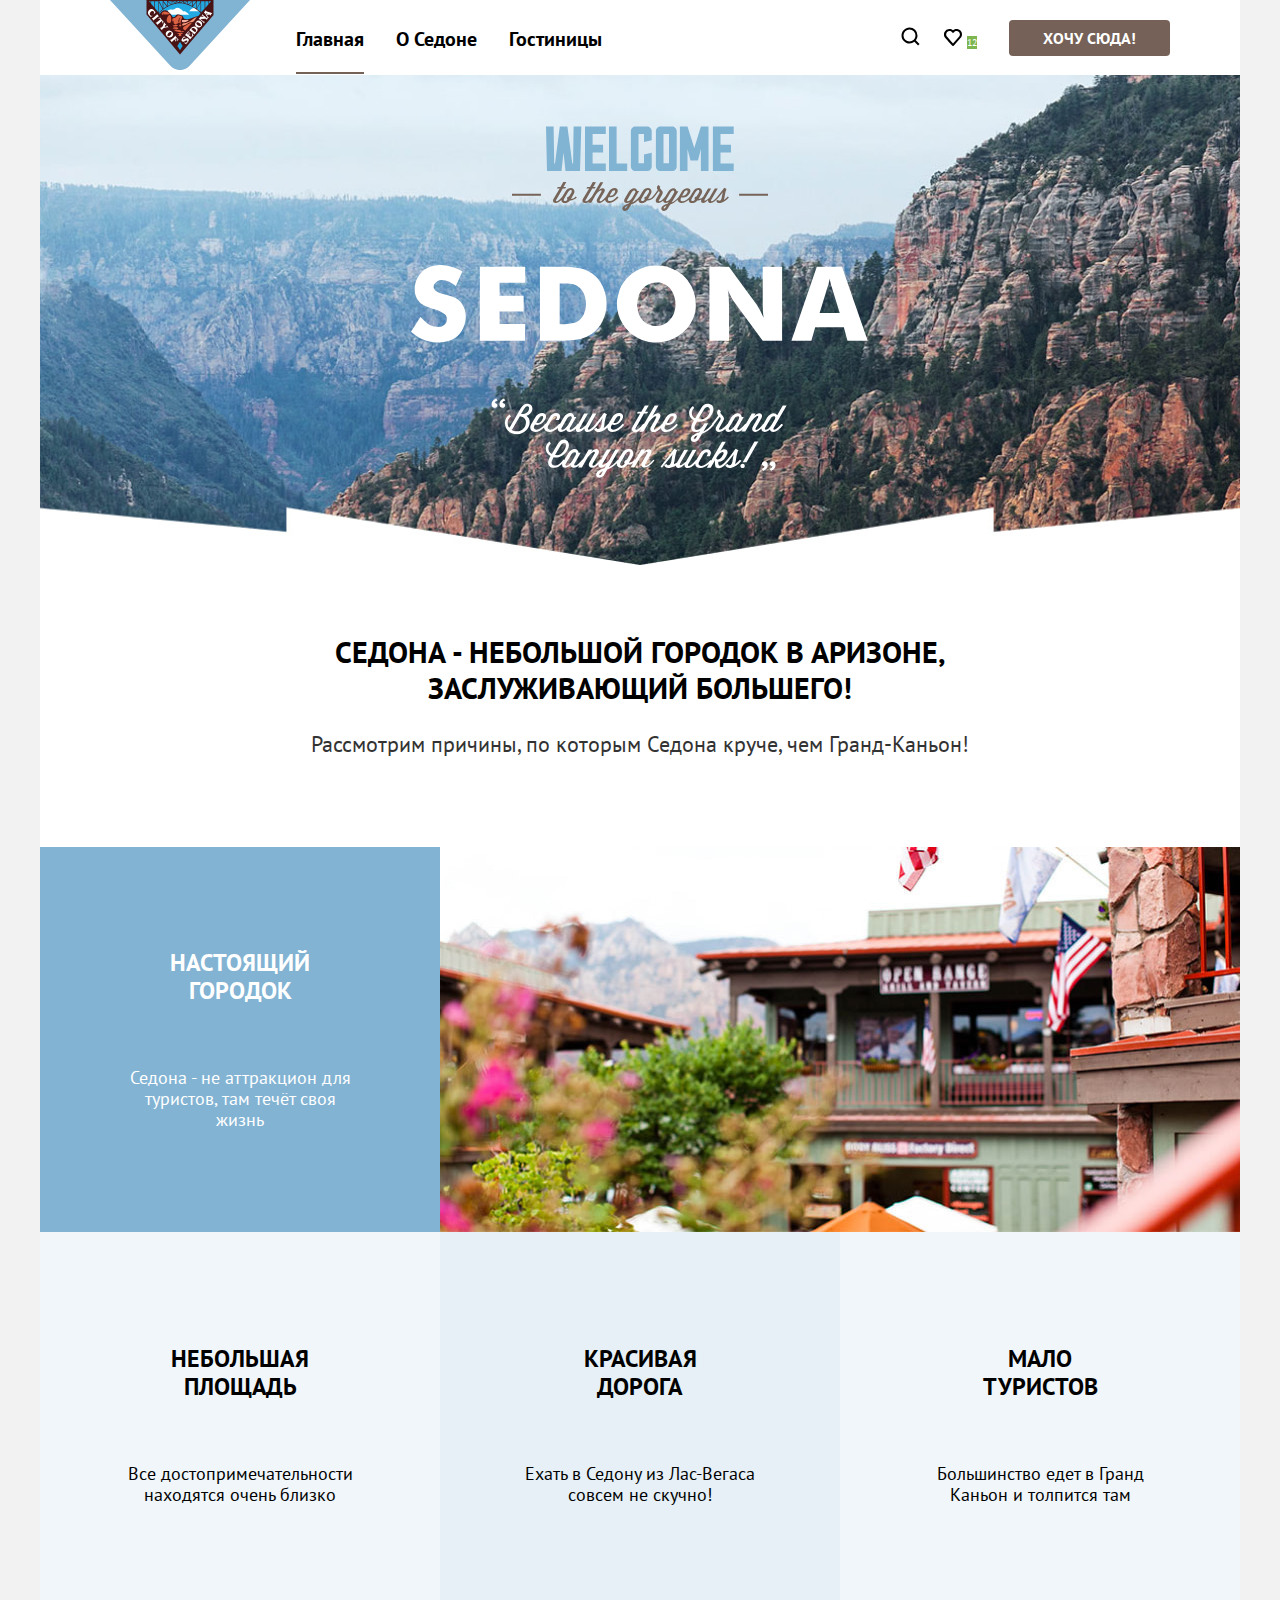
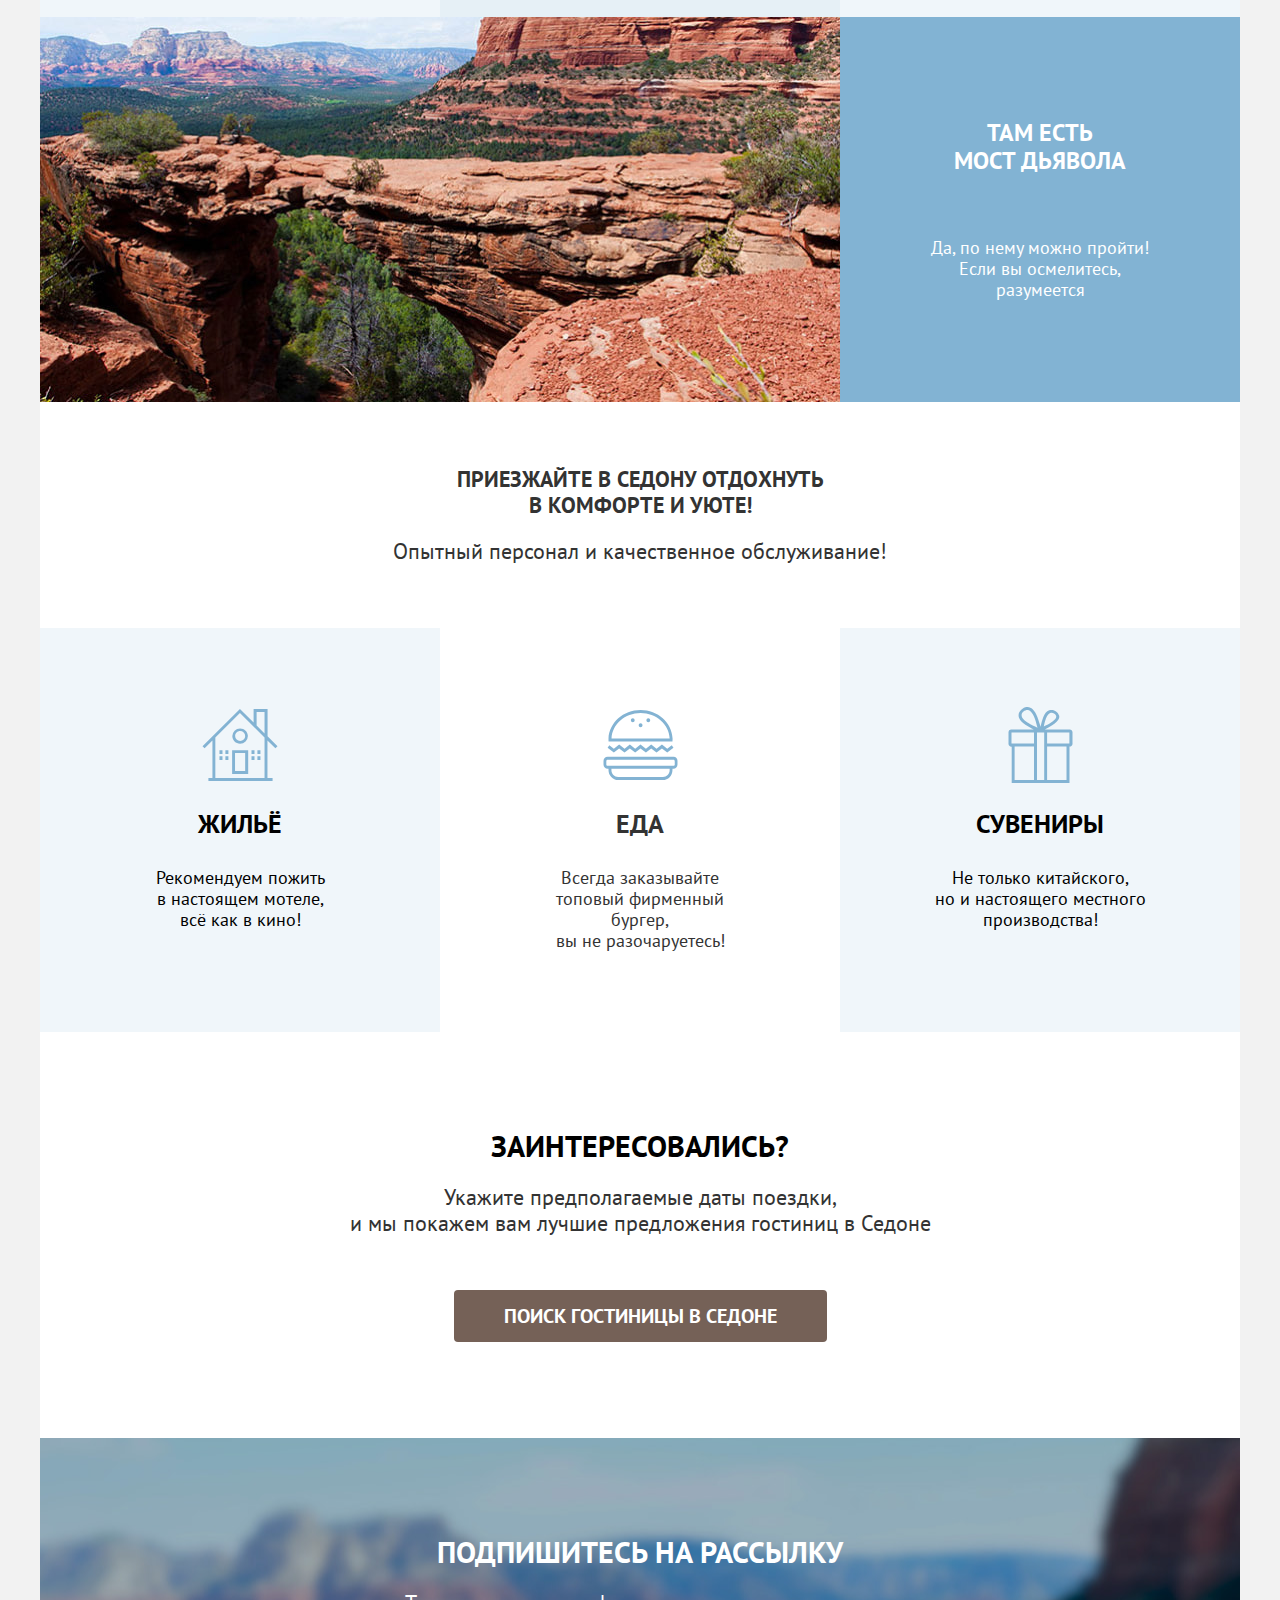
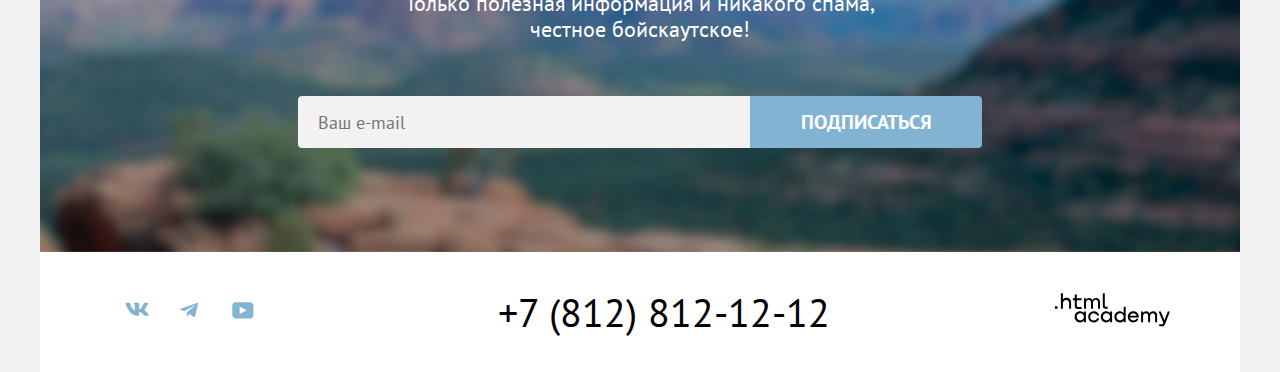
==== index.html @ afdc03e8 "Размещает элементы по сеткам" ====
<!DOCTYPE html>
<html lang="ru">
  <head>
    <meta charset="utf-8">
    <title>Сайт города Седона</title>
    <link rel="stylesheet" href="styles/style.css">
  </head>
  <body>
    <header class="page-header">
      <nav class="header-nav">
        <a class="header-logo" href="#" aria-current="page">
          <img src="images/header-logo.svg" width="140" height="70" alt="Логотип города Седона">
        </a>
        <ul class="header-nav-list">
          <li class="header-nav-item">
            <a class="header-nav-link bold header-nav-link-current" href="#" aria-current="page">
              Главная
            </a>
          </li>
          <li class="header-nav-item">
            <a class="header-nav-link bold" href="#">
              О Седоне
            </a>
          </li>
          <li class="header-nav-item">
            <a class="header-nav-link bold" href="catalog.html">
              Гостиницы
            </a>
          </li>
        </ul>
        <ul class="header-add-list">
          <li class="header-add-item">
            <a class="header-add-link" href="#">
              <span class="visually-hidden" hidden>Поиск</span>
              <img src="images/icons/header-search.svg" width="20" height="20" alt="">
            </a>
          </li>
          <li class="header-add-item">
            <a class="header-add-link" href="#">
              <span class="visually-hidden" hidden>Избранное</span>
              <img src="images/icons/header-favorites.svg" width="18" height="17" alt="">
              <span class="favorites-number">12</span>
            </a>
          </li>
        </ul>
          <a class="registration-link bold uppercase" href="#">
            Хочу сюда!
          </a>
      </nav>
    </header>
    <main class="main-index">
      <section class="hero">
        <h1 class="visually-hidden" hidden>Город Седона</h1>
        <img src="images/hero-title.svg" width="458" height="352" alt="Надпись «Welcome to the gorgeous Sedona, because the Grand Canyon sucks!»">
      </section>
      <section class="advantages">
        <h2 class="visually-hidden" hidden>Преимущества отдыха в Седоне</h2>
        <p class="advantages-promo bold uppercase">
          Седона - небольшой городок в Аризоне,<br>
          заслуживающий большего!
        </p>
        <p class="advantages-promo-description">
          Рассмотрим причины, по которым Седона круче, чем Гранд-Каньон!
        </p>
        <ul class="advantages-list">
          <li class="advantages-item-dark bold">
            <div class="advantages-wrapper">
              <h3 class="uppercase">Настоящий городок</h3>
              <p class="advantages-description">
                Седона - не аттракцион для туристов, там течёт своя жизнь
              </p>
            </div>
            <img src="images/advantages/advantages-city.jpg" width="800" height="385" alt="Вид на улицы Седоны">
          </li>
          <li class="advantages-item-medium bold">
            <h3 class="uppercase">Небольшая площадь</h3>
            <p class="advantages-description">
              Все достопримечательности находятся очень близко
            </p>
          </li>
          <li class="advantages-item-light bold">
            <h3 class="uppercase">Красивая<br>дорога</h3>
            <p class="advantages-description">
              Ехать в Седону из Лас-Вегаса совсем не скучно!
            </p>
          </li>
          <li class="advantages-item-medium bold">
            <h3 class="uppercase">Мало<br>туристов</h3>
            <p class="advantages-description">
              Большинство едет в Гранд Каньон и толпится там
            </p>
          </li>
          <li class="advantages-item-dark bold">
            <img src="images/advantages/advantages-bridge.jpg" width="800" height="385" alt="Вид на мост дьявола">
            <div class="advantages-wrapper">
              <h3 class="uppercase">Там есть<br>мост дьявола</h3>
              <p class="advantages-description">
                Да, по нему можно пройти! Если вы осмелитесь, разумеется
              </p>
            </div>
          </li>
        </ul>
        <p class="offer-promo bold uppercase">
          Приезжайте в Седону отдохнуть<br>
          в комфорте и уюте!
        </p>
        <p class="offer-promo-description">
          Опытный персонал и качественное обслуживание!
        </p>
        <ul class="offer-list">
          <li class="offer-item-medium">
            <h3 class="offer-title uppercase">Жильё</h3>
            <p class="offer-description">
              Рекомендуем пожить<br>
              в настоящем мотеле,<br>
              всё как в кино!
            </p>
          </li>
          <li class="offer-item-light">
            <h3 class="offer-title uppercase">Еда</h3>
            <p class="offer-description">
              Всегда заказывайте<br>
              топовый фирменный бургер,<br>
              вы не разочаруетесь!
            </p>
          </li>
          <li class="offer-item-medium">
            <h3 class="offer-title uppercase">Сувениры</h3>
            <p class="offer-description">
              Не только китайского,<br>
              но и настоящего местного<br>
              производства!
            </p>
          </li>
        </ul>
      </section>
      <section class="search">
        <h2 class="visually-hidden" hidden>Поиск гостиницы в Седоне</h2>
        <p class="search-promo bold uppercase">
          Заинтересовались?
        </p>
        <p class="search-promo-description">
          Укажите предполагаемые даты поездки,<br>
          и мы покажем вам лучшие предложения гостиниц в Седоне
        </p>
        <button class="button-search-hotel bold uppercase">
          Поиск гостиницы в Седоне
        </button>
      </section>
      <section class="subscribe">
        <h2 class="subscribe-promo bold uppercase">Подпишитесь на рассылку</h2>
        <p class="subscribe-description">
          Только полезная информация и никакого спама,<br>
          честное бойскаутское!
        </p>
        <form action="https://echo.htmlacademy.ru/" method="post">
          <div class="form-subscribe">
            <input class="input-subscribe" type="email" placeholder="Ваш e-mail" name="subscribe-email" required>
            <button class="button-subscribe bold uppercase" type="submit">Подписаться</button>
          </div>
        </form>
      </section>
    </main>
    <footer class="page-footer">
      <section class="contacts">
        <h2 class="visually-hidden" hidden>Контакты</h2>
        <ul class="social-list">
          <li class="social-item">
            <a class="social-link-vk" href="https://vk.com/htmlacademy">
              <span class="visually-hidden" hidden>В Контакте</span>
              <img src="images/icons/social-vk.svg" width="24" height="14" alt="">
            </a>
          </li>
          <li class="social-item">
            <a class="social-link-telegram" href="https://t.me/htmlacademy">
              <span class="visually-hidden" hidden>Телеграм</span>
              <img src="images/icons/social-telegram.svg" width="18" height="15" alt="">
            </a>
          </li>
          <li class="social-item">
            <a class="social-link-youtube" href="https://www.youtube.com/user/htmlacademyru">
              <span class="visually-hidden" hidden>YouTube</span>
              <img src="images/icons/social-youtube.svg" width="22" height="17" alt="">
            </a>
          </li>
        </ul>
      </section>
      <address>
          <a class="phone" href="tel:+781281212">
            +7 (812) 812-12-12
          </a>
      </address>
      <a href="https://htmlacademy.ru/intensive/htmlcss">
        <img src="images/footer-logo.svg" width="115" height="34" alt="">
      </a>
    </footer>
  </body>
</html>
---- styles/style.css ----
@font-face {
  font-family: "PT Sans";
  font-style: normal;
  font-weight: 400;
  src: url("../fonts/ptsans-400.woff2") format("woff2");
  font-display: swap;
}

@font-face {
  font-family: "PT Sans";
  font-style: normal;
  font-weight: 700;
  src: url("../fonts/ptsans-700.woff2") format("woff2");
  font-display: swap;
}

html {
  box-sizing: border-box;
  height: 100%;
}

body {
  display: flex;
  flex-direction: column;
  min-height: 100%;
  font-family: "PT Sans", sans-serif;
  font-size: 22px;
  line-height: 26px;
  background-color: #f2f2f2;
  color: #333333;
  width: 1280px;
  margin: 0 auto;
}

.bold {
  font-weight: 700;
}

.uppercase {
  text-transform: uppercase;
}

.visually-hidden {
  color: red;
}

.page-header {
  text-align: center;
  width: 1200px;
  margin: 0 auto;
  background-color: #ffffff;
}

.header-nav {
  display: flex;
  align-items: center;
  padding: 0 70px;
}

.header-logo {
  margin-right: 30px;
}

.header-nav-list {
  display: flex;
  min-width: 500px;
  list-style-type: none;
  margin: 0;
  padding: 0;
}

.header-nav-link {
  font-size: 20px;
  line-height: 24px;
  text-decoration: none;
  color: #000000;
  padding: 20px 16px;
}

.header-nav-link-current {
  text-decoration: underline;
  text-decoration-color: #756257;
  text-decoration-thickness: 2px;
  text-underline-offset: 21px;
  text-underline-position: under;
}

.header-add-list {
  display: flex;
  list-style-type: none;
  margin: 0;
  margin-left: auto;
  padding: 0;
}

.header-add-link {
  font-size: 20px;
  line-height: 24px;
  text-decoration: none;
  color: #000000;
  padding: 22px 12px;
}

.header-add-item:last-child {
  margin-right: 20px;
}

.favorites-number {
  font-size: 10px;
  line-height: 10px;
  background-color: #7DB54F;
  color: #ffffff;
}

.registration-link {
  font-size: 16px;
  line-height: 20px;
  text-decoration: none;
  background-color: #756157;
  color: #ffffff;
  padding: 8px 34px;
  border-radius: 4px;
}

.main-index {
  flex-grow: 1;
  text-align: center;
  width: 1200px;
  margin: 0 auto;
  background-color: #ffffff;
}

.hero {
  background-image: url(../images/hero-background.jpg);
  background-size: cover;
  background-position: center;
  background-repeat: no-repeat;
  background-color: #82B3D3;
  margin-bottom: 69px;
  padding: 51px 371px 82px;
}

.advantages-promo {
  font-size: 30px;
  line-height: 36px;
  color: #000000;
  margin: 0;
  margin-bottom: 25px;
}

.advantages-promo-description {
  margin: 0;
  margin-bottom: 90px;
}

.advantages-list {
  display: flex;
  flex-wrap: wrap;
  list-style-type: none;
  margin: 0;
  padding: 0;
}

.advantages-item-dark {
  display: flex;
  background-color: #82B3D3;
  color: #ffffff;
}

.advantages-wrapper {
  display: flex;
  flex-direction: column;
  padding: 102px 85px;
}

.advantages-list h3 {
  font-size: 24px;
  line-height: 28px;
  margin: 0 0 62px;
}

.advantages-list p {
  font-size: 18px;
  font-weight: 400;
  line-height: 21px;
  margin: 0;
}

.advantages-item-light {
  width: 230px;
  background-color: rgba(131, 179, 211, 0.2);
  color: #000000;
  padding: 112.5px 85px;
}

.advantages-item-medium {
  width: 230px;
  background-color: rgba(131, 179, 211, 0.12);
  color: #000000;
  padding: 112.5px 85px;
}

.advantages-item-dark:last-child {
  margin-bottom: 64px;
}

.offer-promo {
  margin: 0;
  margin-bottom: 20px;
}

.offer-promo-description {
  margin: 0;
  margin-bottom: 64px;
}

.offer-list {
  display: flex;
  list-style-type: none;
  margin: 0;
  margin-bottom: 96px;
  padding: 0;
}

.offer-item-medium {
  width: 230px;
  padding: 81px 85px;
  background-color: rgba(131, 179, 211, 0.12);
  color: #000000;
}

.offer-item-medium:first-child {
  background-image: url(../images/advantages/advantages-house.svg);
  background-repeat: no-repeat;
  background-position: center top 81px;
}

.offer-title {
  margin-top: 102px;
  margin-bottom: 30px;
}

.offer-description {
  font-size: 18px;
  line-height: 21px;
  margin: 0;
}

.offer-item-light {
  width: 230px;
  padding: 81px 85px;
  background-image: url(../images/advantages/advantages-food.svg);
  background-repeat: no-repeat;
  background-position: center top 82px;
}

.offer-item-medium:last-child {
  background-image: url(../images/advantages/advantages-souvenirs.svg);
  background-repeat: no-repeat;
  background-position: center top 79px;
}

.search-promo {
  font-size: 30px;
  line-height: 36px;
  color: #000000;
  margin: 0;
  margin-bottom: 20px;
}

.search-promo-description {
  margin: 0;
  margin-bottom: 54px;
}

.button-search-hotel {
  font-family: inherit;
  font-size: 20px;
  line-height: 36px;
  background-color: #756157;
  color: #ffffff;
  border: none;
  border-radius: 4px;
  margin-bottom: 96px;
  padding: 8px 50px;
}

.subscribe {
  background-image: url(../images/subscribe-background.jpg);
  background-size: cover;
  background-position: center;
  background-repeat: no-repeat;
  background-color: #82B3D3;
  padding: 96px 258px 104px;
}

.subscribe-promo {
  font-size: 30px;
  line-height: 36px;
  color: #ffffff;
  margin: 0;
  margin-bottom: 20px;
}

.subscribe-description {
  color: #ffffff;
  margin: 0;
  margin-bottom: 54px;
}

.form-subscribe {
  display: flex;
}

.input-subscribe {
  box-sizing: border-box;
  font-family: inherit;
  font-size: 18px;
  font-weight: 400;
  line-height: 24px;
  background-color: #F2F2F2;
  color: #000000;
  padding: 12px 20px 12px 20px;
  width: 452px;
  height: 52px;
  border: none;
  border-radius: 4px 0 0 4px;
}

.button-subscribe {
  font-family: inherit;
  font-size: 20px;
  line-height: 36px;
  background-color: #82B3D3;
  color: #ffffff;
  padding: 8px 50px;
  width: 232px;
  height: 52px;
  border: none;
  border-radius: 0 4px 4px 0;
}

.page-footer {
  display: flex;
  justify-content: space-between;
  align-items: center;
  text-align: center;
  background-color: #ffffff;
  width: 1060px;
  margin: 0 auto;
  padding: 0 70px;
}

.social-list {
  display: flex;
  list-style-type: none;
  margin: 0;
  padding: 0;
}

.social-link-vk {
  display: block;
  font-size: 20px;
  line-height: 24px;
  text-decoration: none;
  color: #000000;
  padding: 15px;
}

.social-link-telegram {
  display: block;
  font-size: 20px;
  line-height: 24px;
  text-decoration: none;
  color: #000000;
  padding: 16px;
}

.social-link-youtube {
  display: block;
  font-size: 20px;
  line-height: 24px;
  text-decoration: none;
  color: #000000;
  padding: 18px;
}

.phone {
  display: block;
  font-size: 40px;
  font-weight: 400;
  line-height: 40px;
  color: #000000;
  font-style: normal;
  text-decoration: none;
  padding: 40px 0;
}

.main-inner {
  width: 1200px;
  text-align: center;
  margin: 0 auto;
}

.filter {
  text-align: left;
  background-image: url(../images/filter-background.jpg);
  background-size: cover;
  background-position: center;
  background-repeat: no-repeat;
  background-color: #82B3D3;
  padding: 35px 70px 70px;
}

.filter-title {
  font-size: 60px;
  line-height: 78px;
  color: #ffffff;
  margin: 0;
  margin-bottom: 8px;
}

.breadscrumble-list {
  display: flex;
  gap: 10px;
  list-style-type: none;
  margin: 0;
  margin-bottom: 40px;
  padding: 0;
}

.breadscrumble-link {
  font-size: 16px;
  font-weight: 400;
  line-height: 16px;
  text-decoration: none;
  color: #ffffff;
}

.hotel-filter-list {
  display: flex;
  list-style-type: none;
  margin: 0;
  padding: 0;
}

.hotel-filter-item {
  margin-right: 70px;
}

.hotel-filter-item:nth-child(2) {
  margin-right: 140px;
}

.hotel-filter-item:last-child {
  margin-right: 0;
}

.hotel-filter-group {
  border: none;
  padding: 0;
  min-width: 150px;
}

.hotel-filter-title {
  font-size: 20px;
  line-height: 24px;
  color: #ffffff;
  margin-bottom: 32px;
}

.infrastructure-filter-list {
  list-style-type: none;
  margin: 0;
  padding: 0;
}

.control-item {
  font-size: 18px;
  font-weight: 400;
  line-height: 23px;
  color: #ffffff;
}

.infrastructure-filter-list .control-input {
  width: 20px;
  height: 20px;
  border-radius: 4px;
  margin-right: 16px;
  margin-bottom: 17.5px;
}

.hoteltype-filter-list {
  list-style-type: none;
  margin: 0;
  padding: 0;
}

.hoteltype-filter-list .control-input {
  width: 20px;
  height: 20px;
  margin-right: 16px;
  margin-bottom: 17.5px;
}

.price-list {
  display: flex;
  gap: 2px;
  width: 288px;
  list-style-type: none;
  margin: 0;
  padding: 0;
}

.price-min {
  width: 103px;
  height: 24px;
  font-family: inherit;
  margin: 0;
  font-size: 18px;
  line-height: 24px;
  background-color: #f2f2f2;
  color: #000000;
  border: none;
  border-radius: 4px 0 0 4px;
  padding: 12px 20px 12px 20px;
}

.price-max {
  width: 103px;
  height: 24px;
  font-family: inherit;
  margin: 0;
  font-size: 18px;
  line-height: 24px;
  background-color: #f2f2f2;
  color: #000000;
  border: none;
  border-radius: 0 4px 4px 0;
  padding: 12px 20px 12px 20px;
}

.button-filter-accept {
  font-family: inherit;
  font-size: 16px;
  line-height: 20px;
  background-color: #82B3D3;
  color: #ffffff;
  padding: 8px 50px;
  border: none;
  border-radius: 4px;
  margin-top: 56px;
  margin-bottom: 32px;
}

.button-filter-reset {
  font-family: inherit;
  font-size: 16px;
  line-height: 20px;
  background-color: transparent;
  color: #ffffff;
  border: none;
  padding: 8px 57.5px;
}

.catalog {
  box-sizing: border-box;
  width: 1200px;
  margin: 0 auto;
  background-color: #ffffff;
  padding: 50px 70px 60px;
}

.catalog-header {
  display: flex;
  align-items: center;
  margin-bottom: 40px;
}

.catalog-title {
  font-size: 30px;
  line-height: 36px;
  color: #000000;
  margin: 0;
  margin-right: auto;
}

.control-select {
  font-size: 18px;
  font-weight: 400;
  line-height: 21px;
  width: 292px;
  height: 49px;
  border: 2px solid #E5E5E5;
  border-radius: 4px;
  margin-right: 70px;
}

.viewtype-list {
  display: flex;
  gap: 8px;
  list-style-type: none;
  margin: 0;
  padding: 0;
}

.viewtype-item {
  padding: 11px 16px;
  border: 2px solid #E5E5E5;
  border-radius: 4px;
}

.hotel-list {
  display: flex;
  flex-wrap: wrap;
  gap: 17px;
  text-align: left;
  list-style-type: none;
  margin: 0;
  margin-bottom: 80px;
  padding: 0;
}

.hotel-item {
  border: 1px solid #E6E6E6;
  padding: 20px;
}

.hotel-link {
  font-size: 24px;
  line-height: 28px;
  color: #000000;
  text-decoration: none;
}

.hotel-item-title {
  margin: 16px 0;
  font-size: 24px;
  line-height: 28px;
}

.hotel-wrapper {
  display: flex;
  justify-content: space-between;
}

.hotel-type {
  font-size: 18px;
  font-weight: 400;
  line-height: 21px;
}

.hotel-price {
  font-size: 18px;
  font-weight: 400;
  line-height: 21px;
}

.hotel-control-wrapper {
  display: flex;
  justify-content: space-between;
}

.moredetails {
  font-size: 16px;
  line-height: 20px;
  text-decoration: none;
  background-color: #756157;
  color: #ffffff;
  padding: 8px 26px;
  border: none;
  border-radius: 4px;
}

.button-favorites-add {
  font-family: inherit;
  font-size: 16px;
  line-height: 20px;
  background-color: #82B3D3;
  color: #ffffff;
  padding: 8px 20px;
  border: none;
  border-radius: 4px;
}

.rating-wrapper {
  display: flex;
  align-items: center;
  justify-content: space-between;
}

.rating {
  font-size: 16px;
  font-weight: 400;
  line-height: 20px;
  padding: 9px 22px;
  background-color: #f2f2f2;
  border-radius: 4px;
  color: #333333;
  text-decoration: none;
}

.button-favorites-remove {
  font-family: inherit;
  font-size: 16px;
  line-height: 20px;
  background-color: #7DB54F;
  color: #ffffff;
  padding: 8px 18px;
  border: none;
  border-radius: 4px;
}

.pagination-list {
  display: flex;
  gap: 8px;
  list-style-type: none;
  margin: 0;
  padding: 0;
}

.pagination-link {
  display: flex;
  justify-content: center;
  width: 60px;
  height: 60px;
  text-decoration: none;
  font-size: 20px;
  line-height: 36px;
  align-items: center;
  background-color: #82B3D3;
  color: #ffffff;
  border-radius: 4px;
}

.pagination-current {
  background-color: #F2F2F2;
  color: #000000;
}

.pagination-uncover {
  background-color: #ffffff;
  color: #000000;
}

.subscribe-inner {
  background-color: #ffffff;
  padding: 96px 258px 104px;
}

.subscribe-promo-inner {
  font-size: 30px;
  line-height: 36px;
  color: #000000;
  margin: 0;
  margin-bottom: 20px;
}

.subscribe-description-inner {
  color: #333333;
  margin: 0;
  margin-bottom: 54px;
}
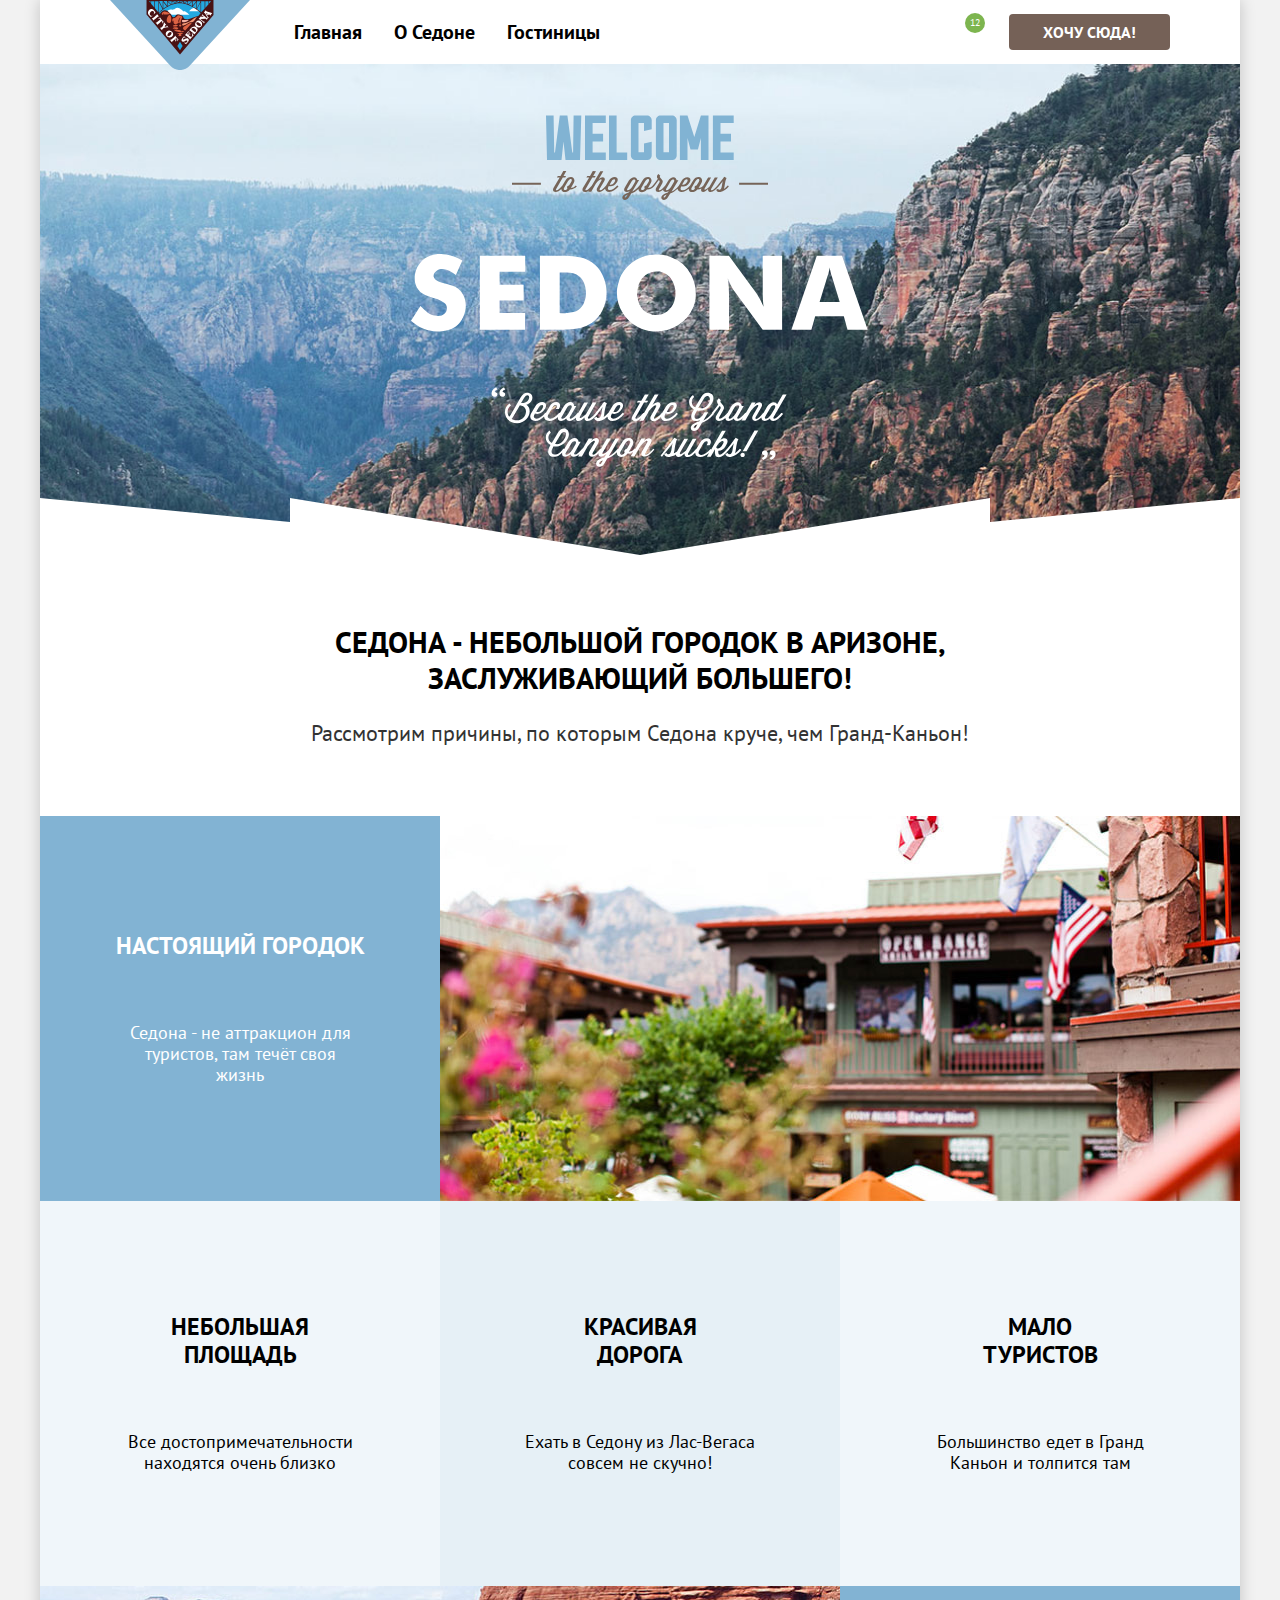
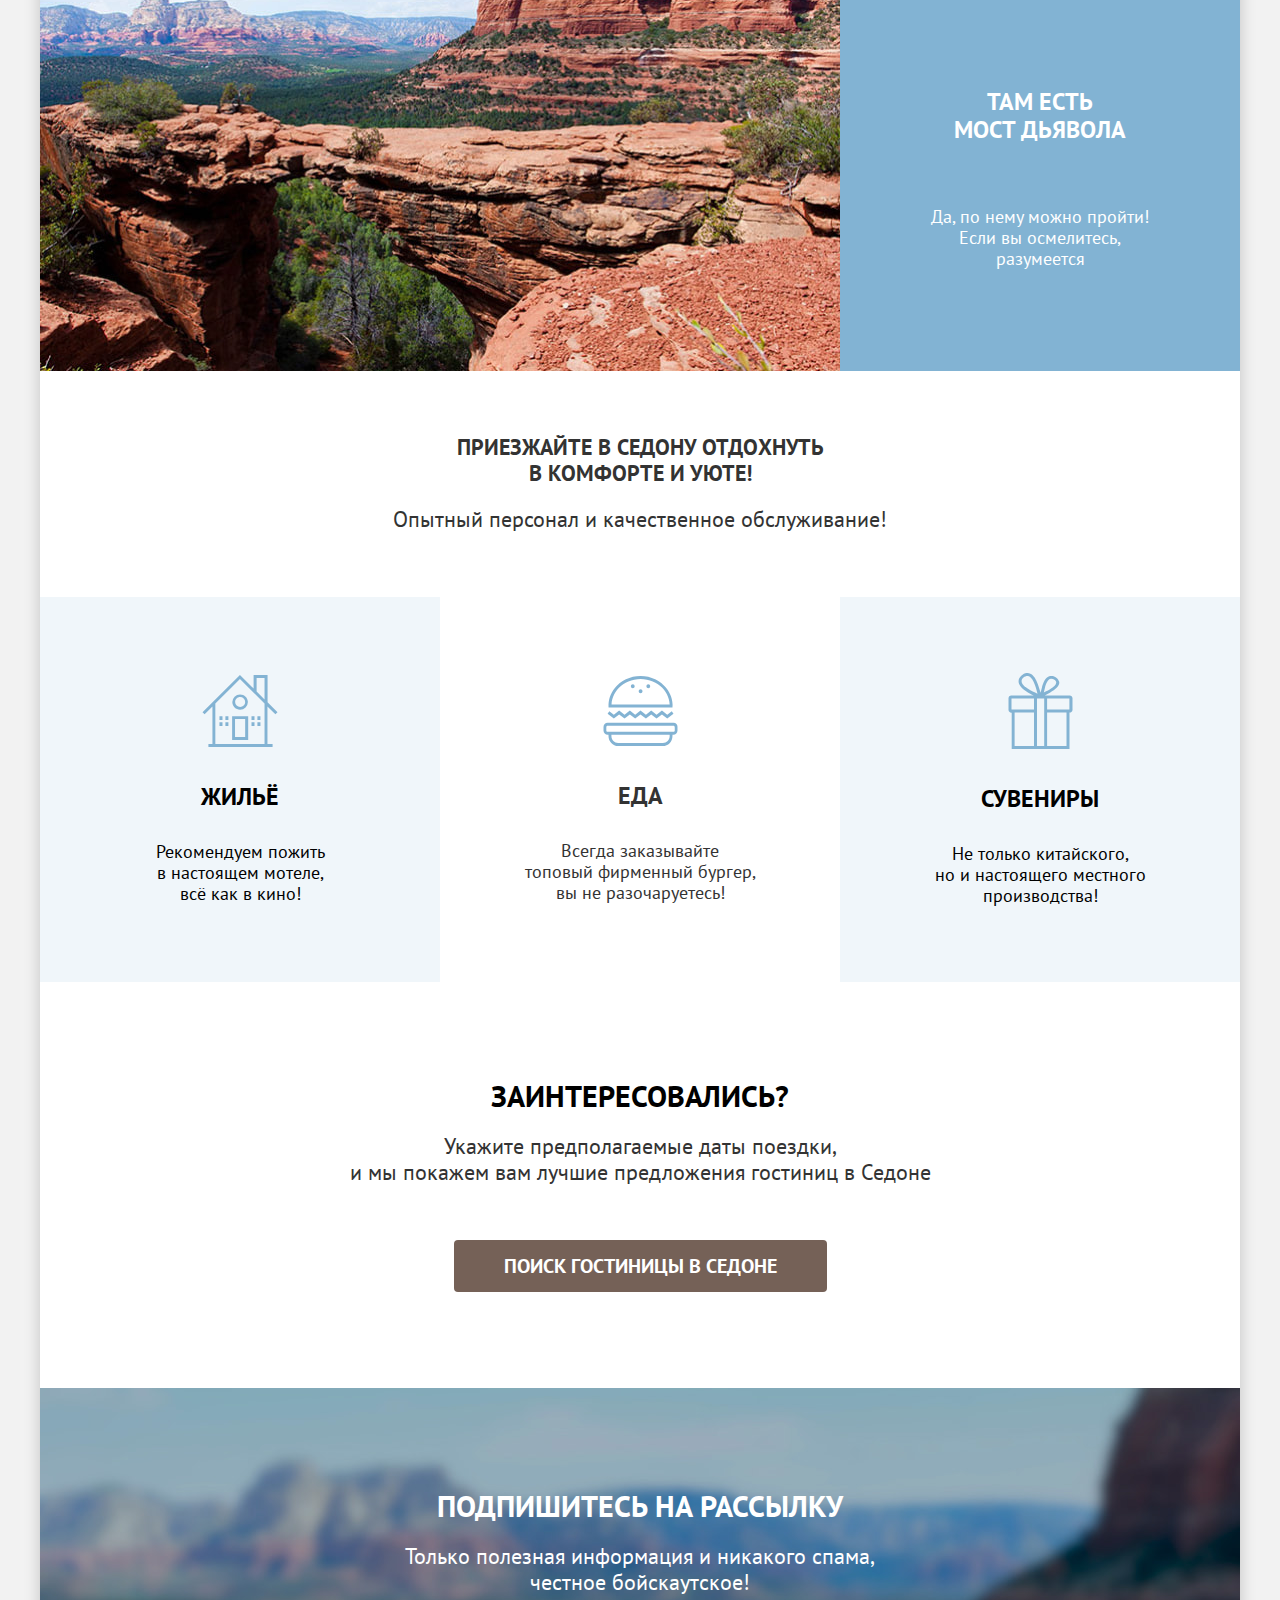
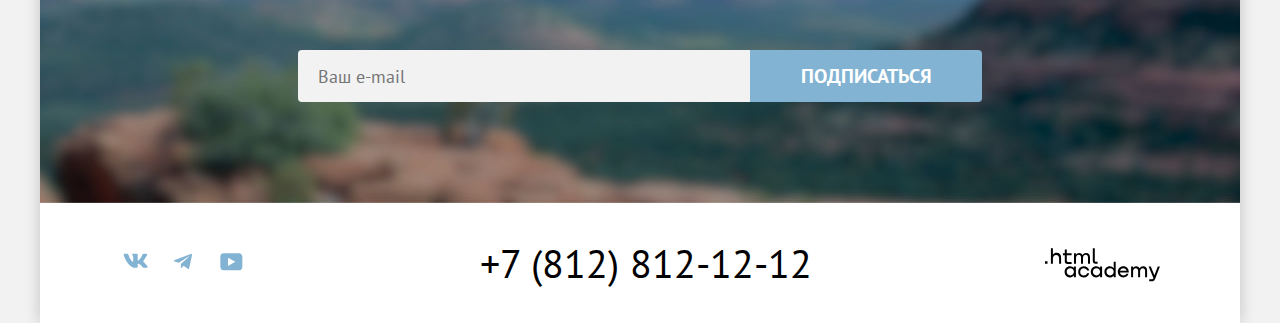
==== commit 596bdc7b: "Реализует микросетки на флексах" ====
--- a/index.html
+++ b/index.html
@@ -6,193 +6,217 @@
     <link rel="stylesheet" href="styles/style.css">
   </head>
   <body>
-    <header class="page-header">
-      <nav class="header-nav">
-        <a class="header-logo" href="#" aria-current="page">
-          <img src="images/header-logo.svg" width="140" height="70" alt="Логотип города Седона">
-        </a>
-        <ul class="header-nav-list">
-          <li class="header-nav-item">
-            <a class="header-nav-link bold header-nav-link-current" href="#" aria-current="page">
-              Главная
+    <div class="page-container">
+      <header class="page-header">
+        <nav class="header-nav">
+          <a class="header-logo" href="#" aria-current="page">
+            <img src="images/header-logo.svg" width="140" height="70" alt="Логотип города Седона.">
+          </a>
+          <ul class="header-nav-list">
+            <li class="header-nav-item">
+              <a class="header-nav-link bold header-nav-link-current" href="#" aria-current="page">
+                Главная
+              </a>
+            </li>
+            <li class="header-nav-item">
+              <a class="header-nav-link bold" href="#">
+                О Седоне
+              </a>
+            </li>
+            <li class="header-nav-item">
+              <a class="header-nav-link bold" href="catalog.html">
+                Гостиницы
+              </a>
+            </li>
+          </ul>
+          <ul class="header-add-list">
+            <li class="header-add-item">
+              <a class="header-add-link" href="#">
+                <span class="visually-hidden">Поиск</span>
+              </a>
+            </li>
+            <li class="header-add-item">
+              <a class="header-add-link" href="#">
+                <span class="visually-hidden">Избранное</span>
+                <span class="favorites-number">12</span>
+              </a>
+            </li>
+          </ul>
+            <a class="registration-link bold uppercase" href="#">
+              Хочу сюда!
             </a>
-          </li>
-          <li class="header-nav-item">
-            <a class="header-nav-link bold" href="#">
-              О Седоне
-            </a>
-          </li>
-          <li class="header-nav-item">
-            <a class="header-nav-link bold" href="catalog.html">
-              Гостиницы
-            </a>
-          </li>
-        </ul>
-        <ul class="header-add-list">
-          <li class="header-add-item">
-            <a class="header-add-link" href="#">
-              <span class="visually-hidden" hidden>Поиск</span>
-              <img src="images/icons/header-search.svg" width="20" height="20" alt="">
-            </a>
-          </li>
-          <li class="header-add-item">
-            <a class="header-add-link" href="#">
-              <span class="visually-hidden" hidden>Избранное</span>
-              <img src="images/icons/header-favorites.svg" width="18" height="17" alt="">
-              <span class="favorites-number">12</span>
-            </a>
-          </li>
-        </ul>
-          <a class="registration-link bold uppercase" href="#">
-            Хочу сюда!
+        </nav>
+      </header>
+      <main class="main-index">
+        <section class="hero">
+          <h1 class="visually-hidden">Город Седона</h1>
+          <img src="images/hero-title.svg" width="458" height="352" alt="Надпись «Welcome to the gorgeous Sedona, because the Grand Canyon sucks!»">
+        </section>
+        <section class="advantages">
+          <div class="advantages-promo-wrapper">
+            <h2 class="visually-hidden">Преимущества отдыха в Седоне</h2>
+            <p class="advantages-promo bold uppercase">
+              Седона - небольшой городок в Аризоне,<br>
+              заслуживающий большего!
+            </p>
+            <p class="advantages-promo-description">
+              Рассмотрим причины, по которым Седона круче, чем Гранд-Каньон!
+            </p>
+          </div>
+          <ul class="advantages-list">
+            <li class="advantages-item-dark bold">
+              <div class="advantages-item-wrapper">
+                <h3 class="uppercase">Настоящий городок</h3>
+                <p class="advantages-description">
+                  Седона - не аттракцион для<br>туристов, там течёт своя<br>жизнь
+                </p>
+              </div>
+              <img src="images/advantages/advantages-city.jpg" width="800" height="385" alt="Вид на улицы Седоны.">
+            </li>
+            <li class="advantages-item-light bold">
+              <div class="advantages-item-wrapper">
+                <h3 class="uppercase">Небольшая<br>площадь</h3>
+                <p class="advantages-description">
+                  Все достопримечательности<br>находятся очень близко
+                </p>
+              </div>
+            </li>
+            <li class="advantages-item-medium bold">
+              <div class="advantages-item-wrapper">
+                <h3 class="uppercase">Красивая<br>дорога</h3>
+                <p class="advantages-description">
+                  Ехать в Седону из Лас-Вегаса<br>совсем не скучно!
+                </p>
+              </div>
+            </li>
+            <li class="advantages-item-light bold">
+              <div class="advantages-item-wrapper">
+              <h3 class="uppercase">Мало<br>туристов</h3>
+                <p class="advantages-description">
+                  Большинство едет в Гранд<br>Каньон и толпится там
+                </p>
+              </div>
+            </li>
+            <li class="advantages-item-dark bold">
+              <img src="images/advantages/advantages-bridge.jpg" width="800" height="385" alt="Вид на мост дьявола.">
+              <div class="advantages-item-wrapper">
+                <h3 class="uppercase">Там есть<br>мост дьявола</h3>
+                <p class="advantages-description">
+                  Да, по нему можно пройти!<br>Если вы осмелитесь,<br>разумеется
+                </p>
+              </div>
+            </li>
+          </ul>
+          <div class="advantages-offer-wrapper">
+            <p class="advantages-offer bold uppercase">
+              Приезжайте в Седону отдохнуть<br>
+              в комфорте и уюте!
+            </p>
+            <p class="advantages-offer-description">
+              Опытный персонал и качественное обслуживание!
+            </p>
+          </div>
+          <ul class="advantages-offer-list">
+            <li class="offer-item-medium">
+              <div class="offer-item-wrapper">
+                <h3 class="uppercase">Жильё</h3>
+                <p class="offer-description">
+                  Рекомендуем пожить<br>
+                  в настоящем мотеле,<br>
+                  всё как в кино!
+                </p>
+              </div>
+            </li>
+            <li class="offer-item-light">
+              <div class="offer-item-wrapper">
+                <h3 class="uppercase">Еда</h3>
+                <p class="offer-description">
+                  Всегда заказывайте<br>
+                  топовый фирменный бургер,<br>
+                  вы не разочаруетесь!
+                </p>
+              </div>
+            </li>
+            <li class="offer-item-medium">
+              <div class="offer-item-wrapper">
+                <h3 class="uppercase">Сувениры</h3>
+                <p class="offer-description">
+                  Не только китайского,<br>
+                  но и настоящего местного<br>
+                  производства!
+                </p>
+              </div>
+            </li>
+          </ul>
+        </section>
+        <section class="search">
+          <h2 class="visually-hidden">Поиск гостиницы в Седоне</h2>
+          <p class="search-promo bold uppercase">
+            Заинтересовались?
+          </p>
+          <p class="search-promo-description">
+            Укажите предполагаемые даты поездки,<br>
+            и мы покажем вам лучшие предложения гостиниц в Седоне
+          </p>
+          <button class="button-search-hotel bold uppercase">
+            Поиск гостиницы в Седоне
+          </button>
+        </section>
+        <section class="subscribe">
+          <div class="subscribe-container">
+            <h2 class="subscribe-promo bold uppercase">Подпишитесь на рассылку</h2>
+            <p class="subscribe-description">
+              Только полезная информация и никакого спама,<br>
+              честное бойскаутское!
+            </p>
+            <form action="https://echo.htmlacademy.ru/" method="post">
+              <div class="form-subscribe">
+                <input class="input-subscribe" type="email" placeholder="Ваш e-mail" name="subscribe-email" required>
+                <button class="button-subscribe bold uppercase" type="submit">Подписаться</button>
+              </div>
+            </form>
+          </div>
+        </section>
+      </main>
+      <footer class="page-footer">
+        <section class="contacts">
+          <h2 class="visually-hidden">Контакты</h2>
+          <ul class="social-list">
+            <li class="social-item">
+              <a class="social-link" href="https://vk.com/htmlacademy">
+                <span class="visually-hidden">В Контакте</span>
+                <svg xmlns="http://www.w3.org/2000/svg" width="25" height="15" fill="none">
+                  <path fill="#83B3D3" fill-rule="evenodd" d="M24.12 1.8c.16-.54 0-.94-.8-.94H20.7c-.67 0-.98.34-1.15.73 0 0-1.33 3.2-3.22 5.27-.61.6-.9.8-1.23.8-.16 0-.41-.2-.41-.75v-5.1c0-.66-.19-.95-.74-.95H9.82c-.42 0-.67.3-.67.59 0 .62.95.76 1.04 2.51v3.8c0 .83-.15.98-.48.98-.9 0-3.06-3.2-4.34-6.88-.25-.72-.5-1-1.18-1H1.57c-.75 0-.9.34-.9.73 0 .68.89 4.07 4.14 8.55 2.17 3.06 5.23 4.72 8 4.72 1.68 0 1.88-.37 1.88-1v-2.32c0-.74.16-.88.7-.88.38 0 1.05.19 2.6 1.66 1.79 1.75 2.08 2.54 3.08 2.54h2.63c.75 0 1.12-.37.9-1.1-.23-.72-1.08-1.77-2.2-3.02-.62-.71-1.54-1.48-1.82-1.86-.39-.5-.28-.71 0-1.15 0 0 3.2-4.42 3.54-5.93Z" clip-rule="evenodd"/>
+                </svg>
+              </a>
+            </li>
+            <li class="social-item">
+              <a class="social-link" href="https://t.me/htmlacademy">
+                <span class="visually-hidden">Телеграм</span>
+                <svg xmlns="http://www.w3.org/2000/svg" width="18" height="16" fill="none">
+                  <path fill="#83B3D3" d="M16.79.96.84 7.1c-1.09.44-1.08 1.05-.2 1.32l4.1 1.28 9.47-5.98c.44-.27.85-.13.52.17l-7.68 6.93-.28 4.22c.41 0 .6-.2.83-.41l1.99-1.94 4.13 3.06c.77.42 1.31.2 1.5-.71l2.72-12.8c.28-1.1-.43-1.61-1.16-1.28Z"/>
+                </svg>
+              </a>
+            </li>
+            <li class="social-item">
+              <a class="social-link" href="https://www.youtube.com/user/htmlacademyru">
+                <span class="visually-hidden">YouTube</span>
+                <svg width="23" height="18" viewBox="0 0 23 18" fill="none" xmlns="http://www.w3.org/2000/svg">
+                  <path d="M18.9402 0.356445H3.50738C1.64668 0.356445 0.333252 1.9502 0.333252 3.75645V13.8502C0.333252 15.7627 1.64668 17.3564 3.50738 17.3564H19.1591C20.8009 17.3564 22.3333 15.7627 22.3333 13.9564V3.75645C22.1143 1.9502 20.8009 0.356445 18.9402 0.356445ZM7.99494 12.8939V4.81894L15.3283 8.85645L7.99494 12.8939Z" fill="#83B3D3"/>
+                </svg>
+              </a>
+            </li>
+          </ul>
+          <address>
+              <a class="phone" href="tel:+781281212">
+                +7 (812) 812-12-12
+              </a>
+          </address>
+          <a class="copyright" href="https://htmlacademy.ru/intensive/htmlcss">
+            <span class="visually-hidden">Поиск</span>
           </a>
-      </nav>
-    </header>
-    <main class="main-index">
-      <section class="hero">
-        <h1 class="visually-hidden" hidden>Город Седона</h1>
-        <img src="images/hero-title.svg" width="458" height="352" alt="Надпись «Welcome to the gorgeous Sedona, because the Grand Canyon sucks!»">
-      </section>
-      <section class="advantages">
-        <h2 class="visually-hidden" hidden>Преимущества отдыха в Седоне</h2>
-        <p class="advantages-promo bold uppercase">
-          Седона - небольшой городок в Аризоне,<br>
-          заслуживающий большего!
-        </p>
-        <p class="advantages-promo-description">
-          Рассмотрим причины, по которым Седона круче, чем Гранд-Каньон!
-        </p>
-        <ul class="advantages-list">
-          <li class="advantages-item-dark bold">
-            <div class="advantages-wrapper">
-              <h3 class="uppercase">Настоящий городок</h3>
-              <p class="advantages-description">
-                Седона - не аттракцион для туристов, там течёт своя жизнь
-              </p>
-            </div>
-            <img src="images/advantages/advantages-city.jpg" width="800" height="385" alt="Вид на улицы Седоны">
-          </li>
-          <li class="advantages-item-medium bold">
-            <h3 class="uppercase">Небольшая площадь</h3>
-            <p class="advantages-description">
-              Все достопримечательности находятся очень близко
-            </p>
-          </li>
-          <li class="advantages-item-light bold">
-            <h3 class="uppercase">Красивая<br>дорога</h3>
-            <p class="advantages-description">
-              Ехать в Седону из Лас-Вегаса совсем не скучно!
-            </p>
-          </li>
-          <li class="advantages-item-medium bold">
-            <h3 class="uppercase">Мало<br>туристов</h3>
-            <p class="advantages-description">
-              Большинство едет в Гранд Каньон и толпится там
-            </p>
-          </li>
-          <li class="advantages-item-dark bold">
-            <img src="images/advantages/advantages-bridge.jpg" width="800" height="385" alt="Вид на мост дьявола">
-            <div class="advantages-wrapper">
-              <h3 class="uppercase">Там есть<br>мост дьявола</h3>
-              <p class="advantages-description">
-                Да, по нему можно пройти! Если вы осмелитесь, разумеется
-              </p>
-            </div>
-          </li>
-        </ul>
-        <p class="offer-promo bold uppercase">
-          Приезжайте в Седону отдохнуть<br>
-          в комфорте и уюте!
-        </p>
-        <p class="offer-promo-description">
-          Опытный персонал и качественное обслуживание!
-        </p>
-        <ul class="offer-list">
-          <li class="offer-item-medium">
-            <h3 class="offer-title uppercase">Жильё</h3>
-            <p class="offer-description">
-              Рекомендуем пожить<br>
-              в настоящем мотеле,<br>
-              всё как в кино!
-            </p>
-          </li>
-          <li class="offer-item-light">
-            <h3 class="offer-title uppercase">Еда</h3>
-            <p class="offer-description">
-              Всегда заказывайте<br>
-              топовый фирменный бургер,<br>
-              вы не разочаруетесь!
-            </p>
-          </li>
-          <li class="offer-item-medium">
-            <h3 class="offer-title uppercase">Сувениры</h3>
-            <p class="offer-description">
-              Не только китайского,<br>
-              но и настоящего местного<br>
-              производства!
-            </p>
-          </li>
-        </ul>
-      </section>
-      <section class="search">
-        <h2 class="visually-hidden" hidden>Поиск гостиницы в Седоне</h2>
-        <p class="search-promo bold uppercase">
-          Заинтересовались?
-        </p>
-        <p class="search-promo-description">
-          Укажите предполагаемые даты поездки,<br>
-          и мы покажем вам лучшие предложения гостиниц в Седоне
-        </p>
-        <button class="button-search-hotel bold uppercase">
-          Поиск гостиницы в Седоне
-        </button>
-      </section>
-      <section class="subscribe">
-        <h2 class="subscribe-promo bold uppercase">Подпишитесь на рассылку</h2>
-        <p class="subscribe-description">
-          Только полезная информация и никакого спама,<br>
-          честное бойскаутское!
-        </p>
-        <form action="https://echo.htmlacademy.ru/" method="post">
-          <div class="form-subscribe">
-            <input class="input-subscribe" type="email" placeholder="Ваш e-mail" name="subscribe-email" required>
-            <button class="button-subscribe bold uppercase" type="submit">Подписаться</button>
-          </div>
-        </form>
-      </section>
-    </main>
-    <footer class="page-footer">
-      <section class="contacts">
-        <h2 class="visually-hidden" hidden>Контакты</h2>
-        <ul class="social-list">
-          <li class="social-item">
-            <a class="social-link-vk" href="https://vk.com/htmlacademy">
-              <span class="visually-hidden" hidden>В Контакте</span>
-              <img src="images/icons/social-vk.svg" width="24" height="14" alt="">
-            </a>
-          </li>
-          <li class="social-item">
-            <a class="social-link-telegram" href="https://t.me/htmlacademy">
-              <span class="visually-hidden" hidden>Телеграм</span>
-              <img src="images/icons/social-telegram.svg" width="18" height="15" alt="">
-            </a>
-          </li>
-          <li class="social-item">
-            <a class="social-link-youtube" href="https://www.youtube.com/user/htmlacademyru">
-              <span class="visually-hidden" hidden>YouTube</span>
-              <img src="images/icons/social-youtube.svg" width="22" height="17" alt="">
-            </a>
-          </li>
-        </ul>
-      </section>
-      <address>
-          <a class="phone" href="tel:+781281212">
-            +7 (812) 812-12-12
-          </a>
-      </address>
-      <a href="https://htmlacademy.ru/intensive/htmlcss">
-        <img src="images/footer-logo.svg" width="115" height="34" alt="">
-      </a>
-    </footer>
+        </section>
+      </footer>
+    </div>
   </body>
 </html>
--- a/styles/style.css
+++ b/styles/style.css
@@ -15,21 +15,28 @@
 }
 
 html {
-  box-sizing: border-box;
   height: 100%;
 }
 
 body {
-  display: flex;
-  flex-direction: column;
-  min-height: 100%;
+  width: 1280px;
+  height: 100%;
+  margin: 0 auto;
   font-family: "PT Sans", sans-serif;
   font-size: 22px;
-  line-height: 26px;
+  line-height: 118%;
   background-color: #f2f2f2;
   color: #333333;
-  width: 1280px;
+}
+
+.page-container {
+  display: flex;
+  flex-direction: column;
+  width: 1200px;
+  min-height: 100%;
   margin: 0 auto;
+  background-color: #ffffff;
+  box-shadow: 0 0 15px rgba(0, 0, 0, 0.2);
 }
 
 .bold {
@@ -41,52 +48,54 @@
 }
 
 .visually-hidden {
-  color: red;
+  position: absolute;
+  width: 1px;
+  height: 1px;
+  margin: -1px;
+  padding: 0;
+  border: 0;
+  clip: rect(0 0 0 0);
+  overflow: hidden;
 }
 
 .page-header {
+  padding: 0 70px;
   text-align: center;
-  width: 1200px;
-  margin: 0 auto;
-  background-color: #ffffff;
 }
 
 .header-nav {
   display: flex;
   align-items: center;
-  padding: 0 70px;
 }
 
 .header-logo {
-  margin-right: 30px;
+  position: absolute;
+  top: 0;
 }
 
 .header-nav-list {
   display: flex;
-  min-width: 500px;
-  list-style-type: none;
-  margin: 0;
+  flex-wrap: wrap;
+  max-width: 500px;
+  list-style-type: none;
+  margin: 0;
+  margin-left: 168px;
   padding: 0;
 }
 
 .header-nav-link {
+  display: block;
   font-size: 20px;
-  line-height: 24px;
+  line-height: 120%;
   text-decoration: none;
   color: #000000;
   padding: 20px 16px;
 }
 
-.header-nav-link-current {
-  text-decoration: underline;
-  text-decoration-color: #756257;
-  text-decoration-thickness: 2px;
-  text-underline-offset: 21px;
-  text-underline-position: under;
-}
-
 .header-add-list {
   display: flex;
+  flex-wrap: wrap;
+  align-items: center;
   list-style-type: none;
   margin: 0;
   margin-left: auto;
@@ -94,11 +103,15 @@
 }
 
 .header-add-link {
-  font-size: 20px;
-  line-height: 24px;
-  text-decoration: none;
-  color: #000000;
-  padding: 22px 12px;
+  display: block;
+  position: relative;
+  font-size: 16px;
+  line-height: 100%;
+  min-width: 20px;
+  min-height: 20px;
+  text-decoration: none;
+  color: #000000;
+  padding: 20px 12px;
 }
 
 .header-add-item:last-child {
@@ -106,15 +119,24 @@
 }
 
 .favorites-number {
+  display: flex;
+  justify-content: center;
+  align-items: center;
+  position: absolute;
+  top: 11px;
+  left: 20px;
   font-size: 10px;
-  line-height: 10px;
+  line-height: 100%;
+  width: 20px;
+  height: 20px;
+  border-radius: 50%;
   background-color: #7DB54F;
   color: #ffffff;
 }
 
 .registration-link {
   font-size: 16px;
-  line-height: 20px;
+  line-height: 125%;
   text-decoration: none;
   background-color: #756157;
   color: #ffffff;
@@ -125,24 +147,24 @@
 .main-index {
   flex-grow: 1;
   text-align: center;
-  width: 1200px;
-  margin: 0 auto;
-  background-color: #ffffff;
 }
 
 .hero {
-  background-image: url(../images/hero-background.jpg);
-  background-size: cover;
-  background-position: center;
+  background-image: url(../images/hero-background-mask.svg), url(../images/hero-background.jpg);
+  background-size: 100%, cover;
+  background-position: center bottom, center;
   background-repeat: no-repeat;
   background-color: #82B3D3;
-  margin-bottom: 69px;
-  padding: 51px 371px 82px;
+  padding: 51px 20px 82px;
+}
+
+.advantages-promo-wrapper {
+  padding: 69px 20px;
 }
 
 .advantages-promo {
   font-size: 30px;
-  line-height: 36px;
+  line-height: 120%;
   color: #000000;
   margin: 0;
   margin-bottom: 25px;
@@ -150,7 +172,6 @@
 
 .advantages-promo-description {
   margin: 0;
-  margin-bottom: 90px;
 }
 
 .advantages-list {
@@ -167,102 +188,108 @@
   color: #ffffff;
 }
 
-.advantages-wrapper {
+.advantages-item-wrapper {
   display: flex;
   flex-direction: column;
-  padding: 102px 85px;
+  justify-content: center;
+  width: 360px;
+  min-height: 345px;
+  padding: 20px 20px;
 }
 
 .advantages-list h3 {
   font-size: 24px;
-  line-height: 28px;
+  line-height: 117%;
   margin: 0 0 62px;
 }
 
 .advantages-list p {
   font-size: 18px;
   font-weight: 400;
-  line-height: 21px;
+  line-height: 117%;
   margin: 0;
 }
 
 .advantages-item-light {
-  width: 230px;
+  background-color: rgba(131, 179, 211, 0.12);
+  color: #000000;
+}
+
+.advantages-item-medium {
   background-color: rgba(131, 179, 211, 0.2);
   color: #000000;
-  padding: 112.5px 85px;
-}
-
-.advantages-item-medium {
-  width: 230px;
+}
+
+.advantages-offer-wrapper {
+  padding: 64px 20px;
+}
+
+.advantages-offer {
+  margin: 0;
+  margin-bottom: 20px;
+}
+
+.advantages-offer-description {
+  margin: 0;
+}
+
+.advantages-offer-list {
+  display: flex;
+  flex-wrap: wrap;
+  list-style-type: none;
+  margin: 0;
+  padding: 0;
+}
+
+.offer-item-wrapper {
+  display: flex;
+  flex-direction: column;
+  justify-content: center;
+  width: 360px;
+  min-height: 345px;
+  padding: 20px 20px;
+}
+
+.offer-item-medium {
   background-color: rgba(131, 179, 211, 0.12);
   color: #000000;
-  padding: 112.5px 85px;
-}
-
-.advantages-item-dark:last-child {
-  margin-bottom: 64px;
-}
-
-.offer-promo {
-  margin: 0;
-  margin-bottom: 20px;
-}
-
-.offer-promo-description {
-  margin: 0;
-  margin-bottom: 64px;
-}
-
-.offer-list {
-  display: flex;
-  list-style-type: none;
-  margin: 0;
-  margin-bottom: 96px;
-  padding: 0;
-}
-
-.offer-item-medium {
-  width: 230px;
-  padding: 81px 85px;
-  background-color: rgba(131, 179, 211, 0.12);
-  color: #000000;
-}
-
-.offer-item-medium:first-child {
-  background-image: url(../images/advantages/advantages-house.svg);
-  background-repeat: no-repeat;
-  background-position: center top 81px;
-}
-
-.offer-title {
-  margin-top: 102px;
+}
+
+.advantages-offer-list h3 {
+  font-size: 24px;
+  line-height: 117%;
+  margin: 0;
   margin-bottom: 30px;
 }
 
 .offer-description {
   font-size: 18px;
-  line-height: 21px;
-  margin: 0;
-}
-
-.offer-item-light {
-  width: 230px;
-  padding: 81px 85px;
-  background-image: url(../images/advantages/advantages-food.svg);
-  background-repeat: no-repeat;
-  background-position: center top 82px;
-}
-
-.offer-item-medium:last-child {
-  background-image: url(../images/advantages/advantages-souvenirs.svg);
-  background-repeat: no-repeat;
-  background-position: center top 79px;
+  line-height: 117%;
+  margin: 0;
+}
+
+.advantages-offer-list li:first-child .offer-item-wrapper::before {
+  content: url(../images/advantages/advantages-house.svg);
+  margin-bottom: 30px;
+}
+
+.advantages-offer-list li:nth-child(2) .offer-item-wrapper::before {
+  content: url(../images/advantages/advantages-food.svg);
+  margin-bottom: 30px;
+}
+
+.advantages-offer-list li:last-child .offer-item-wrapper::before {
+  content: url(../images/advantages/advantages-souvenirs.svg);
+  margin-bottom: 30px;
+}
+
+.search {
+  padding: 96px 20px;
 }
 
 .search-promo {
   font-size: 30px;
-  line-height: 36px;
+  line-height: 120%;
   color: #000000;
   margin: 0;
   margin-bottom: 20px;
@@ -276,27 +303,30 @@
 .button-search-hotel {
   font-family: inherit;
   font-size: 20px;
-  line-height: 36px;
+  line-height: 180%;
   background-color: #756157;
   color: #ffffff;
   border: none;
   border-radius: 4px;
-  margin-bottom: 96px;
   padding: 8px 50px;
 }
 
 .subscribe {
+  display: flex;
+  justify-content: center;
+  align-items: center;
+  min-height: 375px;
   background-image: url(../images/subscribe-background.jpg);
   background-size: cover;
   background-position: center;
   background-repeat: no-repeat;
   background-color: #82B3D3;
-  padding: 96px 258px 104px;
+  padding: 20px;
 }
 
 .subscribe-promo {
   font-size: 30px;
-  line-height: 36px;
+  line-height: 120%;
   color: #ffffff;
   margin: 0;
   margin-bottom: 20px;
@@ -317,7 +347,7 @@
   font-family: inherit;
   font-size: 18px;
   font-weight: 400;
-  line-height: 24px;
+  line-height: 133%;
   background-color: #F2F2F2;
   color: #000000;
   padding: 12px 20px 12px 20px;
@@ -330,7 +360,7 @@
 .button-subscribe {
   font-family: inherit;
   font-size: 20px;
-  line-height: 36px;
+  line-height: 180%;
   background-color: #82B3D3;
   color: #ffffff;
   padding: 8px 50px;
@@ -341,65 +371,59 @@
 }
 
 .page-footer {
+  padding: 0 70px;
+  text-align: center;
+}
+
+.contacts {
   display: flex;
   justify-content: space-between;
   align-items: center;
-  text-align: center;
-  background-color: #ffffff;
-  width: 1060px;
-  margin: 0 auto;
-  padding: 0 70px;
 }
 
 .social-list {
   display: flex;
-  list-style-type: none;
-  margin: 0;
-  padding: 0;
-}
-
-.social-link-vk {
-  display: block;
+  flex-wrap: wrap;
+  max-width: 150px;
+  list-style-type: none;
+  margin: 0;
+  padding: 0;
+}
+
+.social-link {
+  display: flex;
+  min-width: 20px;
+  min-height: 20px;
   font-size: 20px;
-  line-height: 24px;
-  text-decoration: none;
-  color: #000000;
-  padding: 15px;
-}
-
-.social-link-telegram {
-  display: block;
-  font-size: 20px;
-  line-height: 24px;
-  text-decoration: none;
-  color: #000000;
-  padding: 16px;
-}
-
-.social-link-youtube {
-  display: block;
-  font-size: 20px;
-  line-height: 24px;
-  text-decoration: none;
-  color: #000000;
-  padding: 18px;
+  line-height: 100%;
+  text-decoration: none;
+  color: #000000;
+  margin: 0;
+  padding: 13px;
 }
 
 .phone {
   display: block;
   font-size: 40px;
   font-weight: 400;
-  line-height: 40px;
+  line-height: 100%;
   color: #000000;
   font-style: normal;
   text-decoration: none;
-  padding: 40px 0;
+  padding: 40px 40px;
+}
+
+.copyright {
+  padding: 45px 10px 35px;
+}
+
+.copyright:after {
+  content: url("../images/footer-logo.svg");
 }
 
 .main-inner {
-  width: 1200px;
+  flex-grow: 1;
   text-align: center;
-  margin: 0 auto;
 }
 
 .filter {
@@ -414,7 +438,7 @@
 
 .filter-title {
   font-size: 60px;
-  line-height: 78px;
+  line-height: 130%;
   color: #ffffff;
   margin: 0;
   margin-bottom: 8px;
@@ -432,7 +456,7 @@
 .breadscrumble-link {
   font-size: 16px;
   font-weight: 400;
-  line-height: 16px;
+  line-height: 100%;
   text-decoration: none;
   color: #ffffff;
 }
@@ -458,15 +482,18 @@
 
 .hotel-filter-group {
   border: none;
-  padding: 0;
-  min-width: 150px;
+  margin: 0;
+  padding: 0;
+  min-width: 151px;
 }
 
 .hotel-filter-title {
   font-size: 20px;
-  line-height: 24px;
-  color: #ffffff;
+  line-height: 120%;
+  color: #ffffff;
+  margin: 0;
   margin-bottom: 32px;
+  padding: 0;
 }
 
 .infrastructure-filter-list {
@@ -478,7 +505,7 @@
 .control-item {
   font-size: 18px;
   font-weight: 400;
-  line-height: 23px;
+  line-height: 128%;
   color: #ffffff;
 }
 
@@ -518,7 +545,7 @@
   font-family: inherit;
   margin: 0;
   font-size: 18px;
-  line-height: 24px;
+  line-height: 133%;
   background-color: #f2f2f2;
   color: #000000;
   border: none;
@@ -532,7 +559,7 @@
   font-family: inherit;
   margin: 0;
   font-size: 18px;
-  line-height: 24px;
+  line-height: 133%;
   background-color: #f2f2f2;
   color: #000000;
   border: none;
@@ -543,7 +570,7 @@
 .button-filter-accept {
   font-family: inherit;
   font-size: 16px;
-  line-height: 20px;
+  line-height: 125%;
   background-color: #82B3D3;
   color: #ffffff;
   padding: 8px 50px;
@@ -556,7 +583,7 @@
 .button-filter-reset {
   font-family: inherit;
   font-size: 16px;
-  line-height: 20px;
+  line-height: 125%;
   background-color: transparent;
   color: #ffffff;
   border: none;
@@ -564,10 +591,6 @@
 }
 
 .catalog {
-  box-sizing: border-box;
-  width: 1200px;
-  margin: 0 auto;
-  background-color: #ffffff;
   padding: 50px 70px 60px;
 }
 
@@ -579,7 +602,7 @@
 
 .catalog-title {
   font-size: 30px;
-  line-height: 36px;
+  line-height: 120%;
   color: #000000;
   margin: 0;
   margin-right: auto;
@@ -588,7 +611,7 @@
 .control-select {
   font-size: 18px;
   font-weight: 400;
-  line-height: 21px;
+  line-height: 117%;
   width: 292px;
   height: 49px;
   border: 2px solid #E5E5E5;
@@ -605,7 +628,11 @@
 }
 
 .viewtype-item {
-  padding: 11px 16px;
+  display: block;
+  min-width: 20px;
+  min-height: 20px;
+  margin: 0;
+  padding: 9px 12px;
   border: 2px solid #E5E5E5;
   border-radius: 4px;
 }
@@ -622,48 +649,53 @@
 }
 
 .hotel-item {
+  display: flex;
+  flex-direction: column;
+  gap: 16px;
   border: 1px solid #E6E6E6;
   padding: 20px;
 }
 
+.hotel-image {
+  margin-bottom: 16px;
+}
+
 .hotel-link {
   font-size: 24px;
-  line-height: 28px;
+  line-height: 117%;
   color: #000000;
   text-decoration: none;
 }
 
 .hotel-item-title {
-  margin: 16px 0;
+  margin: 0;
   font-size: 24px;
-  line-height: 28px;
+  line-height: 117%;
 }
 
 .hotel-wrapper {
   display: flex;
   justify-content: space-between;
+  align-items: center;
 }
 
 .hotel-type {
   font-size: 18px;
   font-weight: 400;
-  line-height: 21px;
+  line-height: 117%;
+  margin: 0;
 }
 
 .hotel-price {
   font-size: 18px;
   font-weight: 400;
-  line-height: 21px;
-}
-
-.hotel-control-wrapper {
-  display: flex;
-  justify-content: space-between;
+  line-height: 117%;
+  margin: 0;
 }
 
 .moredetails {
   font-size: 16px;
-  line-height: 20px;
+  line-height: 125%;
   text-decoration: none;
   background-color: #756157;
   color: #ffffff;
@@ -675,40 +707,56 @@
 .button-favorites-add {
   font-family: inherit;
   font-size: 16px;
-  line-height: 20px;
+  line-height: 125%;
   background-color: #82B3D3;
   color: #ffffff;
   padding: 8px 20px;
   border: none;
   border-radius: 4px;
-}
-
-.rating-wrapper {
-  display: flex;
-  align-items: center;
-  justify-content: space-between;
-}
-
-.rating {
-  font-size: 16px;
-  font-weight: 400;
-  line-height: 20px;
-  padding: 9px 22px;
-  background-color: #f2f2f2;
-  border-radius: 4px;
-  color: #333333;
-  text-decoration: none;
 }
 
 .button-favorites-remove {
   font-family: inherit;
   font-size: 16px;
-  line-height: 20px;
+  line-height: 125%;
   background-color: #7DB54F;
   color: #ffffff;
   padding: 8px 18px;
   border: none;
   border-radius: 4px;
+}
+
+p.rating-star {
+  margin: 0;
+}
+
+.rating {
+  display: block;
+  min-width: 96px;
+  font-size: 16px;
+  font-weight: 400;
+  line-height: 125%;
+  padding: 9px 22px;
+  background-color: #f2f2f2;
+  border-radius: 4px;
+  color: #333333;
+  text-decoration: none;
+}
+
+.hotel-item:first-child .rating-star::after {
+  content: url(../images/icons/stars-four.svg);
+}
+
+.hotel-item:nth-child(2) .rating-star::after {
+  content: url(../images/icons/stars-four.svg);
+}
+
+.hotel-item:nth-child(3) .rating-star::after {
+  content: url(../images/icons/stars-three.svg);
+}
+
+.hotel-item:last-child .rating-star::after {
+  content: url(../images/icons/stars-two.svg);
 }
 
 .pagination-list {
@@ -726,7 +774,7 @@
   height: 60px;
   text-decoration: none;
   font-size: 20px;
-  line-height: 36px;
+  line-height: 180%;
   align-items: center;
   background-color: #82B3D3;
   color: #ffffff;
@@ -744,13 +792,17 @@
 }
 
 .subscribe-inner {
+  display: flex;
+  justify-content: center;
+  align-items: center;
+  min-height: 375px;
   background-color: #ffffff;
-  padding: 96px 258px 104px;
+  padding: 20px;
 }
 
 .subscribe-promo-inner {
   font-size: 30px;
-  line-height: 36px;
+  line-height: 120%;
   color: #000000;
   margin: 0;
   margin-bottom: 20px;
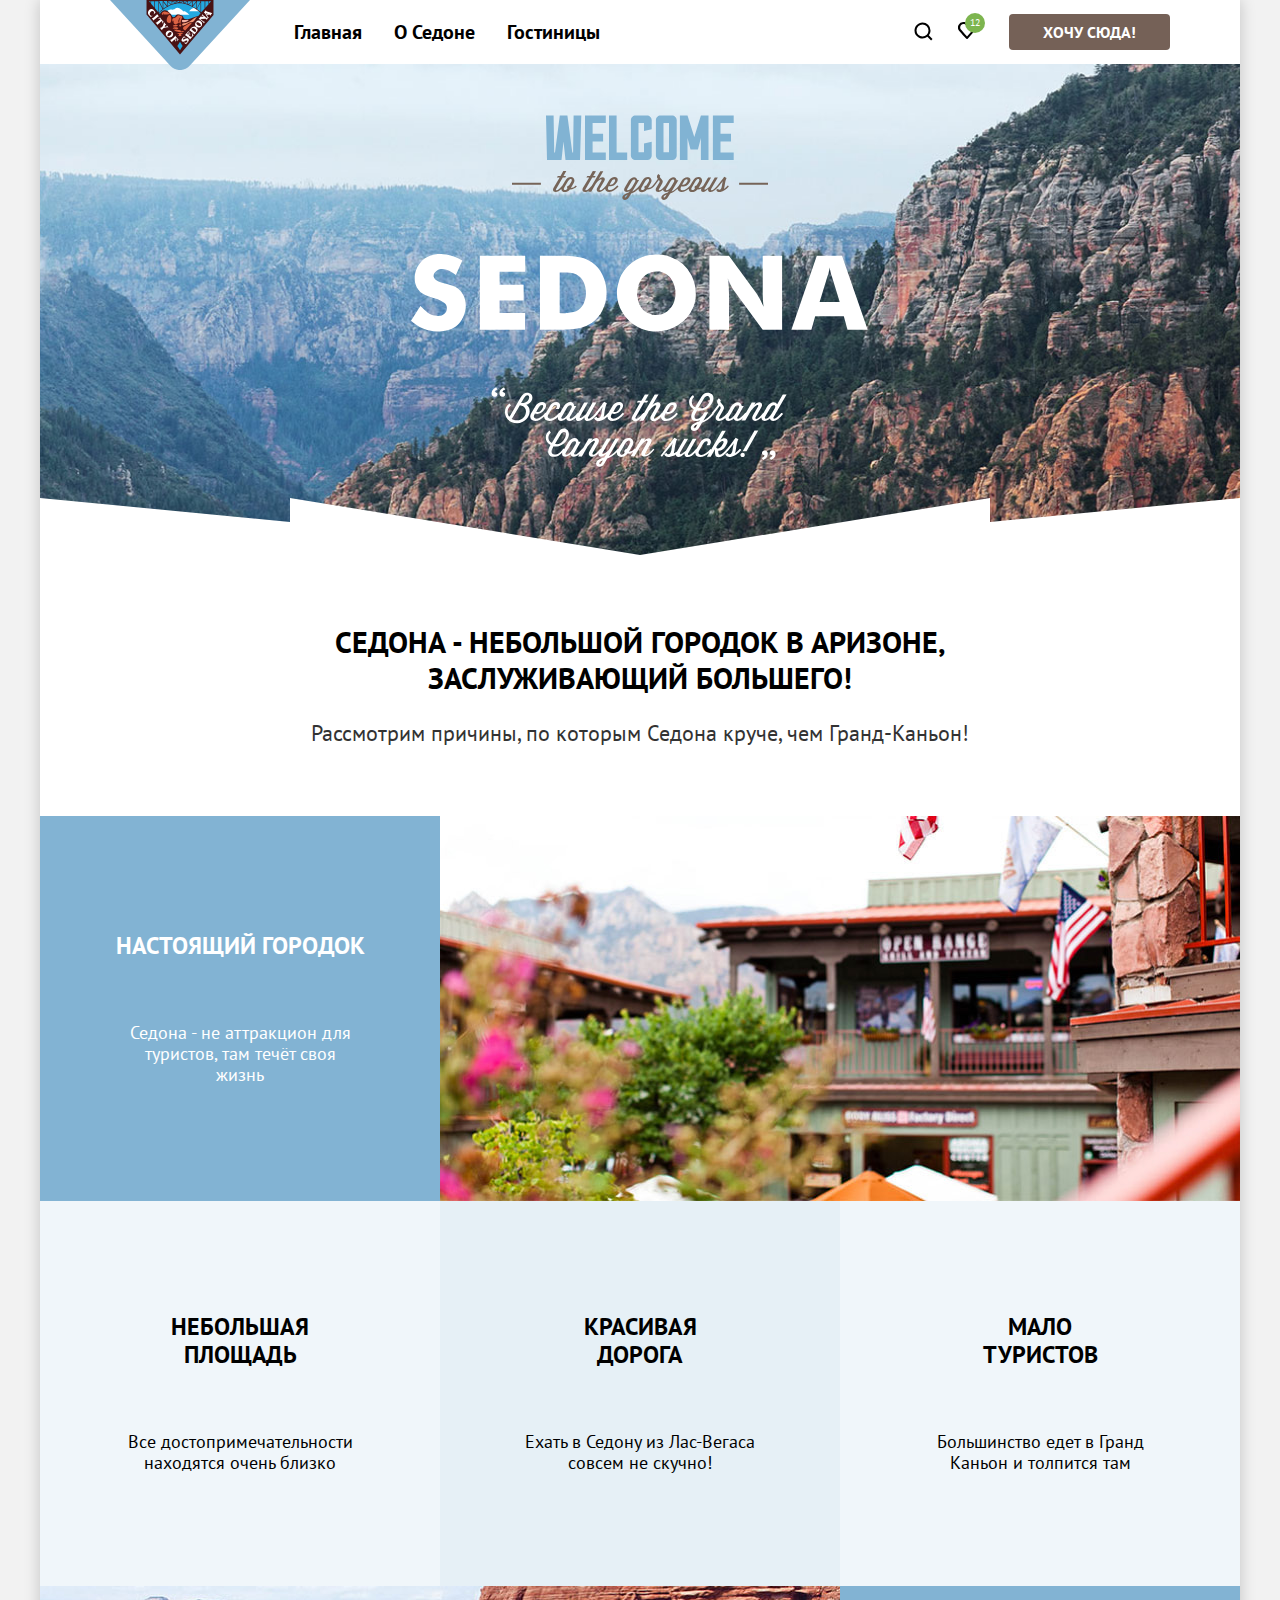
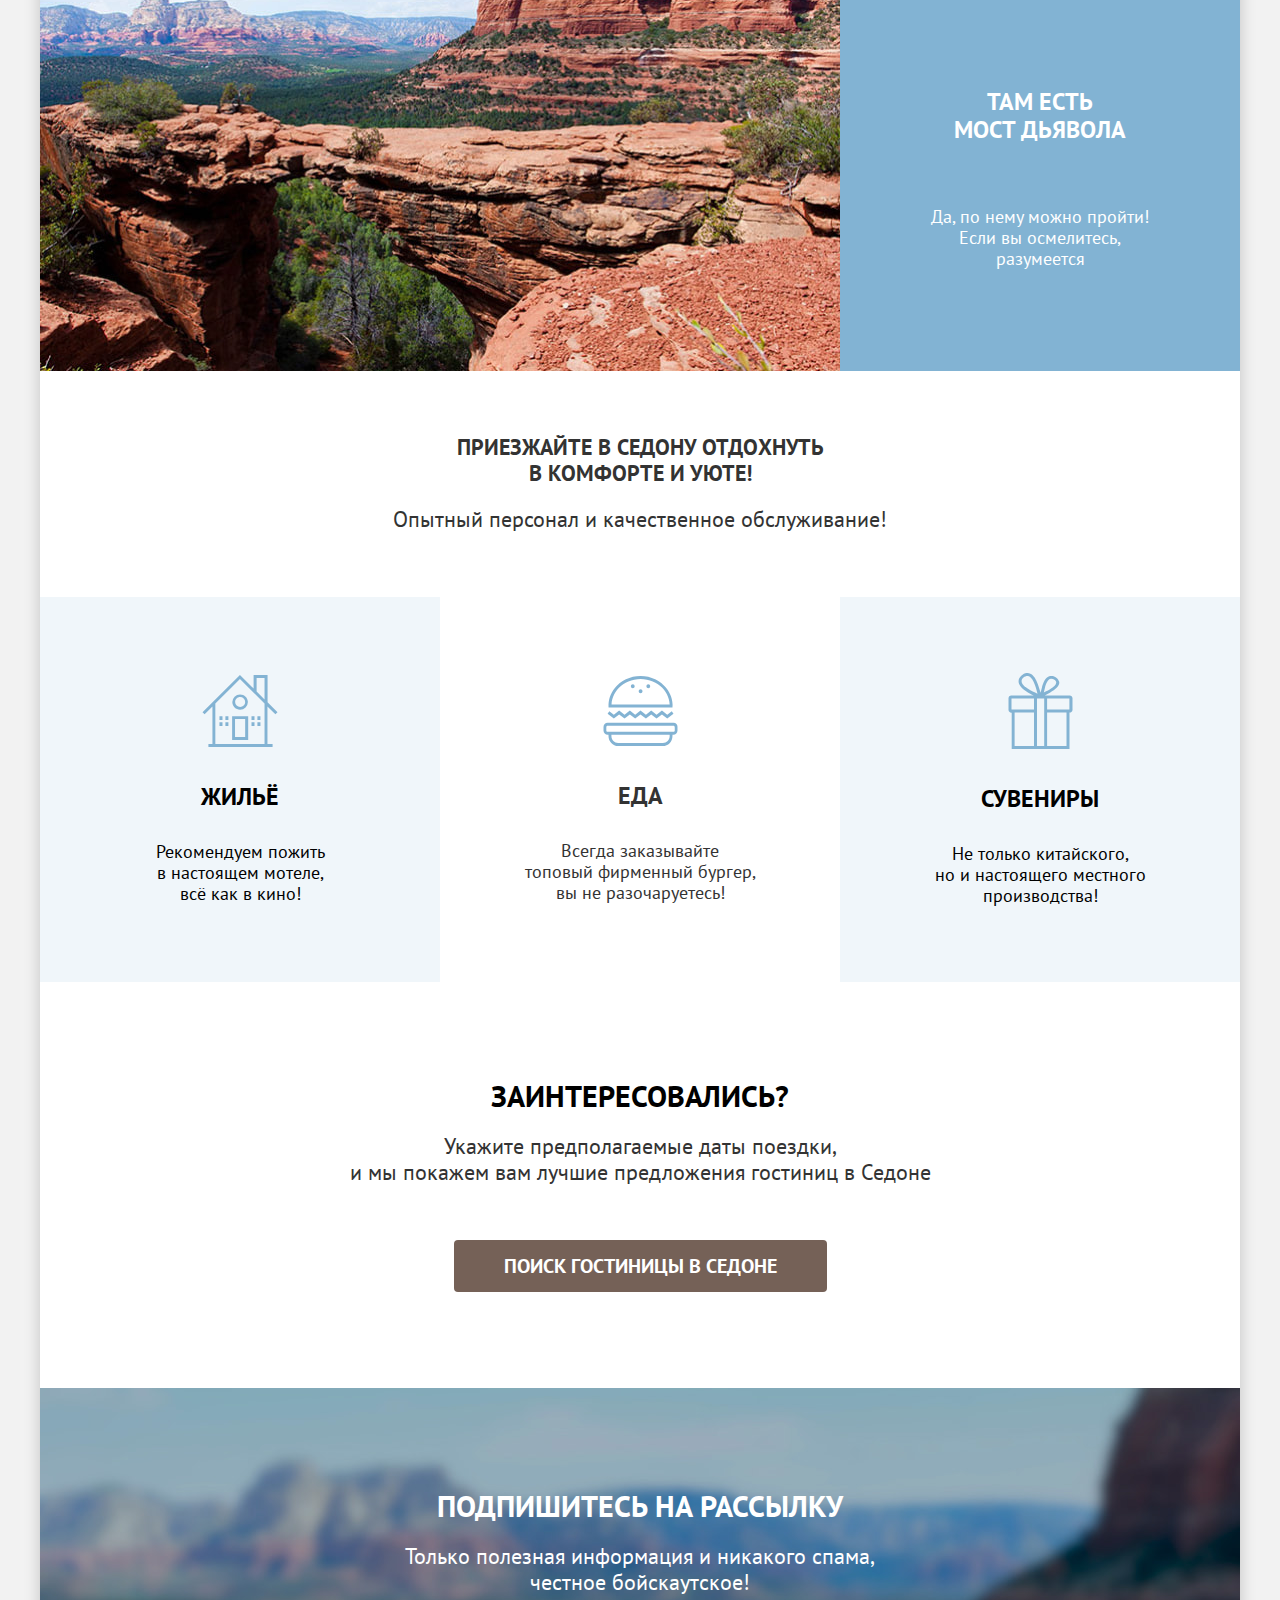
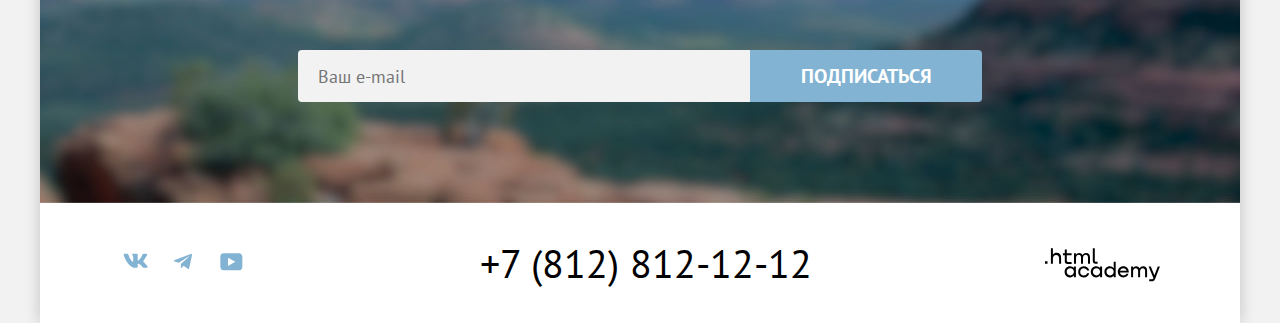
==== commit 780009c7: "Исправляет мелкие недостатки" ====
--- a/index.html
+++ b/index.html
@@ -33,12 +33,18 @@
             <li class="header-add-item">
               <a class="header-add-link" href="#">
                 <span class="visually-hidden">Поиск</span>
+                <svg xmlns="http://www.w3.org/2000/svg" width="20" height="20" fill="none">
+                  <path fill="#000" d="m19.5 18-3.7-3.67c1-1.3 1.7-2.98 1.7-4.87a8 8 0 0 0-8-7.96c-4.4 0-8 3.68-8 8.06a8 8 0 0 0 12.9 6.26l3.7 3.68 1.4-1.5Zm-10-2.48a6 6 0 0 1-6-5.96 6 6 0 0 1 12 0 6 6 0 0 1-6 5.96Z"/>
+                </svg>
               </a>
             </li>
             <li class="header-add-item">
               <a class="header-add-link" href="#">
                 <span class="visually-hidden">Избранное</span>
                 <span class="favorites-number">12</span>
+                <svg xmlns="http://www.w3.org/2000/svg" width="18" height="17" fill="none">
+                  <path fill="#000" d="M8.9 17a.9.9 0 0 1-.8-.4c-5.4-6.1-6.7-7.5-7-7.9A5.4 5.4 0 0 1 5.5 0C6.8 0 8 .5 9 1.3a5.46 5.46 0 0 1 9 4.1c0 1.3-.5 2.5-1.3 3.4l-7 7.9c-.2.2-.4.3-.8.3Zm-6-9.5c.3.4 3.5 4 6.1 6.9l6.2-7c.5-.5.7-1.2.7-2 0-1.8-1.5-3.3-3.3-3.3-1 0-2 .5-2.7 1.3-.3.3-.6.4-.9.4-.3 0-.6-.2-.8-.4-.7-.8-1.7-1.3-2.7-1.3-1.8 0-3.3 1.5-3.3 3.3-.1.9.3 1.6.7 2.1-.1 0-.1 0 0 0Z"/>
+                </svg>
               </a>
             </li>
           </ul>
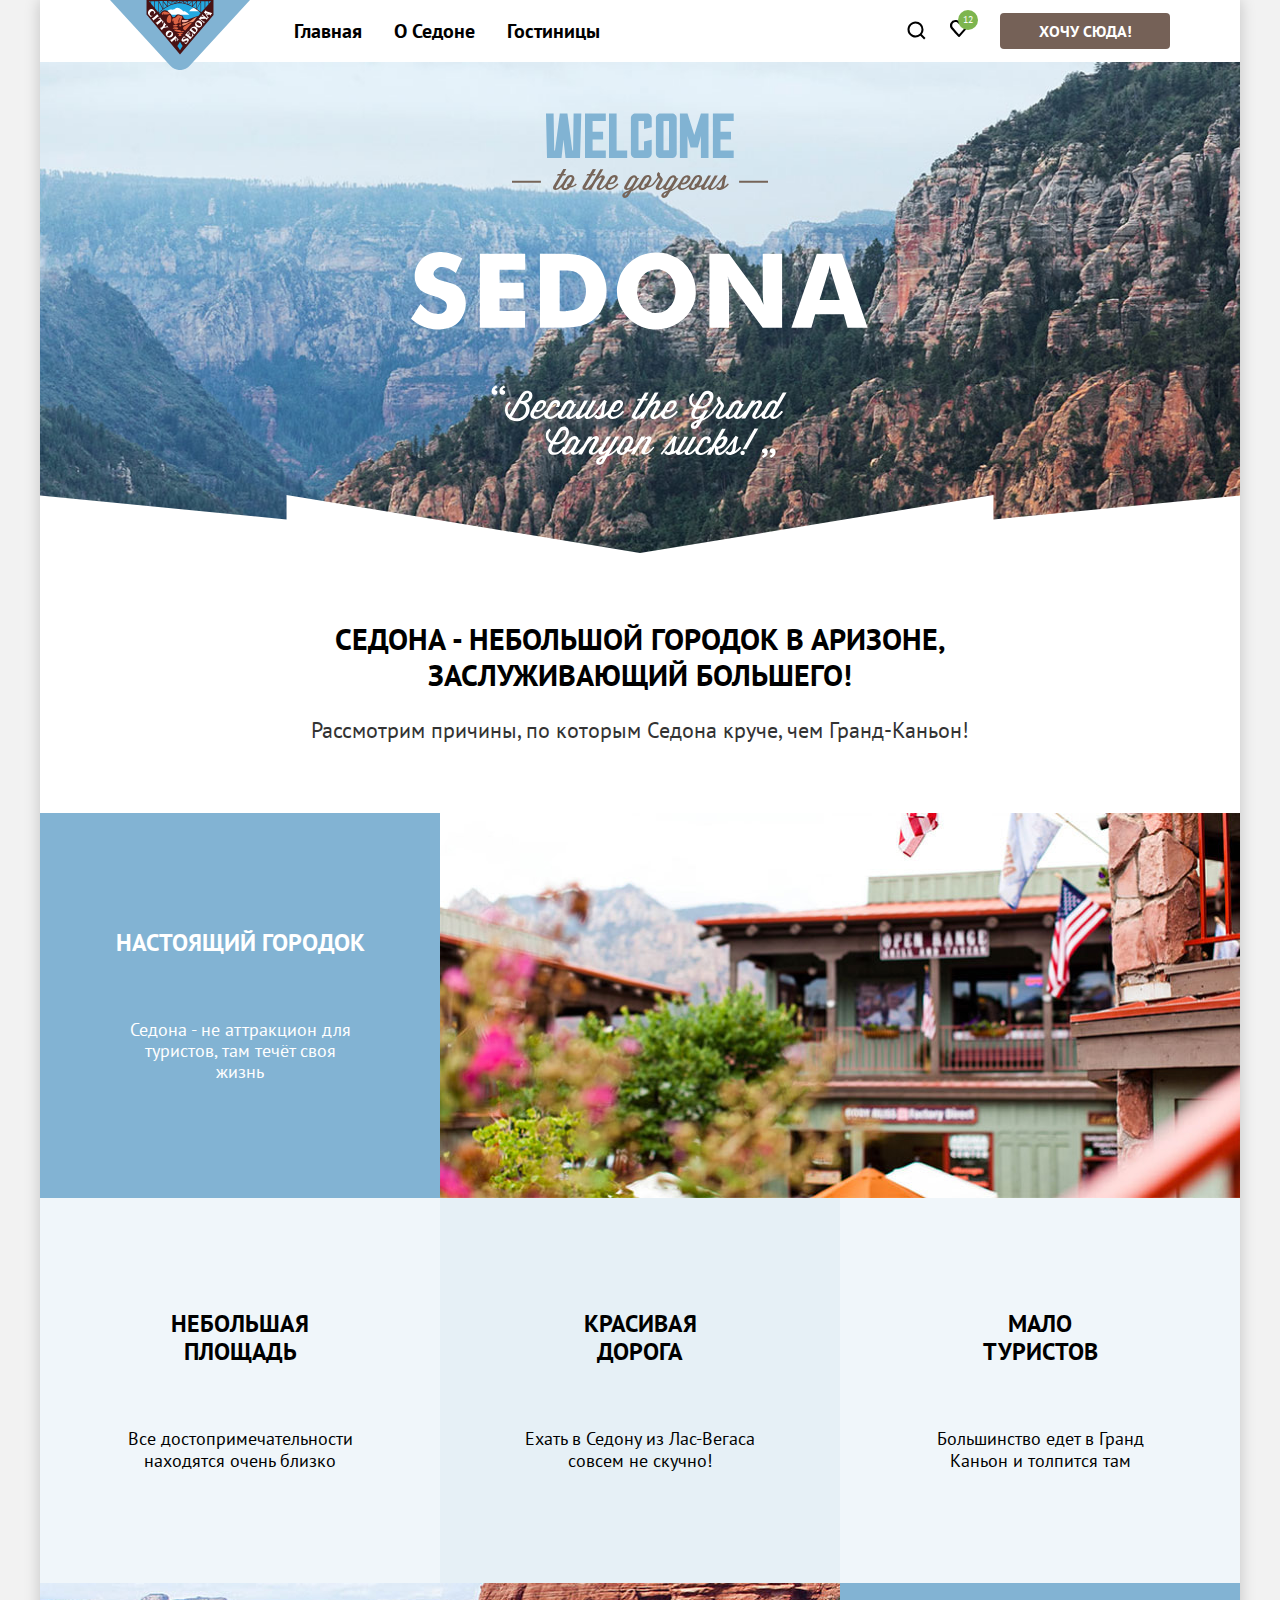
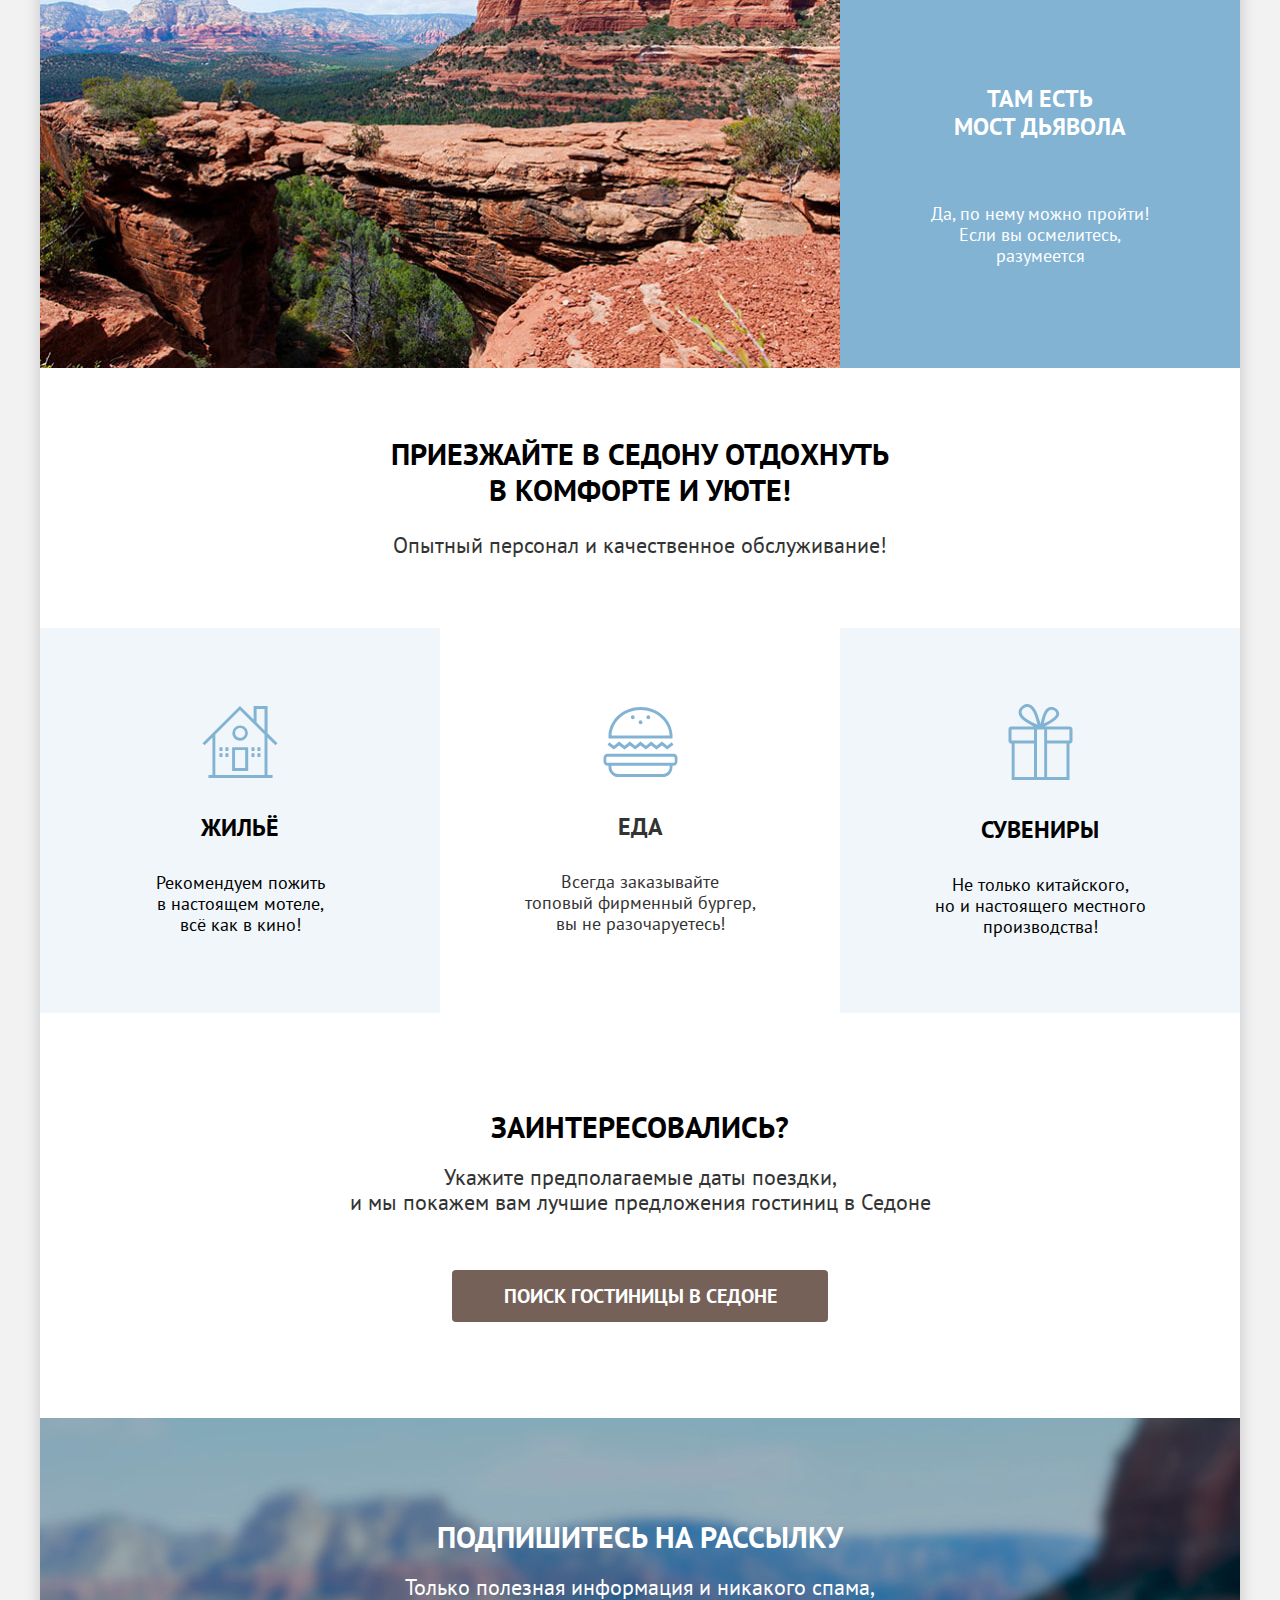
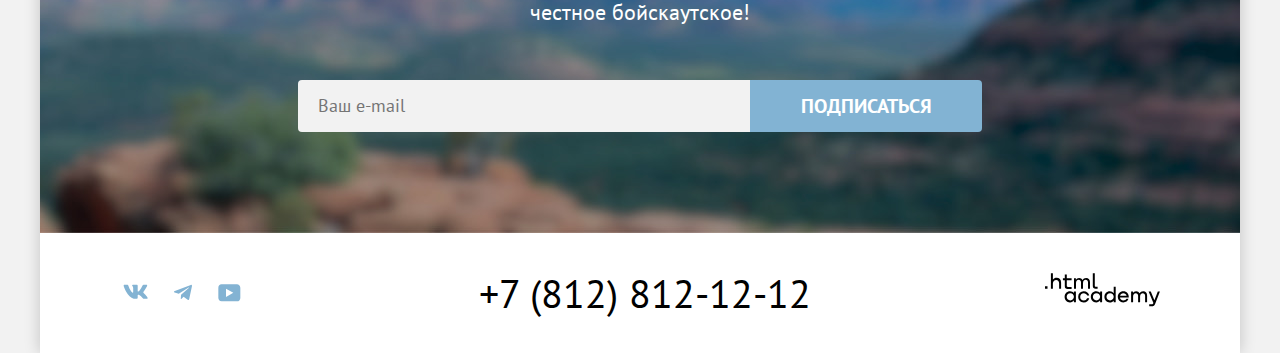
==== commit e5b1c5a6: "Реализует микросетки на гридах" ====
--- a/index.html
+++ b/index.html
@@ -40,7 +40,7 @@
             </li>
             <li class="header-add-item">
               <a class="header-add-link" href="#">
-                <span class="visually-hidden">Избранное</span>
+                <span class="visually-hidden">Гостиниц в избранном:</span>
                 <span class="favorites-number">12</span>
                 <svg xmlns="http://www.w3.org/2000/svg" width="18" height="17" fill="none">
                   <path fill="#000" d="M8.9 17a.9.9 0 0 1-.8-.4c-5.4-6.1-6.7-7.5-7-7.9A5.4 5.4 0 0 1 5.5 0C6.8 0 8 .5 9 1.3a5.46 5.46 0 0 1 9 4.1c0 1.3-.5 2.5-1.3 3.4l-7 7.9c-.2.2-.4.3-.8.3Zm-6-9.5c.3.4 3.5 4 6.1 6.9l6.2-7c.5-.5.7-1.2.7-2 0-1.8-1.5-3.3-3.3-3.3-1 0-2 .5-2.7 1.3-.3.3-.6.4-.9.4-.3 0-.6-.2-.8-.4-.7-.8-1.7-1.3-2.7-1.3-1.8 0-3.3 1.5-3.3 3.3-.1.9.3 1.6.7 2.1-.1 0-.1 0 0 0Z"/>
@@ -72,16 +72,16 @@
           <ul class="advantages-list">
             <li class="advantages-item-dark bold">
               <div class="advantages-item-wrapper">
-                <h3 class="uppercase">Настоящий городок</h3>
+                <h3 class="advantages-item-title uppercase">Настоящий городок</h3>
                 <p class="advantages-description">
                   Седона - не аттракцион для<br>туристов, там течёт своя<br>жизнь
                 </p>
               </div>
-              <img src="images/advantages/advantages-city.jpg" width="800" height="385" alt="Вид на улицы Седоны.">
+              <img class="advantages-image" src="images/advantages/advantages-city.jpg" width="800" min-height="385" alt="Вид на улицы Седоны.">
             </li>
             <li class="advantages-item-light bold">
               <div class="advantages-item-wrapper">
-                <h3 class="uppercase">Небольшая<br>площадь</h3>
+                <h3 class="advantages-item-title uppercase">Небольшая<br>площадь</h3>
                 <p class="advantages-description">
                   Все достопримечательности<br>находятся очень близко
                 </p>
@@ -89,7 +89,7 @@
             </li>
             <li class="advantages-item-medium bold">
               <div class="advantages-item-wrapper">
-                <h3 class="uppercase">Красивая<br>дорога</h3>
+                <h3 class="advantages-item-title uppercase">Красивая<br>дорога</h3>
                 <p class="advantages-description">
                   Ехать в Седону из Лас-Вегаса<br>совсем не скучно!
                 </p>
@@ -97,56 +97,56 @@
             </li>
             <li class="advantages-item-light bold">
               <div class="advantages-item-wrapper">
-              <h3 class="uppercase">Мало<br>туристов</h3>
+              <h3 class="advantages-item-title uppercase">Мало<br>туристов</h3>
                 <p class="advantages-description">
                   Большинство едет в Гранд<br>Каньон и толпится там
                 </p>
               </div>
             </li>
             <li class="advantages-item-dark bold">
-              <img src="images/advantages/advantages-bridge.jpg" width="800" height="385" alt="Вид на мост дьявола.">
-              <div class="advantages-item-wrapper">
-                <h3 class="uppercase">Там есть<br>мост дьявола</h3>
+              <img src="images/advantages/advantages-bridge.jpg" width="800" min-height="385" alt="Вид на мост дьявола.">
+              <div class="advantages-item-wrapper">
+                <h3 class="advantages-item-title uppercase">Там есть<br>мост дьявола</h3>
                 <p class="advantages-description">
                   Да, по нему можно пройти!<br>Если вы осмелитесь,<br>разумеется
                 </p>
               </div>
             </li>
           </ul>
-          <div class="advantages-offer-wrapper">
-            <p class="advantages-offer bold uppercase">
+          <div class="advantages-promo-wrapper">
+            <p class="advantages-promo bold uppercase">
               Приезжайте в Седону отдохнуть<br>
               в комфорте и уюте!
             </p>
-            <p class="advantages-offer-description">
+            <p class="advantages-promo-description">
               Опытный персонал и качественное обслуживание!
             </p>
           </div>
           <ul class="advantages-offer-list">
-            <li class="offer-item-medium">
-              <div class="offer-item-wrapper">
-                <h3 class="uppercase">Жильё</h3>
-                <p class="offer-description">
+            <li class="advantages-offer-item-medium">
+              <div class="advantages-offer-item-wrapper advantages-house">
+                <h3 class="advantages-offer-title uppercase">Жильё</h3>
+                <p class="advantages-offer-description">
                   Рекомендуем пожить<br>
                   в настоящем мотеле,<br>
                   всё как в кино!
                 </p>
               </div>
             </li>
-            <li class="offer-item-light">
-              <div class="offer-item-wrapper">
-                <h3 class="uppercase">Еда</h3>
-                <p class="offer-description">
+            <li class="advantages-offer-item-light">
+              <div class="advantages-offer-item-wrapper advantages-food">
+                <h3 class="advantages-offer-title uppercase">Еда</h3>
+                <p class="advantages-offer-description">
                   Всегда заказывайте<br>
                   топовый фирменный бургер,<br>
                   вы не разочаруетесь!
                 </p>
               </div>
             </li>
-            <li class="offer-item-medium">
-              <div class="offer-item-wrapper">
-                <h3 class="uppercase">Сувениры</h3>
-                <p class="offer-description">
+            <li class="advantages-offer-item-medium">
+              <div class="advantages-offer-item-wrapper advantages-souvenirs">
+                <h3 class="advantages-offer-title uppercase">Сувениры</h3>
+                <p class="advantages-offer-description">
                   Не только китайского,<br>
                   но и настоящего местного<br>
                   производства!
@@ -169,7 +169,6 @@
           </button>
         </section>
         <section class="subscribe">
-          <div class="subscribe-container">
             <h2 class="subscribe-promo bold uppercase">Подпишитесь на рассылку</h2>
             <p class="subscribe-description">
               Только полезная информация и никакого спама,<br>
@@ -181,7 +180,6 @@
                 <button class="button-subscribe bold uppercase" type="submit">Подписаться</button>
               </div>
             </form>
-          </div>
         </section>
       </main>
       <footer class="page-footer">
@@ -220,6 +218,9 @@
           </address>
           <a class="copyright" href="https://htmlacademy.ru/intensive/htmlcss">
             <span class="visually-hidden">Поиск</span>
+            <svg xmlns="http://www.w3.org/2000/svg" width="115" height="34" fill="none">
+              <path fill="#000" d="M0 13.26v2.6h2.5v-2.6H0ZM11.6 4.86c-1.6 0-2.8.7-3.6 1.7h-.1V.36h-2v15.5h2v-5.3c0-2.1 1.3-3.6 3.3-3.6 1.8 0 2.9 1.4 2.9 3.2v5.7h2v-6.1c.1-3-1.8-4.9-4.5-4.9ZM26.6 5.16h-4.8v-3.7h-2v3.8h-1.9v2h1.9v6c0 1.7 1 2.7 2.7 2.7h4.1v-2h-3.7c-.7 0-1.1-.4-1.1-1.1v-5.7h4.8v-2ZM41.1 4.96c-1.6 0-2.9.8-3.5 2.1h-.1c-.6-1.2-1.8-2.1-3.4-2.1-1.4 0-2.5.8-3.1 1.8h-.1v-1.6H29v10.6h2v-5.4c0-2 1-3.5 2.6-3.5 1.5 0 2.4 1 2.4 2.6v6.3h2v-5.6c0-2.4 1.4-3.3 2.6-3.3 1.5 0 2.4 1 2.4 2.6v6.3h2v-6.5c.1-2.5-1.4-4.3-3.9-4.3ZM47.8 13.06c0 1.7 1 2.7 2.8 2.7h2v-2h-1.7c-.7 0-1.1-.4-1.1-1.1V.36h-2v12.7ZM28.9 20.06c-.9-1.1-2.2-1.8-3.9-1.8-3.1 0-5.4 2.3-5.4 5.6s2.3 5.6 5.4 5.6c1.8 0 3-.8 3.8-1.9h.1v1.6h2v-10.6h-2v1.5Zm-3.6 7.4c-2.2 0-3.6-1.6-3.6-3.6s1.4-3.6 3.6-3.6 3.6 1.6 3.6 3.6c0 1.9-1.4 3.6-3.6 3.6ZM44.2 22.36c-.5-2.4-2.6-4.1-5.4-4.1a5.4 5.4 0 0 0-5.6 5.6c0 3.1 2.2 5.6 5.6 5.6 2.8 0 4.9-1.8 5.4-4.2h-2.1a3.4 3.4 0 0 1-3.3 2.3c-2.2 0-3.6-1.6-3.6-3.6s1.4-3.6 3.6-3.6c1.6 0 2.8 1 3.3 2.2h2.1v-.2ZM55.1 20.06c-.9-1.1-2.2-1.8-3.9-1.8-3.1 0-5.4 2.3-5.4 5.6s2.3 5.6 5.4 5.6c1.8 0 3-.8 3.8-1.9h.1v1.6h2v-10.6h-2v1.5Zm-3.6 7.4c-2.2 0-3.6-1.6-3.6-3.6s1.4-3.6 3.6-3.6 3.6 1.6 3.6 3.6c0 1.9-1.5 3.6-3.6 3.6ZM68.7 20.16c-.9-1.1-2.2-1.9-3.9-1.9-3.1 0-5.4 2.3-5.4 5.6s2.2 5.6 5.4 5.6c1.7 0 3-.8 3.8-1.8h.1v1.5h2v-15.4h-2v6.4Zm-3.6 7.3c-2.2 0-3.6-1.6-3.6-3.6s1.4-3.6 3.6-3.6 3.6 1.6 3.6 3.6c-.1 2-1.5 3.6-3.6 3.6ZM78.3 18.26c-3.3 0-5.5 2.5-5.5 5.6 0 3 2.1 5.6 5.5 5.6 2.5 0 4.5-1.3 5.2-3.6h-2.1c-.5 1-1.6 1.6-3 1.6-1.9 0-3.3-1.3-3.4-2.9h8.8c.2-3.6-2-6.3-5.5-6.3Zm0 1.9c1.7 0 3 1 3.3 2.6h-6.5c.3-1.5 1.5-2.6 3.2-2.6ZM98.2 18.26c-1.6 0-2.9.8-3.6 2h-.1c-.6-1.2-1.8-2-3.4-2-1.4 0-2.5.7-3.1 1.8v-1.5h-1.9v10.6h2v-5.4c0-2 1-3.4 2.6-3.5 1.5 0 2.4 1 2.4 2.6v6.3h2v-5.6c0-2.4 1.4-3.3 2.6-3.3 1.5 0 2.4 1 2.4 2.6v6.3h2v-6.5c.1-2.6-1.4-4.4-3.9-4.4ZM109.4 27.36l-3.6-8.9h-2.2l4.8 11.6c-.3.9-.7 1.2-1.7 1.2h-2.5v2h2.5c1.8 0 2.8-.8 3.5-2.6l4.7-12.2h-2.1l-3.4 8.9Z"/>
+            </svg>
           </a>
         </section>
       </footer>
--- a/styles/style.css
+++ b/styles/style.css
@@ -12,6 +12,10 @@
   font-weight: 700;
   src: url("../fonts/ptsans-700.woff2") format("woff2");
   font-display: swap;
+}
+
+* {
+  box-sizing: border-box;
 }
 
 html {
@@ -66,6 +70,7 @@
 .header-nav {
   display: flex;
   align-items: center;
+  min-height: 62px;
 }
 
 .header-logo {
@@ -89,17 +94,16 @@
   line-height: 120%;
   text-decoration: none;
   color: #000000;
-  padding: 20px 16px;
+  padding: 16px;
 }
 
 .header-add-list {
   display: flex;
   flex-wrap: wrap;
-  align-items: center;
   list-style-type: none;
   margin: 0;
   margin-left: auto;
-  padding: 0;
+  padding: 0 20px;
 }
 
 .header-add-link {
@@ -111,11 +115,7 @@
   min-height: 20px;
   text-decoration: none;
   color: #000000;
-  padding: 20px 12px;
-}
-
-.header-add-item:last-child {
-  margin-right: 20px;
+  padding: 12px;
 }
 
 .favorites-number {
@@ -123,24 +123,26 @@
   justify-content: center;
   align-items: center;
   position: absolute;
-  top: 11px;
+  top: 2px;
   left: 20px;
   font-size: 10px;
   line-height: 100%;
-  width: 20px;
-  height: 20px;
+  min-width: 20px;
+  min-height: 20px;
   border-radius: 50%;
   background-color: #7DB54F;
   color: #ffffff;
 }
 
 .registration-link {
+  display: block;
+  min-width: 170px;
   font-size: 16px;
   line-height: 125%;
   text-decoration: none;
   background-color: #756157;
   color: #ffffff;
-  padding: 8px 34px;
+  padding: 8px 5px;
   border-radius: 4px;
 }
 
@@ -151,7 +153,7 @@
 
 .hero {
   background-image: url(../images/hero-background-mask.svg), url(../images/hero-background.jpg);
-  background-size: 100%, cover;
+  background-size: 101%, cover;
   background-position: center bottom, center;
   background-repeat: no-repeat;
   background-color: #82B3D3;
@@ -159,7 +161,11 @@
 }
 
 .advantages-promo-wrapper {
-  padding: 69px 20px;
+  display: flex;
+  flex-direction: column;
+  justify-content: center;
+  min-height: 260px;
+  padding: 20px;
 }
 
 .advantages-promo {
@@ -192,18 +198,18 @@
   display: flex;
   flex-direction: column;
   justify-content: center;
-  width: 360px;
-  min-height: 345px;
-  padding: 20px 20px;
-}
-
-.advantages-list h3 {
+  width: 400px;
+  min-height: 385px;
+  padding: 20px;
+}
+
+.advantages-item-title {
   font-size: 24px;
   line-height: 117%;
   margin: 0 0 62px;
 }
 
-.advantages-list p {
+.advantages-description {
   font-size: 18px;
   font-weight: 400;
   line-height: 117%;
@@ -220,19 +226,6 @@
   color: #000000;
 }
 
-.advantages-offer-wrapper {
-  padding: 64px 20px;
-}
-
-.advantages-offer {
-  margin: 0;
-  margin-bottom: 20px;
-}
-
-.advantages-offer-description {
-  margin: 0;
-}
-
 .advantages-offer-list {
   display: flex;
   flex-wrap: wrap;
@@ -241,50 +234,55 @@
   padding: 0;
 }
 
-.offer-item-wrapper {
+.advantages-offer-item-medium {
+  background-color: rgba(131, 179, 211, 0.12);
+  color: #000000;
+}
+
+.advantages-offer-item-wrapper {
   display: flex;
   flex-direction: column;
   justify-content: center;
-  width: 360px;
-  min-height: 345px;
-  padding: 20px 20px;
-}
-
-.offer-item-medium {
-  background-color: rgba(131, 179, 211, 0.12);
-  color: #000000;
-}
-
-.advantages-offer-list h3 {
+  width: 400px;
+  min-height: 385px;
+  padding: 20px;
+}
+
+.advantages-offer-title {
   font-size: 24px;
   line-height: 117%;
   margin: 0;
   margin-bottom: 30px;
 }
 
-.offer-description {
+.advantages-offer-description {
   font-size: 18px;
   line-height: 117%;
   margin: 0;
 }
 
-.advantages-offer-list li:first-child .offer-item-wrapper::before {
+.advantages-house::before {
   content: url(../images/advantages/advantages-house.svg);
   margin-bottom: 30px;
 }
 
-.advantages-offer-list li:nth-child(2) .offer-item-wrapper::before {
+.advantages-food::before {
   content: url(../images/advantages/advantages-food.svg);
   margin-bottom: 30px;
 }
 
-.advantages-offer-list li:last-child .offer-item-wrapper::before {
+.advantages-souvenirs::before {
   content: url(../images/advantages/advantages-souvenirs.svg);
   margin-bottom: 30px;
 }
 
 .search {
-  padding: 96px 20px;
+  display: flex;
+  flex-direction: column;
+  justify-content: center;
+  align-items: center;
+  min-height: 405px;
+  padding: 20px;
 }
 
 .search-promo {
@@ -301,21 +299,24 @@
 }
 
 .button-search-hotel {
+  display: block;
   font-family: inherit;
   font-size: 20px;
   line-height: 180%;
+  min-width: 376px;
   background-color: #756157;
   color: #ffffff;
   border: none;
   border-radius: 4px;
-  padding: 8px 50px;
+  padding: 8px 5px;
 }
 
 .subscribe {
   display: flex;
+  flex-direction: column;
   justify-content: center;
   align-items: center;
-  min-height: 375px;
+  min-height: 415px;
   background-image: url(../images/subscribe-background.jpg);
   background-size: cover;
   background-position: center;
@@ -343,16 +344,15 @@
 }
 
 .input-subscribe {
-  box-sizing: border-box;
+  min-width: 452px;
+  min-height: 52px;
   font-family: inherit;
   font-size: 18px;
   font-weight: 400;
   line-height: 133%;
   background-color: #F2F2F2;
   color: #000000;
-  padding: 12px 20px 12px 20px;
-  width: 452px;
-  height: 52px;
+  padding: 12px 20px;
   border: none;
   border-radius: 4px 0 0 4px;
 }
@@ -363,9 +363,9 @@
   line-height: 180%;
   background-color: #82B3D3;
   color: #ffffff;
-  padding: 8px 50px;
-  width: 232px;
-  height: 52px;
+  padding: 8px 10px;
+  min-width: 232px;
+  min-height: 52px;
   border: none;
   border-radius: 0 4px 4px 0;
 }
@@ -379,6 +379,7 @@
   display: flex;
   justify-content: space-between;
   align-items: center;
+  min-height: 120px;
 }
 
 .social-list {
@@ -410,15 +411,11 @@
   color: #000000;
   font-style: normal;
   text-decoration: none;
-  padding: 40px 40px;
+  padding: 10px;
 }
 
 .copyright {
-  padding: 45px 10px 35px;
-}
-
-.copyright:after {
-  content: url("../images/footer-logo.svg");
+  padding: 10px;
 }
 
 .main-inner {
@@ -428,12 +425,13 @@
 
 .filter {
   text-align: left;
+  min-height: 435px;
   background-image: url(../images/filter-background.jpg);
   background-size: cover;
   background-position: center;
   background-repeat: no-repeat;
   background-color: #82B3D3;
-  padding: 35px 70px 70px;
+  padding: 35px 70px 10px;
 }
 
 .filter-title {
@@ -462,22 +460,11 @@
 }
 
 .hotel-filter-list {
-  display: flex;
-  list-style-type: none;
-  margin: 0;
-  padding: 0;
-}
-
-.hotel-filter-item {
-  margin-right: 70px;
-}
-
-.hotel-filter-item:nth-child(2) {
-  margin-right: 140px;
-}
-
-.hotel-filter-item:last-child {
-  margin-right: 0;
+  display: grid;
+  grid-template-columns: 221px 291px 358px 190px;
+  list-style-type: none;
+  margin: 0;
+  padding: 0;
 }
 
 .hotel-filter-group {
@@ -530,7 +517,7 @@
   margin-bottom: 17.5px;
 }
 
-.price-list {
+.price-filter-list {
   display: flex;
   gap: 2px;
   width: 288px;
@@ -539,9 +526,9 @@
   padding: 0;
 }
 
-.price-min {
-  width: 103px;
-  height: 24px;
+.price-filter-min {
+  width: 143px;
+  min-height: 48px;
   font-family: inherit;
   margin: 0;
   font-size: 18px;
@@ -550,12 +537,12 @@
   color: #000000;
   border: none;
   border-radius: 4px 0 0 4px;
-  padding: 12px 20px 12px 20px;
-}
-
-.price-max {
-  width: 103px;
-  height: 24px;
+  padding: 12px 20px;
+}
+
+.price-filter-max {
+  width: 143px;
+  min-height: 24px;
   font-family: inherit;
   margin: 0;
   font-size: 18px;
@@ -564,16 +551,17 @@
   color: #000000;
   border: none;
   border-radius: 0 4px 4px 0;
-  padding: 12px 20px 12px 20px;
+  padding: 12px 20px;
 }
 
 .button-filter-accept {
   font-family: inherit;
   font-size: 16px;
   line-height: 125%;
+  width: 190px;
   background-color: #82B3D3;
   color: #ffffff;
-  padding: 8px 50px;
+  padding: 8px 10px;
   border: none;
   border-radius: 4px;
   margin-top: 56px;
@@ -584,10 +572,11 @@
   font-family: inherit;
   font-size: 16px;
   line-height: 125%;
+  width: 190px;
   background-color: transparent;
   color: #ffffff;
   border: none;
-  padding: 8px 57.5px;
+  padding: 8px 10px;
 }
 
 .catalog {
@@ -612,8 +601,8 @@
   font-size: 18px;
   font-weight: 400;
   line-height: 117%;
-  width: 292px;
-  height: 49px;
+  min-width: 292px;
+  min-height: 49px;
   border: 2px solid #E5E5E5;
   border-radius: 4px;
   margin-right: 70px;
@@ -632,16 +621,15 @@
   min-width: 20px;
   min-height: 20px;
   margin: 0;
-  padding: 9px 12px;
+  padding: 9px 14px;
   border: 2px solid #E5E5E5;
   border-radius: 4px;
 }
 
 .hotel-list {
-  display: flex;
-  flex-wrap: wrap;
-  gap: 17px;
-  text-align: left;
+  display: grid;
+  grid-template-columns: 1fr 1fr 1fr;
+  gap: 16px;
   list-style-type: none;
   margin: 0;
   margin-bottom: 80px;
@@ -649,18 +637,23 @@
 }
 
 .hotel-item {
-  display: flex;
-  flex-direction: column;
+  display: grid;
+  grid-template-columns: 142px 142px;
+  grid-template-rows: auto 1fr auto auto auto;
   gap: 16px;
+  align-items: center;
   border: 1px solid #E6E6E6;
   padding: 20px;
 }
 
 .hotel-image {
-  margin-bottom: 16px;
+  display: block;
+  object-fit: cover;
 }
 
 .hotel-link {
+  grid-column: 1 / -1;
+  align-self: start;
   font-size: 24px;
   line-height: 117%;
   color: #000000;
@@ -668,18 +661,14 @@
 }
 
 .hotel-item-title {
+  text-align: left;
   margin: 0;
   font-size: 24px;
   line-height: 117%;
 }
 
-.hotel-wrapper {
-  display: flex;
-  justify-content: space-between;
-  align-items: center;
-}
-
 .hotel-type {
+  text-align: left;
   font-size: 18px;
   font-weight: 400;
   line-height: 117%;
@@ -687,6 +676,7 @@
 }
 
 .hotel-price {
+  text-align: right;
   font-size: 18px;
   font-weight: 400;
   line-height: 117%;
@@ -699,7 +689,7 @@
   text-decoration: none;
   background-color: #756157;
   color: #ffffff;
-  padding: 8px 26px;
+  padding: 8px;
   border: none;
   border-radius: 4px;
 }
@@ -710,7 +700,7 @@
   line-height: 125%;
   background-color: #82B3D3;
   color: #ffffff;
-  padding: 8px 20px;
+  padding: 8px;
   border: none;
   border-radius: 4px;
 }
@@ -721,42 +711,41 @@
   line-height: 125%;
   background-color: #7DB54F;
   color: #ffffff;
-  padding: 8px 18px;
+  padding: 8px;
   border: none;
   border-radius: 4px;
 }
 
 p.rating-star {
   margin: 0;
+
 }
 
 .rating {
-  display: block;
-  min-width: 96px;
   font-size: 16px;
   font-weight: 400;
   line-height: 125%;
-  padding: 9px 22px;
+  text-align: center;
+  padding: 8px;
   background-color: #f2f2f2;
   border-radius: 4px;
   color: #333333;
   text-decoration: none;
 }
 
-.hotel-item:first-child .rating-star::after {
+.stars-four::after {
   content: url(../images/icons/stars-four.svg);
-}
-
-.hotel-item:nth-child(2) .rating-star::after {
-  content: url(../images/icons/stars-four.svg);
-}
-
-.hotel-item:nth-child(3) .rating-star::after {
+  display: block;
+}
+
+.stars-three::after {
   content: url(../images/icons/stars-three.svg);
-}
-
-.hotel-item:last-child .rating-star::after {
+  display: block;
+}
+
+.stars-two::after {
   content: url(../images/icons/stars-two.svg);
+  display: block;
 }
 
 .pagination-list {
@@ -793,6 +782,7 @@
 
 .subscribe-inner {
   display: flex;
+  flex-direction: column;
   justify-content: center;
   align-items: center;
   min-height: 375px;
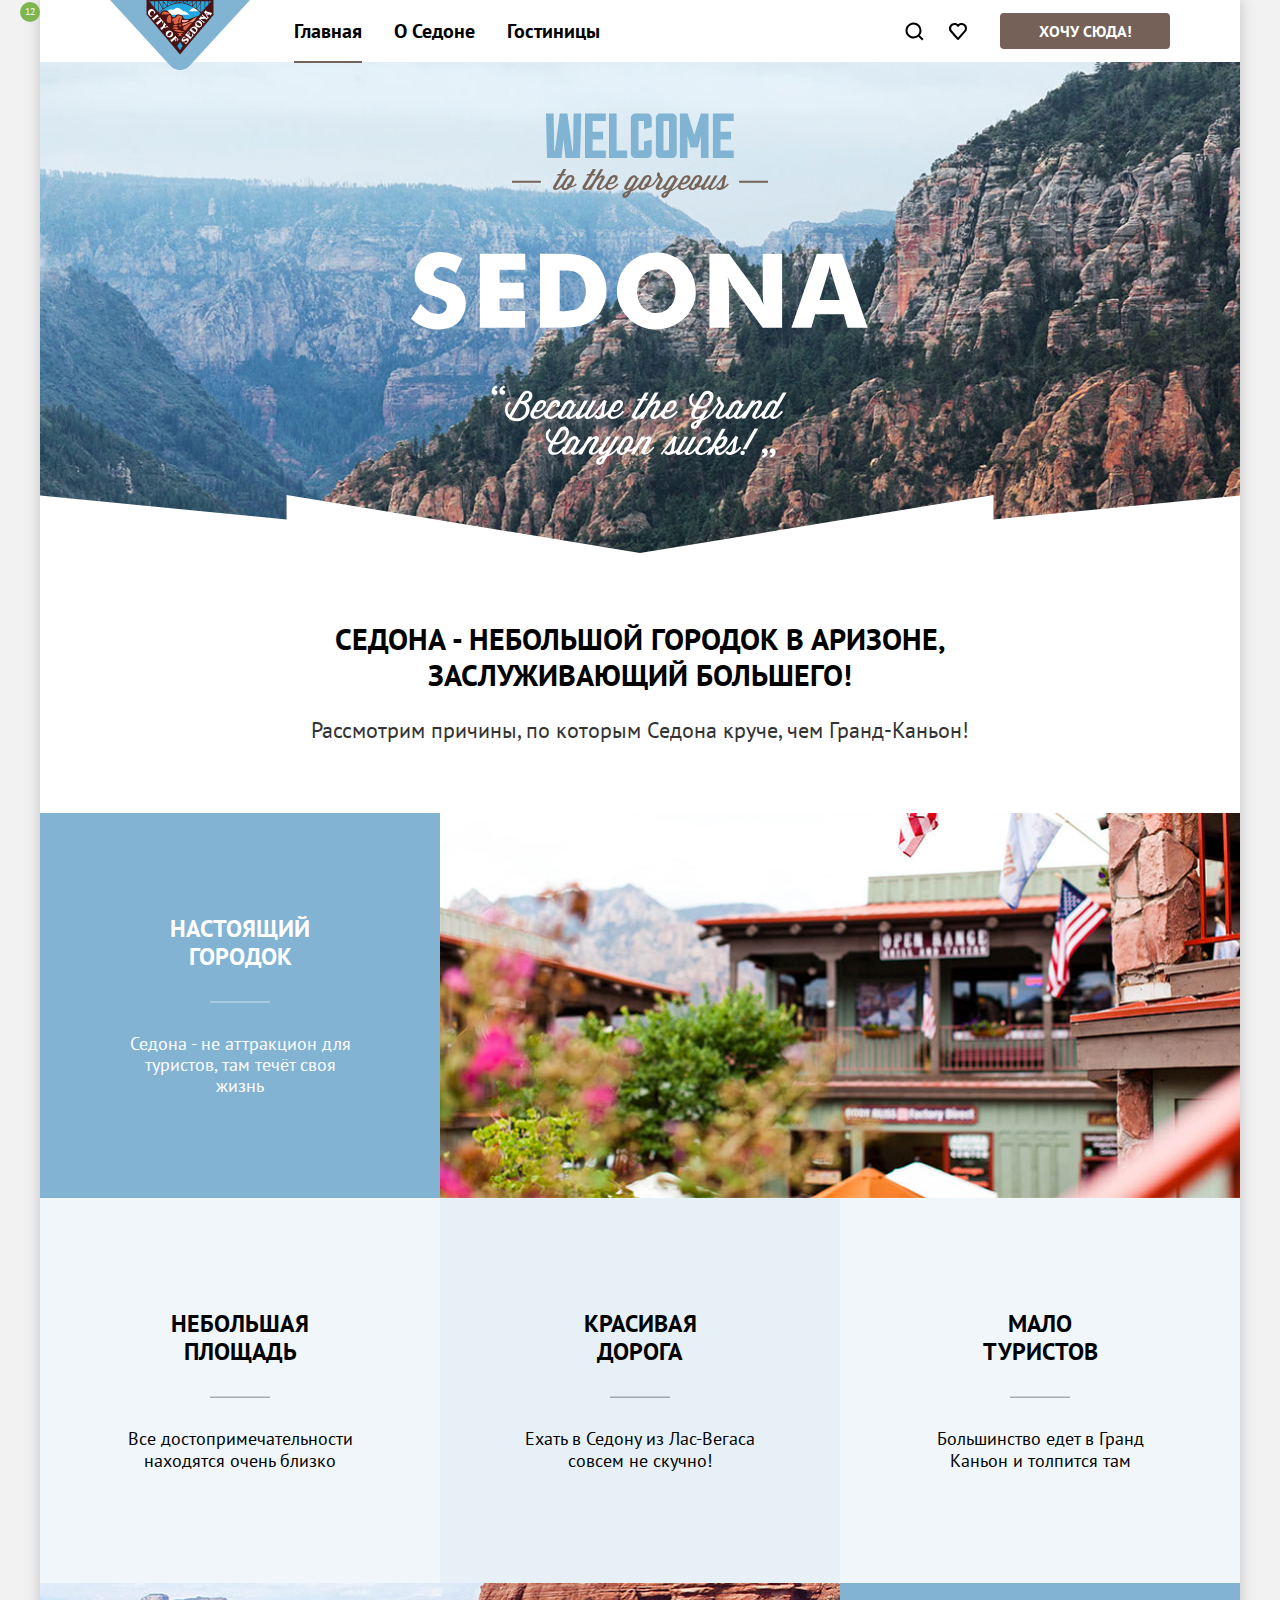
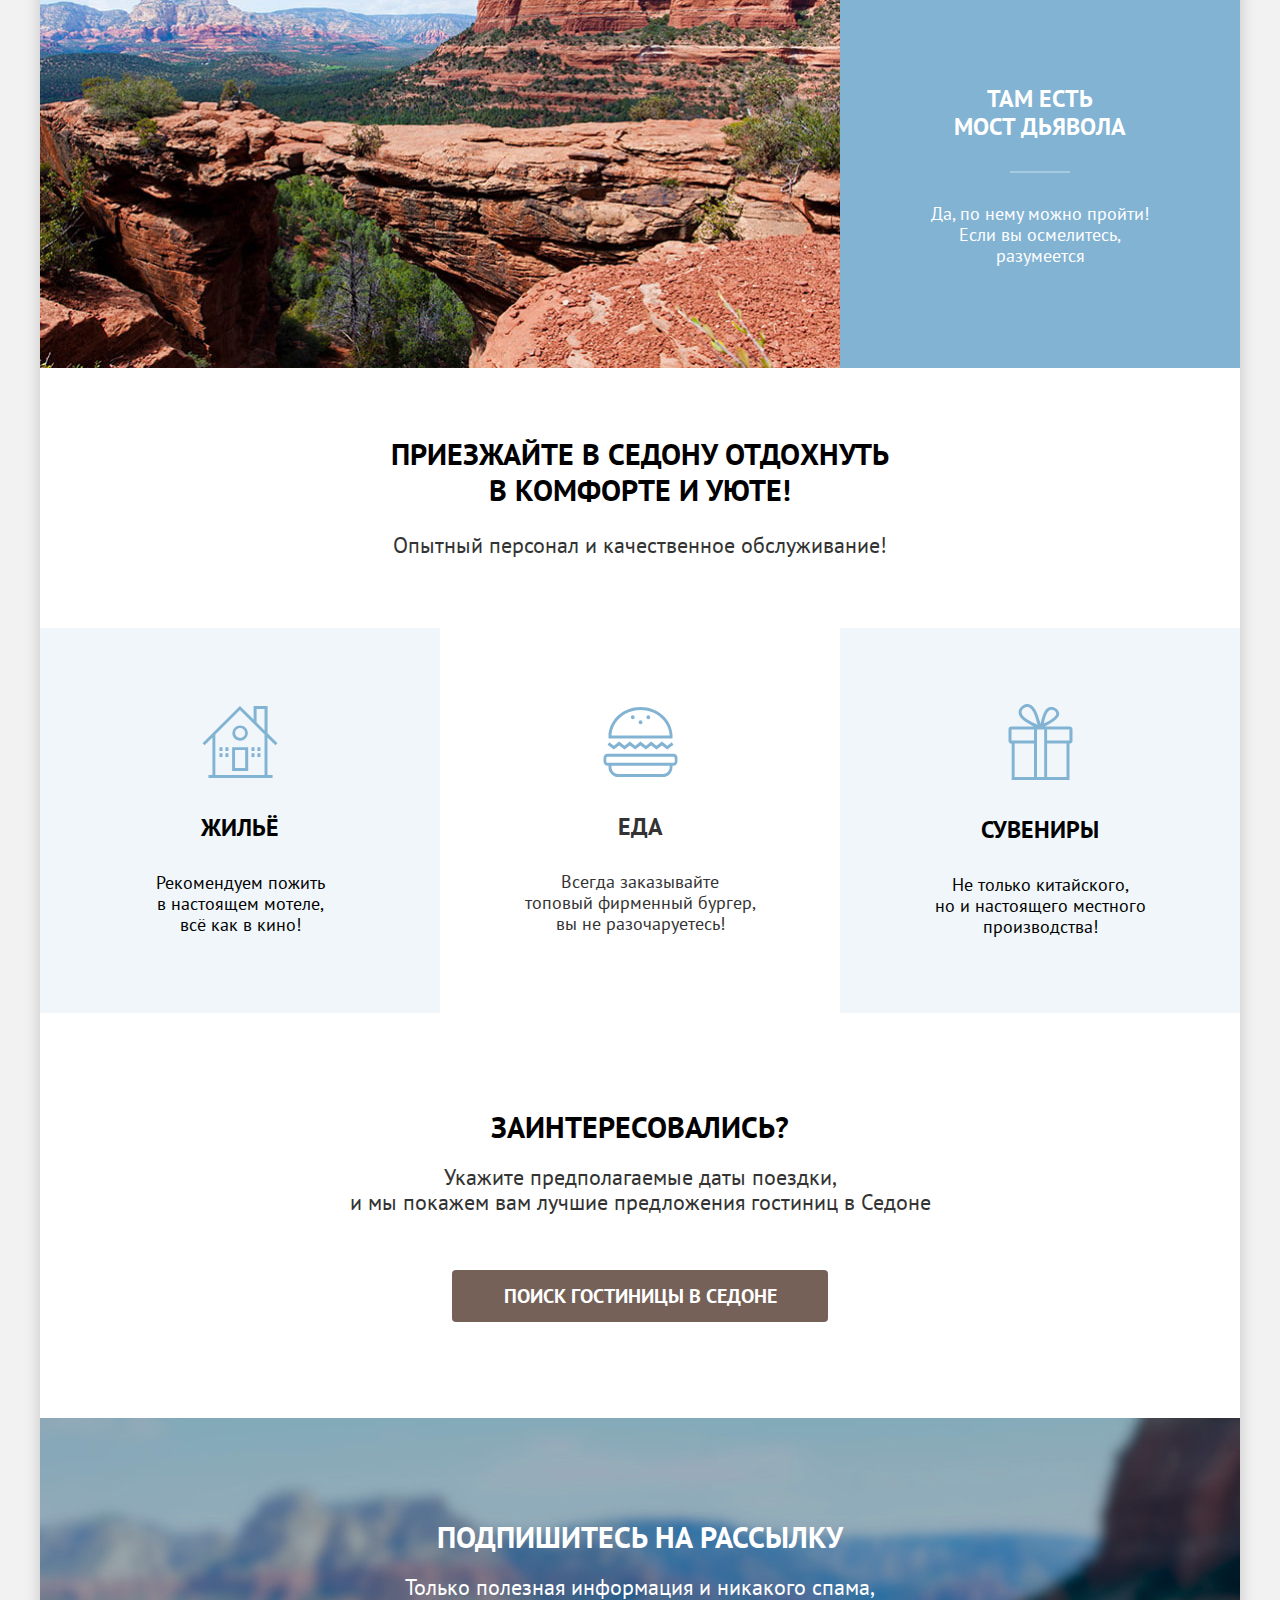
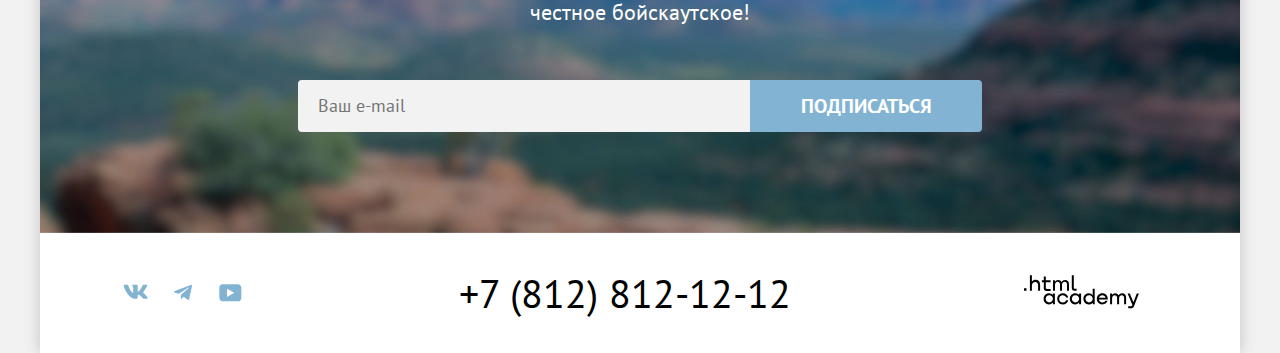
==== commit 0fa00fa4: "Добавляет декоративные элементы" ====
--- a/index.html
+++ b/index.html
@@ -3,6 +3,7 @@
   <head>
     <meta charset="utf-8">
     <title>Сайт города Седона</title>
+    <link rel="icon" href="favicon.ico" sizes="32x32">
     <link rel="stylesheet" href="styles/style.css">
   </head>
   <body>
@@ -31,20 +32,14 @@
           </ul>
           <ul class="header-add-list">
             <li class="header-add-item">
-              <a class="header-add-link" href="#">
+              <a class="header-add-link header-add-link-search" href="#">
                 <span class="visually-hidden">Поиск</span>
-                <svg xmlns="http://www.w3.org/2000/svg" width="20" height="20" fill="none">
-                  <path fill="#000" d="m19.5 18-3.7-3.67c1-1.3 1.7-2.98 1.7-4.87a8 8 0 0 0-8-7.96c-4.4 0-8 3.68-8 8.06a8 8 0 0 0 12.9 6.26l3.7 3.68 1.4-1.5Zm-10-2.48a6 6 0 0 1-6-5.96 6 6 0 0 1 12 0 6 6 0 0 1-6 5.96Z"/>
-                </svg>
               </a>
             </li>
             <li class="header-add-item">
-              <a class="header-add-link" href="#">
+              <a class="header-add-link header-add-link-favorites" href="#">
                 <span class="visually-hidden">Гостиниц в избранном:</span>
                 <span class="favorites-number">12</span>
-                <svg xmlns="http://www.w3.org/2000/svg" width="18" height="17" fill="none">
-                  <path fill="#000" d="M8.9 17a.9.9 0 0 1-.8-.4c-5.4-6.1-6.7-7.5-7-7.9A5.4 5.4 0 0 1 5.5 0C6.8 0 8 .5 9 1.3a5.46 5.46 0 0 1 9 4.1c0 1.3-.5 2.5-1.3 3.4l-7 7.9c-.2.2-.4.3-.8.3Zm-6-9.5c.3.4 3.5 4 6.1 6.9l6.2-7c.5-.5.7-1.2.7-2 0-1.8-1.5-3.3-3.3-3.3-1 0-2 .5-2.7 1.3-.3.3-.6.4-.9.4-.3 0-.6-.2-.8-.4-.7-.8-1.7-1.3-2.7-1.3-1.8 0-3.3 1.5-3.3 3.3-.1.9.3 1.6.7 2.1-.1 0-.1 0 0 0Z"/>
-                </svg>
               </a>
             </li>
           </ul>
@@ -72,7 +67,7 @@
           <ul class="advantages-list">
             <li class="advantages-item-dark bold">
               <div class="advantages-item-wrapper">
-                <h3 class="advantages-item-title uppercase">Настоящий городок</h3>
+                <h3 class="advantages-item-title uppercase">Настоящий<br>городок</h3>
                 <p class="advantages-description">
                   Седона - не аттракцион для<br>туристов, там течёт своя<br>жизнь
                 </p>
@@ -189,24 +184,24 @@
             <li class="social-item">
               <a class="social-link" href="https://vk.com/htmlacademy">
                 <span class="visually-hidden">В Контакте</span>
-                <svg xmlns="http://www.w3.org/2000/svg" width="25" height="15" fill="none">
-                  <path fill="#83B3D3" fill-rule="evenodd" d="M24.12 1.8c.16-.54 0-.94-.8-.94H20.7c-.67 0-.98.34-1.15.73 0 0-1.33 3.2-3.22 5.27-.61.6-.9.8-1.23.8-.16 0-.41-.2-.41-.75v-5.1c0-.66-.19-.95-.74-.95H9.82c-.42 0-.67.3-.67.59 0 .62.95.76 1.04 2.51v3.8c0 .83-.15.98-.48.98-.9 0-3.06-3.2-4.34-6.88-.25-.72-.5-1-1.18-1H1.57c-.75 0-.9.34-.9.73 0 .68.89 4.07 4.14 8.55 2.17 3.06 5.23 4.72 8 4.72 1.68 0 1.88-.37 1.88-1v-2.32c0-.74.16-.88.7-.88.38 0 1.05.19 2.6 1.66 1.79 1.75 2.08 2.54 3.08 2.54h2.63c.75 0 1.12-.37.9-1.1-.23-.72-1.08-1.77-2.2-3.02-.62-.71-1.54-1.48-1.82-1.86-.39-.5-.28-.71 0-1.15 0 0 3.2-4.42 3.54-5.93Z" clip-rule="evenodd"/>
+                <svg xmlns="http://www.w3.org/2000/svg" aria-hidden="true" focusable="false" width="25" height="15" viewbox="0 0 25 15" fill="none">
+                  <path class="social-link-icon" fill="#83B3D3" fill-rule="evenodd" d="M24.12 1.8c.16-.54 0-.94-.8-.94H20.7c-.67 0-.98.34-1.15.73 0 0-1.33 3.2-3.22 5.27-.61.6-.9.8-1.23.8-.16 0-.41-.2-.41-.75v-5.1c0-.66-.19-.95-.74-.95H9.82c-.42 0-.67.3-.67.59 0 .62.95.76 1.04 2.51v3.8c0 .83-.15.98-.48.98-.9 0-3.06-3.2-4.34-6.88-.25-.72-.5-1-1.18-1H1.57c-.75 0-.9.34-.9.73 0 .68.89 4.07 4.14 8.55 2.17 3.06 5.23 4.72 8 4.72 1.68 0 1.88-.37 1.88-1v-2.32c0-.74.16-.88.7-.88.38 0 1.05.19 2.6 1.66 1.79 1.75 2.08 2.54 3.08 2.54h2.63c.75 0 1.12-.37.9-1.1-.23-.72-1.08-1.77-2.2-3.02-.62-.71-1.54-1.48-1.82-1.86-.39-.5-.28-.71 0-1.15 0 0 3.2-4.42 3.54-5.93Z" clip-rule="evenodd"/>
                 </svg>
               </a>
             </li>
             <li class="social-item">
               <a class="social-link" href="https://t.me/htmlacademy">
                 <span class="visually-hidden">Телеграм</span>
-                <svg xmlns="http://www.w3.org/2000/svg" width="18" height="16" fill="none">
-                  <path fill="#83B3D3" d="M16.79.96.84 7.1c-1.09.44-1.08 1.05-.2 1.32l4.1 1.28 9.47-5.98c.44-.27.85-.13.52.17l-7.68 6.93-.28 4.22c.41 0 .6-.2.83-.41l1.99-1.94 4.13 3.06c.77.42 1.31.2 1.5-.71l2.72-12.8c.28-1.1-.43-1.61-1.16-1.28Z"/>
+                <svg xmlns="http://www.w3.org/2000/svg"  aria-hidden="true" focusable="false" width="19" height="17" viewbox="0 0 19 17" fill="#83B3D3">
+                  <path class="social-link-icon" fill="#83B3D3" d="M16.79.96.84 7.1c-1.09.44-1.08 1.05-.2 1.32l4.1 1.28 9.47-5.98c.44-.27.85-.13.52.17l-7.68 6.93-.28 4.22c.41 0 .6-.2.83-.41l1.99-1.94 4.13 3.06c.77.42 1.31.2 1.5-.71l2.72-12.8c.28-1.1-.43-1.61-1.16-1.28Z"/>
                 </svg>
               </a>
             </li>
             <li class="social-item">
               <a class="social-link" href="https://www.youtube.com/user/htmlacademyru">
                 <span class="visually-hidden">YouTube</span>
-                <svg width="23" height="18" viewBox="0 0 23 18" fill="none" xmlns="http://www.w3.org/2000/svg">
-                  <path d="M18.9402 0.356445H3.50738C1.64668 0.356445 0.333252 1.9502 0.333252 3.75645V13.8502C0.333252 15.7627 1.64668 17.3564 3.50738 17.3564H19.1591C20.8009 17.3564 22.3333 15.7627 22.3333 13.9564V3.75645C22.1143 1.9502 20.8009 0.356445 18.9402 0.356445ZM7.99494 12.8939V4.81894L15.3283 8.85645L7.99494 12.8939Z" fill="#83B3D3"/>
+                <svg xmlns="http://www.w3.org/2000/svg" aria-hidden="true" focusable="false" width="23" height="18" viewbox="0 0 23 18" fill="#83B3D3">
+                  <path class="social-link-icon" d="M18.9402 0.356445H3.50738C1.64668 0.356445 0.333252 1.9502 0.333252 3.75645V13.8502C0.333252 15.7627 1.64668 17.3564 3.50738 17.3564H19.1591C20.8009 17.3564 22.3333 15.7627 22.3333 13.9564V3.75645C22.1143 1.9502 20.8009 0.356445 18.9402 0.356445ZM7.99494 12.8939V4.81894L15.3283 8.85645L7.99494 12.8939Z" fill="#83B3D3"/>
                 </svg>
               </a>
             </li>
@@ -218,8 +213,8 @@
           </address>
           <a class="copyright" href="https://htmlacademy.ru/intensive/htmlcss">
             <span class="visually-hidden">Поиск</span>
-            <svg xmlns="http://www.w3.org/2000/svg" width="115" height="34" fill="none">
-              <path fill="#000" d="M0 13.26v2.6h2.5v-2.6H0ZM11.6 4.86c-1.6 0-2.8.7-3.6 1.7h-.1V.36h-2v15.5h2v-5.3c0-2.1 1.3-3.6 3.3-3.6 1.8 0 2.9 1.4 2.9 3.2v5.7h2v-6.1c.1-3-1.8-4.9-4.5-4.9ZM26.6 5.16h-4.8v-3.7h-2v3.8h-1.9v2h1.9v6c0 1.7 1 2.7 2.7 2.7h4.1v-2h-3.7c-.7 0-1.1-.4-1.1-1.1v-5.7h4.8v-2ZM41.1 4.96c-1.6 0-2.9.8-3.5 2.1h-.1c-.6-1.2-1.8-2.1-3.4-2.1-1.4 0-2.5.8-3.1 1.8h-.1v-1.6H29v10.6h2v-5.4c0-2 1-3.5 2.6-3.5 1.5 0 2.4 1 2.4 2.6v6.3h2v-5.6c0-2.4 1.4-3.3 2.6-3.3 1.5 0 2.4 1 2.4 2.6v6.3h2v-6.5c.1-2.5-1.4-4.3-3.9-4.3ZM47.8 13.06c0 1.7 1 2.7 2.8 2.7h2v-2h-1.7c-.7 0-1.1-.4-1.1-1.1V.36h-2v12.7ZM28.9 20.06c-.9-1.1-2.2-1.8-3.9-1.8-3.1 0-5.4 2.3-5.4 5.6s2.3 5.6 5.4 5.6c1.8 0 3-.8 3.8-1.9h.1v1.6h2v-10.6h-2v1.5Zm-3.6 7.4c-2.2 0-3.6-1.6-3.6-3.6s1.4-3.6 3.6-3.6 3.6 1.6 3.6 3.6c0 1.9-1.4 3.6-3.6 3.6ZM44.2 22.36c-.5-2.4-2.6-4.1-5.4-4.1a5.4 5.4 0 0 0-5.6 5.6c0 3.1 2.2 5.6 5.6 5.6 2.8 0 4.9-1.8 5.4-4.2h-2.1a3.4 3.4 0 0 1-3.3 2.3c-2.2 0-3.6-1.6-3.6-3.6s1.4-3.6 3.6-3.6c1.6 0 2.8 1 3.3 2.2h2.1v-.2ZM55.1 20.06c-.9-1.1-2.2-1.8-3.9-1.8-3.1 0-5.4 2.3-5.4 5.6s2.3 5.6 5.4 5.6c1.8 0 3-.8 3.8-1.9h.1v1.6h2v-10.6h-2v1.5Zm-3.6 7.4c-2.2 0-3.6-1.6-3.6-3.6s1.4-3.6 3.6-3.6 3.6 1.6 3.6 3.6c0 1.9-1.5 3.6-3.6 3.6ZM68.7 20.16c-.9-1.1-2.2-1.9-3.9-1.9-3.1 0-5.4 2.3-5.4 5.6s2.2 5.6 5.4 5.6c1.7 0 3-.8 3.8-1.8h.1v1.5h2v-15.4h-2v6.4Zm-3.6 7.3c-2.2 0-3.6-1.6-3.6-3.6s1.4-3.6 3.6-3.6 3.6 1.6 3.6 3.6c-.1 2-1.5 3.6-3.6 3.6ZM78.3 18.26c-3.3 0-5.5 2.5-5.5 5.6 0 3 2.1 5.6 5.5 5.6 2.5 0 4.5-1.3 5.2-3.6h-2.1c-.5 1-1.6 1.6-3 1.6-1.9 0-3.3-1.3-3.4-2.9h8.8c.2-3.6-2-6.3-5.5-6.3Zm0 1.9c1.7 0 3 1 3.3 2.6h-6.5c.3-1.5 1.5-2.6 3.2-2.6ZM98.2 18.26c-1.6 0-2.9.8-3.6 2h-.1c-.6-1.2-1.8-2-3.4-2-1.4 0-2.5.7-3.1 1.8v-1.5h-1.9v10.6h2v-5.4c0-2 1-3.4 2.6-3.5 1.5 0 2.4 1 2.4 2.6v6.3h2v-5.6c0-2.4 1.4-3.3 2.6-3.3 1.5 0 2.4 1 2.4 2.6v6.3h2v-6.5c.1-2.6-1.4-4.4-3.9-4.4ZM109.4 27.36l-3.6-8.9h-2.2l4.8 11.6c-.3.9-.7 1.2-1.7 1.2h-2.5v2h2.5c1.8 0 2.8-.8 3.5-2.6l4.7-12.2h-2.1l-3.4 8.9Z"/>
+            <svg xmlns="http://www.w3.org/2000/svg" aria-hidden="true" focusable="false" width="116" height="35" viewbox="0 0 116 35" fill="none">
+              <path class="copyright-logo" fill="#000" d="M0 13.26v2.6h2.5v-2.6H0ZM11.6 4.86c-1.6 0-2.8.7-3.6 1.7h-.1V.36h-2v15.5h2v-5.3c0-2.1 1.3-3.6 3.3-3.6 1.8 0 2.9 1.4 2.9 3.2v5.7h2v-6.1c.1-3-1.8-4.9-4.5-4.9ZM26.6 5.16h-4.8v-3.7h-2v3.8h-1.9v2h1.9v6c0 1.7 1 2.7 2.7 2.7h4.1v-2h-3.7c-.7 0-1.1-.4-1.1-1.1v-5.7h4.8v-2ZM41.1 4.96c-1.6 0-2.9.8-3.5 2.1h-.1c-.6-1.2-1.8-2.1-3.4-2.1-1.4 0-2.5.8-3.1 1.8h-.1v-1.6H29v10.6h2v-5.4c0-2 1-3.5 2.6-3.5 1.5 0 2.4 1 2.4 2.6v6.3h2v-5.6c0-2.4 1.4-3.3 2.6-3.3 1.5 0 2.4 1 2.4 2.6v6.3h2v-6.5c.1-2.5-1.4-4.3-3.9-4.3ZM47.8 13.06c0 1.7 1 2.7 2.8 2.7h2v-2h-1.7c-.7 0-1.1-.4-1.1-1.1V.36h-2v12.7ZM28.9 20.06c-.9-1.1-2.2-1.8-3.9-1.8-3.1 0-5.4 2.3-5.4 5.6s2.3 5.6 5.4 5.6c1.8 0 3-.8 3.8-1.9h.1v1.6h2v-10.6h-2v1.5Zm-3.6 7.4c-2.2 0-3.6-1.6-3.6-3.6s1.4-3.6 3.6-3.6 3.6 1.6 3.6 3.6c0 1.9-1.4 3.6-3.6 3.6ZM44.2 22.36c-.5-2.4-2.6-4.1-5.4-4.1a5.4 5.4 0 0 0-5.6 5.6c0 3.1 2.2 5.6 5.6 5.6 2.8 0 4.9-1.8 5.4-4.2h-2.1a3.4 3.4 0 0 1-3.3 2.3c-2.2 0-3.6-1.6-3.6-3.6s1.4-3.6 3.6-3.6c1.6 0 2.8 1 3.3 2.2h2.1v-.2ZM55.1 20.06c-.9-1.1-2.2-1.8-3.9-1.8-3.1 0-5.4 2.3-5.4 5.6s2.3 5.6 5.4 5.6c1.8 0 3-.8 3.8-1.9h.1v1.6h2v-10.6h-2v1.5Zm-3.6 7.4c-2.2 0-3.6-1.6-3.6-3.6s1.4-3.6 3.6-3.6 3.6 1.6 3.6 3.6c0 1.9-1.5 3.6-3.6 3.6ZM68.7 20.16c-.9-1.1-2.2-1.9-3.9-1.9-3.1 0-5.4 2.3-5.4 5.6s2.2 5.6 5.4 5.6c1.7 0 3-.8 3.8-1.8h.1v1.5h2v-15.4h-2v6.4Zm-3.6 7.3c-2.2 0-3.6-1.6-3.6-3.6s1.4-3.6 3.6-3.6 3.6 1.6 3.6 3.6c-.1 2-1.5 3.6-3.6 3.6ZM78.3 18.26c-3.3 0-5.5 2.5-5.5 5.6 0 3 2.1 5.6 5.5 5.6 2.5 0 4.5-1.3 5.2-3.6h-2.1c-.5 1-1.6 1.6-3 1.6-1.9 0-3.3-1.3-3.4-2.9h8.8c.2-3.6-2-6.3-5.5-6.3Zm0 1.9c1.7 0 3 1 3.3 2.6h-6.5c.3-1.5 1.5-2.6 3.2-2.6ZM98.2 18.26c-1.6 0-2.9.8-3.6 2h-.1c-.6-1.2-1.8-2-3.4-2-1.4 0-2.5.7-3.1 1.8v-1.5h-1.9v10.6h2v-5.4c0-2 1-3.4 2.6-3.5 1.5 0 2.4 1 2.4 2.6v6.3h2v-5.6c0-2.4 1.4-3.3 2.6-3.3 1.5 0 2.4 1 2.4 2.6v6.3h2v-6.5c.1-2.6-1.4-4.4-3.9-4.4ZM109.4 27.36l-3.6-8.9h-2.2l4.8 11.6c-.3.9-.7 1.2-1.7 1.2h-2.5v2h2.5c1.8 0 2.8-.8 3.5-2.6l4.7-12.2h-2.1l-3.4 8.9Z"/>
             </svg>
           </a>
         </section>
--- a/styles/style.css
+++ b/styles/style.css
@@ -97,6 +97,14 @@
   padding: 16px;
 }
 
+.header-nav-link-current {
+  position: relative;
+  text-decoration: underline;
+  text-decoration-color: #756257;
+  text-underline-offset: 23px;
+  text-decoration-thickness: 2px;
+}
+
 .header-add-list {
   display: flex;
   flex-wrap: wrap;
@@ -106,16 +114,31 @@
   padding: 0 20px;
 }
 
+.header-add-item {
+  display: flex;
+  justify-content: center;
+  align-items: center;
+}
+
 .header-add-link {
-  display: block;
-  position: relative;
   font-size: 16px;
   line-height: 100%;
-  min-width: 20px;
-  min-height: 20px;
+  min-width: 44px;
+  min-height: 44px;
   text-decoration: none;
   color: #000000;
   padding: 12px;
+  background-size: auto;
+  background-position: center;
+  background-repeat: no-repeat;
+}
+
+.header-add-link-search {
+  background-image: url(../images/icons/header-search.svg);
+}
+
+.header-add-link-favorites {
+  background-image: url(../images/icons/header-favorites.svg);
 }
 
 .favorites-number {
@@ -206,7 +229,18 @@
 .advantages-item-title {
   font-size: 24px;
   line-height: 117%;
-  margin: 0 0 62px;
+  margin: 0;
+}
+
+.advantages-item-dark .advantages-item-title::after {
+  content: "";
+  display: block;
+  width: 60px;
+  height: 2px;
+  background-image: url(../images/advantages-rectangle-light.svg);
+  background-size: cover;
+  background-repeat: no-repeat;
+  margin: 30px auto 30px;
 }
 
 .advantages-description {
@@ -216,14 +250,40 @@
   margin: 0;
 }
 
+.advantages-image {
+  object-fit: cover;
+}
+
 .advantages-item-light {
   background-color: rgba(131, 179, 211, 0.12);
   color: #000000;
 }
 
+.advantages-item-light .advantages-item-title::after {
+  content: "";
+  display: block;
+  width: 60px;
+  height: 2px;
+  background-image: url(../images/advantages-rectangle-dark.svg);
+  background-size: cover;
+  background-repeat: no-repeat;
+  margin: 30px auto 30px;
+}
+
 .advantages-item-medium {
   background-color: rgba(131, 179, 211, 0.2);
   color: #000000;
+}
+
+.advantages-item-medium .advantages-item-title::after {
+  content: "";
+  display: block;
+  width: 60px;
+  height: 2px;
+  background-image: url(../images/advantages-rectangle-dark.svg);
+  background-size: cover;
+  background-repeat: no-repeat;
+  margin: 30px auto 30px;
 }
 
 .advantages-offer-list {
@@ -309,6 +369,7 @@
   border: none;
   border-radius: 4px;
   padding: 8px 5px;
+  cursor: pointer;
 }
 
 .subscribe {
@@ -368,6 +429,7 @@
   min-height: 52px;
   border: none;
   border-radius: 0 4px 4px 0;
+  cursor: pointer;
 }
 
 .page-footer {
@@ -403,6 +465,18 @@
   padding: 13px;
 }
 
+.social-link:hover .social-link-icon {
+  fill: #68A2CA;
+}
+
+.social-link:focus .social-link-icon {
+  fill: #68A2CA;
+}
+
+.social-link:active .social-link-icon {
+  fill: rgba(104, 162, 202, 0.3);
+}
+
 .phone {
   display: block;
   font-size: 40px;
@@ -411,11 +485,39 @@
   color: #000000;
   font-style: normal;
   text-decoration: none;
-  padding: 10px;
+  padding: 30px;
+}
+
+.phone:hover {
+  color: #756157;
+}
+
+.phone:focus {
+  color: #756157;
+}
+
+.phone:active {
+  color: rgba(117, 97, 87, 0.3);
 }
 
 .copyright {
-  padding: 10px;
+  font-size: 2px;
+  line-height: 100%;
+  display: block;
+  text-decoration: none;
+  padding: 30px;
+}
+
+.copyright:hover .copyright-logo {
+  fill: #756157;
+}
+
+.copyright:focus .copyright-logo {
+  fill: #756157;
+}
+
+.copyright:active .copyright-logo {
+  fill: rgba(117, 97, 87, 0.3);
 }
 
 .main-inner {
@@ -502,6 +604,7 @@
   border-radius: 4px;
   margin-right: 16px;
   margin-bottom: 17.5px;
+  cursor: pointer;
 }
 
 .hoteltype-filter-list {
@@ -515,6 +618,7 @@
   height: 20px;
   margin-right: 16px;
   margin-bottom: 17.5px;
+  cursor: pointer;
 }
 
 .price-filter-list {
@@ -522,7 +626,7 @@
   gap: 2px;
   width: 288px;
   list-style-type: none;
-  margin: 0;
+  margin: 0 0 36px;
   padding: 0;
 }
 
@@ -552,6 +656,17 @@
   border: none;
   border-radius: 0 4px 4px 0;
   padding: 12px 20px;
+}
+
+.range-wrapper {
+  position: relative;
+}
+
+.price-range {
+  position: absolute;
+  min-width: 288px;
+  height: 4px;
+  cursor: pointer;
 }
 
 .button-filter-accept {
@@ -566,6 +681,7 @@
   border-radius: 4px;
   margin-top: 56px;
   margin-bottom: 32px;
+  cursor: pointer;
 }
 
 .button-filter-reset {
@@ -577,6 +693,7 @@
   color: #ffffff;
   border: none;
   padding: 8px 10px;
+  cursor: pointer;
 }
 
 .catalog {
@@ -597,7 +714,7 @@
   margin-right: auto;
 }
 
-.control-select {
+.catalog-sort {
   font-size: 18px;
   font-weight: 400;
   line-height: 117%;
@@ -606,6 +723,20 @@
   border: 2px solid #E5E5E5;
   border-radius: 4px;
   margin-right: 70px;
+  padding: 12px 20px;
+}
+
+.catalog-sort:hover {
+  border-color: #68A2CA;
+}
+
+.catalog-sort:focus {
+  outline: none;
+  border-color: #68A2CA;
+}
+
+.catalog-sort:disabled {
+  border-color: (0, 0, 0, 0.3)
 }
 
 .viewtype-list {
@@ -618,12 +749,43 @@
 
 .viewtype-item {
   display: block;
-  min-width: 20px;
-  min-height: 20px;
+  min-width: 50px;
+  min-height: 50px;
   margin: 0;
   padding: 9px 14px;
   border: 2px solid #E5E5E5;
   border-radius: 4px;
+}
+
+.viewtype-item:hover {
+  border-color: #000000;
+}
+
+.viewtype-item:focus {
+  outline: none;
+  border-color: #68A2CA;
+}
+
+.viewtype-item:active {
+  border-color: #000000;
+}
+
+.viewtype-item-tile {
+  background-image: url(../images/icons/view-tile.svg);
+  background-position: center;
+  background-repeat: no-repeat;
+}
+
+.viewtype-item-card {
+  background-image: url(../images/icons/view-card.svg);
+  background-position: center;
+  background-repeat: no-repeat;
+}
+
+.viewtype-item-list {
+  background-image: url(../images/icons/view-list.svg);
+  background-position: center;
+  background-repeat: no-repeat;
 }
 
 .hotel-list {
@@ -703,6 +865,7 @@
   padding: 8px;
   border: none;
   border-radius: 4px;
+  cursor: pointer;
 }
 
 .button-favorites-remove {
@@ -714,6 +877,7 @@
   padding: 8px;
   border: none;
   border-radius: 4px;
+  cursor: pointer;
 }
 
 p.rating-star {
@@ -770,6 +934,18 @@
   border-radius: 4px;
 }
 
+.pagination-link:not(.pagination-current):not(.pagination-uncover):hover {
+  background-color: #68A2CA;
+}
+
+.pagination-link:not(.pagination-current):not(.pagination-uncover):focus {
+  background-color: #68A2CA;
+}
+
+.pagination-link:not(.pagination-current):not(.pagination-uncover):active {
+  background-color: #82B3D3;
+}
+
 .pagination-current {
   background-color: #F2F2F2;
   color: #000000;
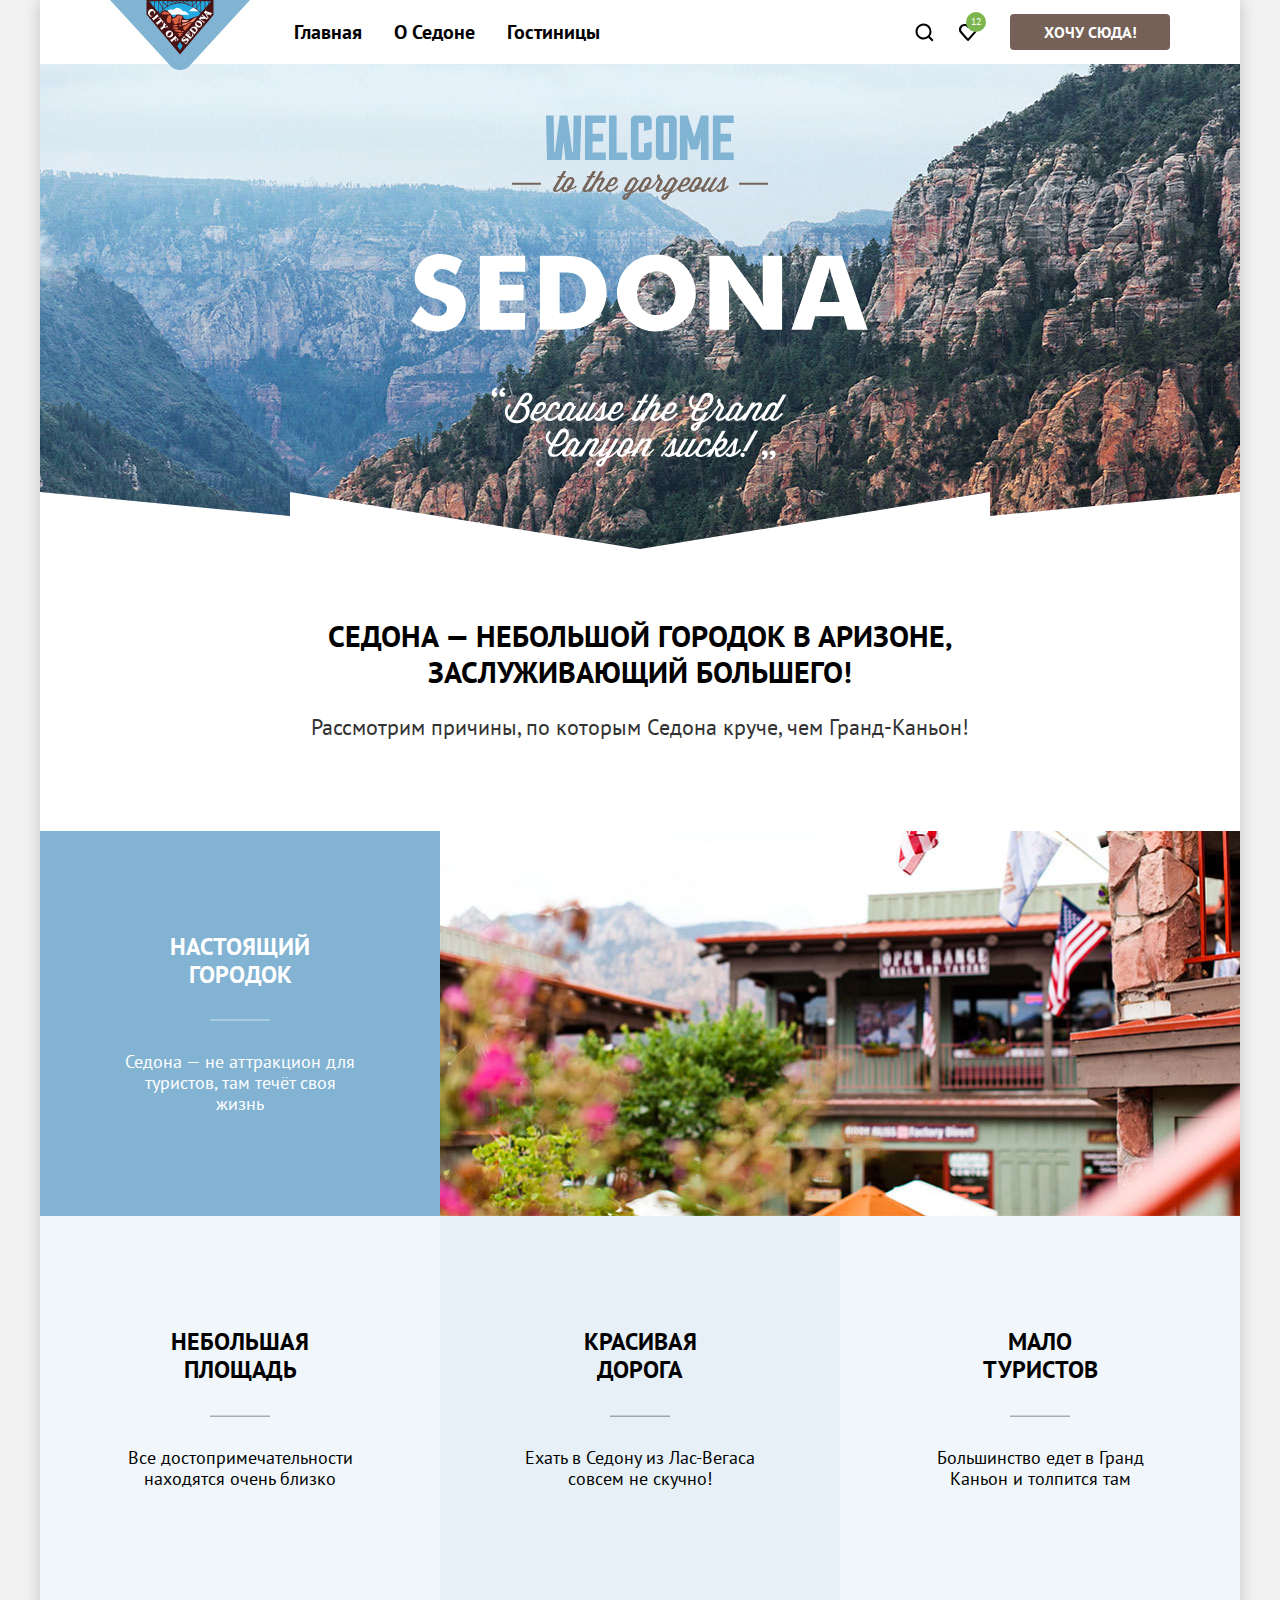
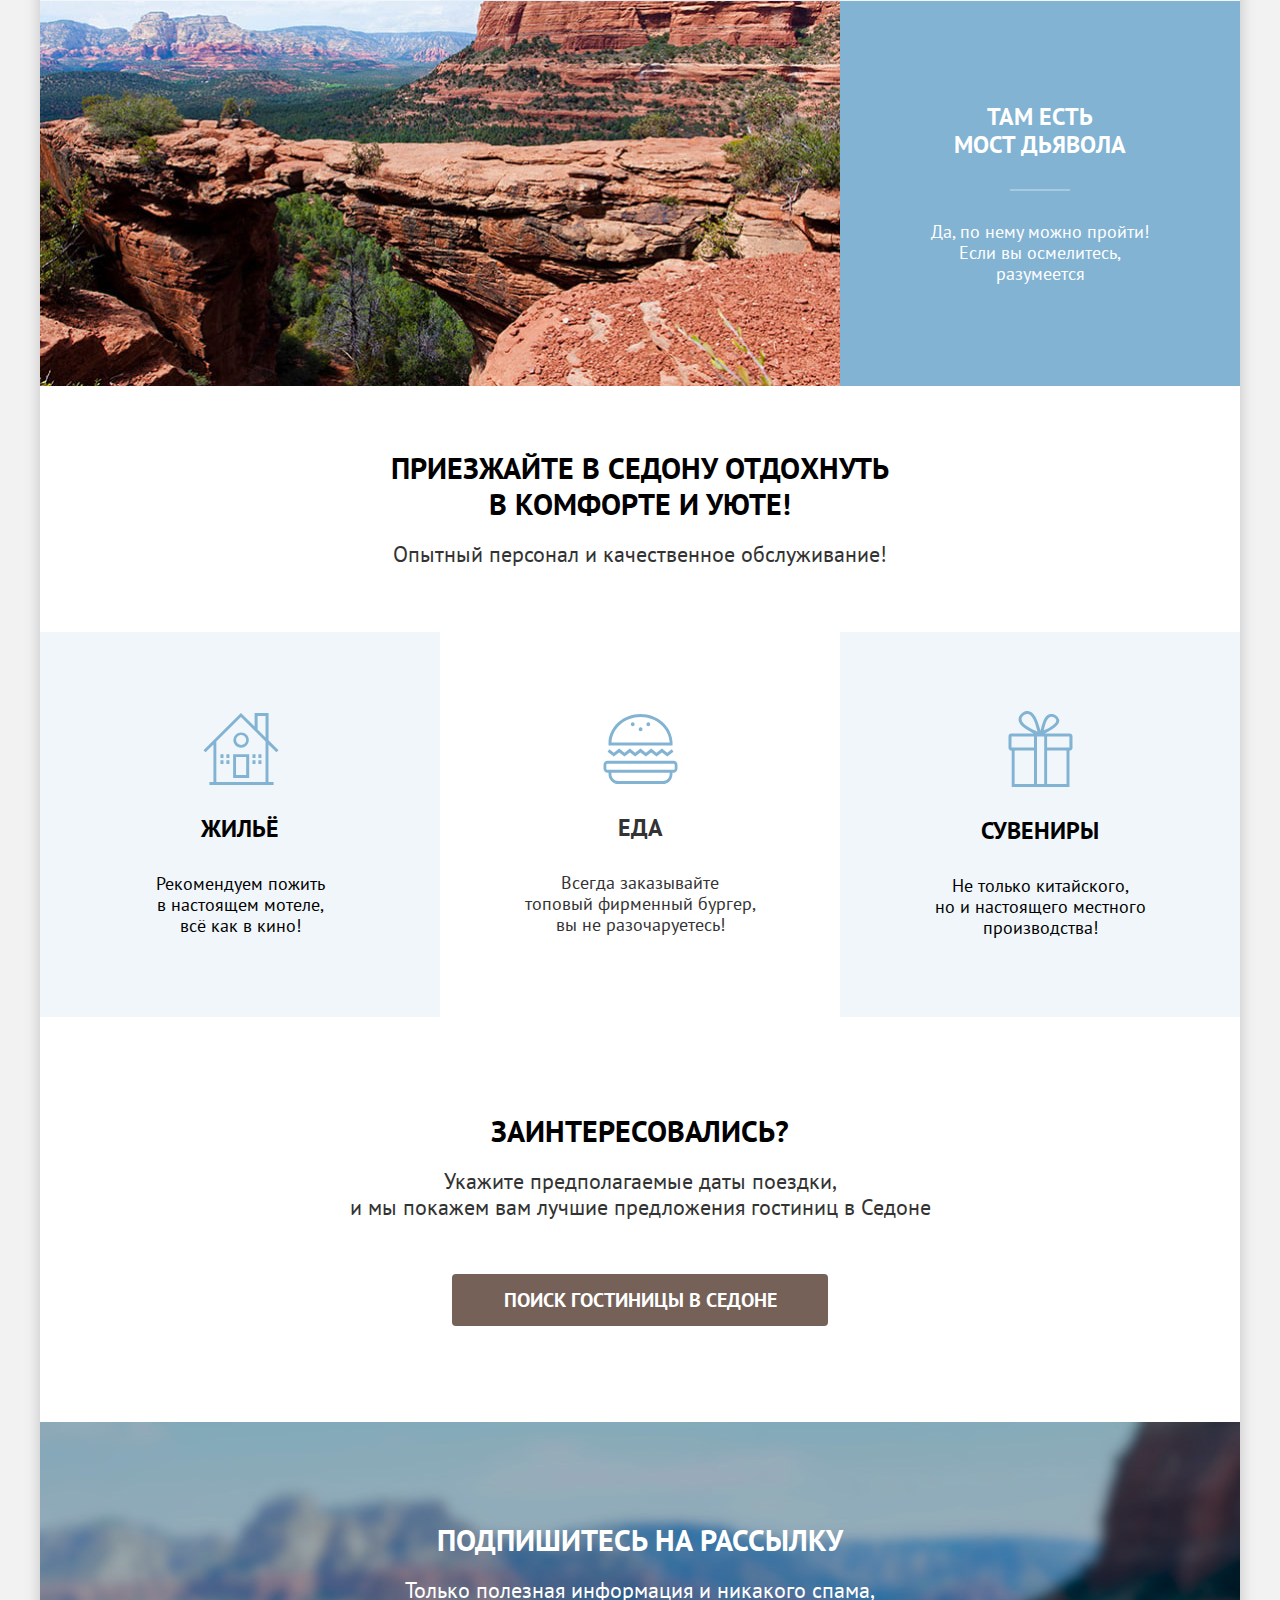
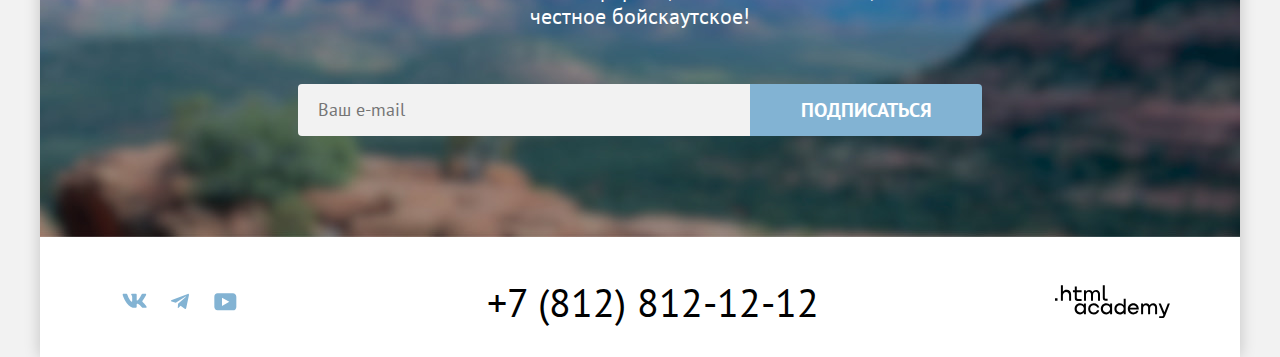
==== commit 7768eb34: "Исправляет мелкие недостатки" ====
--- a/index.html
+++ b/index.html
@@ -15,7 +15,7 @@
           </a>
           <ul class="header-nav-list">
             <li class="header-nav-item">
-              <a class="header-nav-link bold header-nav-link-current" href="#" aria-current="page">
+              <a class="header-nav-link bold" href="#" aria-current="page">
                 Главная
               </a>
             </li>
@@ -43,9 +43,9 @@
               </a>
             </li>
           </ul>
-            <a class="registration-link bold uppercase" href="#">
-              Хочу сюда!
-            </a>
+          <a class="registration-link bold uppercase" href="modal.html">
+            Хочу сюда!
+          </a>
         </nav>
       </header>
       <main class="main-index">
@@ -57,7 +57,7 @@
           <div class="advantages-promo-wrapper">
             <h2 class="visually-hidden">Преимущества отдыха в Седоне</h2>
             <p class="advantages-promo bold uppercase">
-              Седона - небольшой городок в Аризоне,<br>
+              Седона &#8212; небольшой городок в Аризоне,<br>
               заслуживающий большего!
             </p>
             <p class="advantages-promo-description">
@@ -69,10 +69,10 @@
               <div class="advantages-item-wrapper">
                 <h3 class="advantages-item-title uppercase">Настоящий<br>городок</h3>
                 <p class="advantages-description">
-                  Седона - не аттракцион для<br>туристов, там течёт своя<br>жизнь
-                </p>
-              </div>
-              <img class="advantages-image" src="images/advantages/advantages-city.jpg" width="800" min-height="385" alt="Вид на улицы Седоны.">
+                  Седона &#8212; не аттракцион для<br>туристов, там течёт своя<br>жизнь
+                </p>
+              </div>
+              <img class="advantages-image" src="images/advantages/advantages-city.jpg" width="800" height="385" alt="Вид на улицы Седоны.">
             </li>
             <li class="advantages-item-light bold">
               <div class="advantages-item-wrapper">
@@ -99,7 +99,7 @@
               </div>
             </li>
             <li class="advantages-item-dark bold">
-              <img src="images/advantages/advantages-bridge.jpg" width="800" min-height="385" alt="Вид на мост дьявола.">
+              <img src="images/advantages/advantages-bridge.jpg" width="800" height="385" alt="Вид на мост дьявола.">
               <div class="advantages-item-wrapper">
                 <h3 class="advantages-item-title uppercase">Там есть<br>мост дьявола</h3>
                 <p class="advantages-description">
@@ -108,12 +108,12 @@
               </div>
             </li>
           </ul>
-          <div class="advantages-promo-wrapper">
-            <p class="advantages-promo bold uppercase">
+          <div class="advantages-invite-wrapper">
+            <p class="advantages-invite bold uppercase">
               Приезжайте в Седону отдохнуть<br>
               в комфорте и уюте!
             </p>
-            <p class="advantages-promo-description">
+            <p class="advantages-invite-description">
               Опытный персонал и качественное обслуживание!
             </p>
           </div>
@@ -213,7 +213,7 @@
           </address>
           <a class="copyright" href="https://htmlacademy.ru/intensive/htmlcss">
             <span class="visually-hidden">Поиск</span>
-            <svg xmlns="http://www.w3.org/2000/svg" aria-hidden="true" focusable="false" width="116" height="35" viewbox="0 0 116 35" fill="none">
+            <svg xmlns="http://www.w3.org/2000/svg" aria-hidden="true" focusable="false" width="115" height="33" viewbox="0 0 115 33" fill="none">
               <path class="copyright-logo" fill="#000" d="M0 13.26v2.6h2.5v-2.6H0ZM11.6 4.86c-1.6 0-2.8.7-3.6 1.7h-.1V.36h-2v15.5h2v-5.3c0-2.1 1.3-3.6 3.3-3.6 1.8 0 2.9 1.4 2.9 3.2v5.7h2v-6.1c.1-3-1.8-4.9-4.5-4.9ZM26.6 5.16h-4.8v-3.7h-2v3.8h-1.9v2h1.9v6c0 1.7 1 2.7 2.7 2.7h4.1v-2h-3.7c-.7 0-1.1-.4-1.1-1.1v-5.7h4.8v-2ZM41.1 4.96c-1.6 0-2.9.8-3.5 2.1h-.1c-.6-1.2-1.8-2.1-3.4-2.1-1.4 0-2.5.8-3.1 1.8h-.1v-1.6H29v10.6h2v-5.4c0-2 1-3.5 2.6-3.5 1.5 0 2.4 1 2.4 2.6v6.3h2v-5.6c0-2.4 1.4-3.3 2.6-3.3 1.5 0 2.4 1 2.4 2.6v6.3h2v-6.5c.1-2.5-1.4-4.3-3.9-4.3ZM47.8 13.06c0 1.7 1 2.7 2.8 2.7h2v-2h-1.7c-.7 0-1.1-.4-1.1-1.1V.36h-2v12.7ZM28.9 20.06c-.9-1.1-2.2-1.8-3.9-1.8-3.1 0-5.4 2.3-5.4 5.6s2.3 5.6 5.4 5.6c1.8 0 3-.8 3.8-1.9h.1v1.6h2v-10.6h-2v1.5Zm-3.6 7.4c-2.2 0-3.6-1.6-3.6-3.6s1.4-3.6 3.6-3.6 3.6 1.6 3.6 3.6c0 1.9-1.4 3.6-3.6 3.6ZM44.2 22.36c-.5-2.4-2.6-4.1-5.4-4.1a5.4 5.4 0 0 0-5.6 5.6c0 3.1 2.2 5.6 5.6 5.6 2.8 0 4.9-1.8 5.4-4.2h-2.1a3.4 3.4 0 0 1-3.3 2.3c-2.2 0-3.6-1.6-3.6-3.6s1.4-3.6 3.6-3.6c1.6 0 2.8 1 3.3 2.2h2.1v-.2ZM55.1 20.06c-.9-1.1-2.2-1.8-3.9-1.8-3.1 0-5.4 2.3-5.4 5.6s2.3 5.6 5.4 5.6c1.8 0 3-.8 3.8-1.9h.1v1.6h2v-10.6h-2v1.5Zm-3.6 7.4c-2.2 0-3.6-1.6-3.6-3.6s1.4-3.6 3.6-3.6 3.6 1.6 3.6 3.6c0 1.9-1.5 3.6-3.6 3.6ZM68.7 20.16c-.9-1.1-2.2-1.9-3.9-1.9-3.1 0-5.4 2.3-5.4 5.6s2.2 5.6 5.4 5.6c1.7 0 3-.8 3.8-1.8h.1v1.5h2v-15.4h-2v6.4Zm-3.6 7.3c-2.2 0-3.6-1.6-3.6-3.6s1.4-3.6 3.6-3.6 3.6 1.6 3.6 3.6c-.1 2-1.5 3.6-3.6 3.6ZM78.3 18.26c-3.3 0-5.5 2.5-5.5 5.6 0 3 2.1 5.6 5.5 5.6 2.5 0 4.5-1.3 5.2-3.6h-2.1c-.5 1-1.6 1.6-3 1.6-1.9 0-3.3-1.3-3.4-2.9h8.8c.2-3.6-2-6.3-5.5-6.3Zm0 1.9c1.7 0 3 1 3.3 2.6h-6.5c.3-1.5 1.5-2.6 3.2-2.6ZM98.2 18.26c-1.6 0-2.9.8-3.6 2h-.1c-.6-1.2-1.8-2-3.4-2-1.4 0-2.5.7-3.1 1.8v-1.5h-1.9v10.6h2v-5.4c0-2 1-3.4 2.6-3.5 1.5 0 2.4 1 2.4 2.6v6.3h2v-5.6c0-2.4 1.4-3.3 2.6-3.3 1.5 0 2.4 1 2.4 2.6v6.3h2v-6.5c.1-2.6-1.4-4.4-3.9-4.4ZM109.4 27.36l-3.6-8.9h-2.2l4.8 11.6c-.3.9-.7 1.2-1.7 1.2h-2.5v2h2.5c1.8 0 2.8-.8 3.5-2.6l4.7-12.2h-2.1l-3.4 8.9Z"/>
             </svg>
           </a>
--- a/styles/style.css
+++ b/styles/style.css
@@ -70,7 +70,7 @@
 .header-nav {
   display: flex;
   align-items: center;
-  min-height: 62px;
+  min-height: 64px;
 }
 
 .header-logo {
@@ -78,6 +78,20 @@
   top: 0;
 }
 
+.header-logo:hover {
+  top: -5px;
+}
+
+.header-logo:focus {
+  outline: none;
+  top: -8px;
+}
+
+.header-logo:active {
+  outline: none;
+  top: -10px;
+}
+
 .header-nav-list {
   display: flex;
   flex-wrap: wrap;
@@ -97,12 +111,38 @@
   padding: 16px;
 }
 
-.header-nav-link-current {
+.header-nav-link {
+  display: block;
+  font-size: 20px;
+  line-height: 120%;
+  text-decoration: none;
+  color: #000000;
+  padding: 16px;
+}
+
+.header-nav-link:hover {
   position: relative;
   text-decoration: underline;
   text-decoration-color: #756257;
   text-underline-offset: 23px;
   text-decoration-thickness: 2px;
+}
+
+.header-nav-link:focus {
+  outline: none;
+  position: relative;
+  text-decoration: underline;
+  text-decoration-color: #756257;
+  text-underline-offset: 23px;
+  text-decoration-thickness: 2px;
+}
+
+.header-nav-link:active {
+  position: relative;
+  text-decoration: underline;
+  text-decoration-color: #756257;
+  text-underline-offset: 23px;
+  text-decoration-thickness: 4px;
 }
 
 .header-add-list {
@@ -138,7 +178,22 @@
 }
 
 .header-add-link-favorites {
+  position: relative;
   background-image: url(../images/icons/header-favorites.svg);
+}
+
+.header-add-link:hover {
+  background-size: 55%;
+}
+
+.header-add-link:focus {
+  outline: none;
+  background-size: 55%;
+}
+
+.header-add-link:active {
+  outline: none;
+  background-size: 50%;
 }
 
 .favorites-number {
@@ -159,7 +214,7 @@
 
 .registration-link {
   display: block;
-  min-width: 170px;
+  min-width: 160px;
   font-size: 16px;
   line-height: 125%;
   text-decoration: none;
@@ -169,6 +224,24 @@
   border-radius: 4px;
 }
 
+.registration-link:hover {
+  background-color: #615048;
+}
+
+.registration-link:focus {
+  outline: none;
+  background-color: #615048;
+}
+
+.registration-link:active {
+  background-color: #756157;
+  color: rgba(255, 255, 255, 0.3);
+}
+
+.registration-link:disabled {
+  background-color: #e5e5e5;
+}
+
 .main-index {
   flex-grow: 1;
   text-align: center;
@@ -176,10 +249,11 @@
 
 .hero {
   background-image: url(../images/hero-background-mask.svg), url(../images/hero-background.jpg);
-  background-size: 101%, cover;
+  background-size: 100%, cover;
   background-position: center bottom, center;
   background-repeat: no-repeat;
   background-color: #82B3D3;
+  line-height: 0;
   padding: 51px 20px 82px;
 }
 
@@ -187,7 +261,8 @@
   display: flex;
   flex-direction: column;
   justify-content: center;
-  min-height: 260px;
+  min-height: 261px;
+  margin-bottom: 21px;
   padding: 20px;
 }
 
@@ -237,10 +312,10 @@
   display: block;
   width: 60px;
   height: 2px;
-  background-image: url(../images/advantages-rectangle-light.svg);
+  background-image: url(../images/advantages/advantages-rectangle-light.svg);
   background-size: cover;
   background-repeat: no-repeat;
-  margin: 30px auto 30px;
+  margin: 30px auto;
 }
 
 .advantages-description {
@@ -264,7 +339,7 @@
   display: block;
   width: 60px;
   height: 2px;
-  background-image: url(../images/advantages-rectangle-dark.svg);
+  background-image: url(../images/advantages/advantages-rectangle-dark.svg);
   background-size: cover;
   background-repeat: no-repeat;
   margin: 30px auto 30px;
@@ -280,10 +355,30 @@
   display: block;
   width: 60px;
   height: 2px;
-  background-image: url(../images/advantages-rectangle-dark.svg);
+  background-image: url(../images/advantages/advantages-rectangle-dark.svg);
   background-size: cover;
   background-repeat: no-repeat;
   margin: 30px auto 30px;
+}
+
+.advantages-invite-wrapper {
+  display: flex;
+  flex-direction: column;
+  justify-content: center;
+  min-height: 246px;
+  padding: 20px;
+}
+
+.advantages-invite {
+  font-size: 30px;
+  line-height: 120%;
+  color: #000000;
+  margin: 0;
+  margin-bottom: 20px;
+}
+
+.advantages-invite-description {
+  margin: 0;
 }
 
 .advantages-offer-list {
@@ -312,6 +407,7 @@
   font-size: 24px;
   line-height: 117%;
   margin: 0;
+  margin-top: 30px;
   margin-bottom: 30px;
 }
 
@@ -323,17 +419,23 @@
 
 .advantages-house::before {
   content: url(../images/advantages/advantages-house.svg);
-  margin-bottom: 30px;
+  width: 75px;
+  height: 72px;
+  margin: 0 auto;
 }
 
 .advantages-food::before {
   content: url(../images/advantages/advantages-food.svg);
-  margin-bottom: 30px;
+  width: 74px;
+  height: 70px;
+  margin: 0 auto;
 }
 
 .advantages-souvenirs::before {
   content: url(../images/advantages/advantages-souvenirs.svg);
-  margin-bottom: 30px;
+  width: 64px;
+  height: 76px;
+  margin: 0 auto;
 }
 
 .search {
@@ -370,6 +472,24 @@
   border-radius: 4px;
   padding: 8px 5px;
   cursor: pointer;
+}
+
+.button-search-hotel:hover {
+  background-color: #615048;
+}
+
+.button-search-hotel:focus {
+  outline: none;
+  background-color: #615048;
+}
+
+.button-search-hotel:active {
+  background-color: #756157;
+  color: rgba(255, 255, 255, 0.3);
+}
+
+.button-search-hotel:disabled {
+  background-color: #e5e5e5;
 }
 
 .subscribe {
@@ -388,7 +508,7 @@
 
 .subscribe-promo {
   font-size: 30px;
-  line-height: 120%;
+  line-height: 115%;
   color: #ffffff;
   margin: 0;
   margin-bottom: 20px;
@@ -432,22 +552,36 @@
   cursor: pointer;
 }
 
-.page-footer {
-  padding: 0 70px;
-  text-align: center;
+.button-subscribe:hover {
+  background-color: #68A2CA;
+}
+
+.button-subscribe:focus {
+  outline: none;
+  background-color: #68A2CA;
+}
+
+.button-subscribe:active {
+  background-color: #82B3D3;
+  color: rgba(255, 255, 255, 0.3);
+}
+
+.button-subscribe:disabled {
+  background-color: #e5e5e5;
 }
 
 .contacts {
   display: flex;
+  align-items: center;
   justify-content: space-between;
-  align-items: center;
   min-height: 120px;
+  padding: 40px 70px 30px;
 }
 
 .social-list {
   display: flex;
   flex-wrap: wrap;
-  max-width: 150px;
+  width: 183px;
   list-style-type: none;
   margin: 0;
   padding: 0;
@@ -462,7 +596,7 @@
   text-decoration: none;
   color: #000000;
   margin: 0;
-  padding: 13px;
+  padding: 13px 12px;
 }
 
 .social-link:hover .social-link-icon {
@@ -471,6 +605,10 @@
 
 .social-link:focus .social-link-icon {
   fill: #68A2CA;
+}
+
+.social-link:focus {
+  outline: none;
 }
 
 .social-link:active .social-link-icon {
@@ -485,7 +623,7 @@
   color: #000000;
   font-style: normal;
   text-decoration: none;
-  padding: 30px;
+  padding: 5px 5px;
 }
 
 .phone:hover {
@@ -493,6 +631,7 @@
 }
 
 .phone:focus {
+  outline: none;
   color: #756157;
 }
 
@@ -501,11 +640,13 @@
 }
 
 .copyright {
+  display: block;
+  width: 157px;
+  text-align: end;
   font-size: 2px;
   line-height: 100%;
-  display: block;
   text-decoration: none;
-  padding: 30px;
+  padding: 8px 0;
 }
 
 .copyright:hover .copyright-logo {
@@ -514,6 +655,10 @@
 
 .copyright:focus .copyright-logo {
   fill: #756157;
+}
+
+.copyright:focus {
+  outline: none
 }
 
 .copyright:active .copyright-logo {
@@ -527,7 +672,7 @@
 
 .filter {
   text-align: left;
-  min-height: 435px;
+  min-height: 412px;
   background-image: url(../images/filter-background.jpg);
   background-size: cover;
   background-position: center;
@@ -541,7 +686,7 @@
   line-height: 130%;
   color: #ffffff;
   margin: 0;
-  margin-bottom: 8px;
+  margin-bottom: 4px;
 }
 
 .breadscrumble-list {
@@ -549,7 +694,7 @@
   gap: 10px;
   list-style-type: none;
   margin: 0;
-  margin-bottom: 40px;
+  margin-bottom: 39px;
   padding: 0;
 }
 
@@ -559,6 +704,38 @@
   line-height: 100%;
   text-decoration: none;
   color: #ffffff;
+  padding: 8px;
+  padding-left: 0;
+}
+
+.breadscrumble-link:hover {
+  color: rgba(255, 255, 255, 0.6);
+}
+
+.breadscrumble-link:focus {
+  outline: none;
+  color: rgba(255, 255, 255, 0.6);
+}
+
+.breadscrumble-link:active {
+  color: rgba(255, 255, 255, 0.3);
+}
+
+.breadscrumble-link:hover .breadscrumble-home {
+  fill: rgba(255, 255, 255, 0.6);
+}
+
+.breadscrumble-link:focus .breadscrumble-home {
+  outline: none;
+  fill: rgba(255, 255, 255, 0.6);
+}
+
+.breadscrumble-link:active .breadscrumble-home {
+  fill: rgba(255, 255, 255, 0.3);
+}
+
+.breadscrumble-item:not(:last-child)::after {
+  content: url(../images/icons/arrow-right.svg);
 }
 
 .hotel-filter-list {
@@ -581,7 +758,7 @@
   line-height: 120%;
   color: #ffffff;
   margin: 0;
-  margin-bottom: 32px;
+  margin-bottom: 33px;
   padding: 0;
 }
 
@@ -592,19 +769,81 @@
 }
 
 .control-item {
+  display: flex;
+  gap: 16px;
   font-size: 18px;
   font-weight: 400;
   line-height: 128%;
   color: #ffffff;
 }
 
-.infrastructure-filter-list .control-input {
+.infrastructure-check {
+  position: relative;
+  display: block;
+  box-sizing: content-box;
   width: 20px;
   height: 20px;
-  border-radius: 4px;
-  margin-right: 16px;
-  margin-bottom: 17.5px;
+  background-color: #ffffff;
+  border-radius: 4px;
+  margin-bottom: 19px;
   cursor: pointer;
+}
+
+.infrastructure-filter-list input:checked +.infrastructure-check::after {
+  content: "";
+  position: absolute;
+  width: 100%;
+  height: 100%;
+  top: 0;
+  left: 0;
+  background-image: url(../images/icons/check.svg);
+  background-position: center;
+  background-repeat: no-repeat;
+}
+
+.infrastructure-check:hover {
+  background-color: rgba(255, 255, 255, 0.6);
+}
+
+.infrastructure-check:hover + .infrastructure-name {
+  color: rgba(255, 255, 255, 0.6);
+}
+
+.infrastructure-filter-item .control-input:focus + .infrastructure-check {
+  outline: 2px solid #68A2CA;
+  border-radius: 4px;
+}
+
+.infrastructure-filter-item .control-input:active + .infrastructure-check {
+  background-color: rgba(255, 255, 255, 0.1);
+}
+
+.infrastructure-filter-item .control-input:active + .infrastructure-check + .infrastructure-name {
+  color: rgba(255, 255, 255, 0.1);
+}
+
+.hoteltype-check {
+  position: relative;
+  display: block;
+  width: 20px;
+  height: 20px;
+  box-sizing: content-box;
+  background-color: #ffffff;
+  border-radius: 50%;
+  margin-bottom: 19px;
+  cursor: pointer;
+}
+
+.hoteltype-filter-list input:checked +.hoteltype-check::after {
+  content: "";
+  position: absolute;
+  width: 100%;
+  height: 100%;
+  top: 0;
+  left: 0;
+  background-image: url(../images/icons/check-circle.svg);
+  background-position: center;
+  background-repeat: no-repeat;
 }
 
 .hoteltype-filter-list {
@@ -621,18 +860,59 @@
   cursor: pointer;
 }
 
+.hoteltype-check:hover {
+  background-color: rgba(255, 255, 255, 0.6);
+}
+
+.hoteltype-check:hover + .hoteltype-name {
+  color: rgba(255, 255, 255, 0.6);
+}
+
+.hoteltype-filter-item .control-input:focus + .hoteltype-check {
+  outline: 2px solid #68A2CA;
+  border-radius: 50%;
+}
+
+.hoteltype-filter-item .control-input:active + .hoteltype-check {
+  background-color: rgba(255, 255, 255, 0.1);
+}
+
+.hoteltype-filter-item .control-input:active + .hoteltype-check + .hoteltype-name {
+  color: rgba(255, 255, 255, 0.1);
+}
+
 .price-filter-list {
+  position: relative;
   display: flex;
   gap: 2px;
   width: 288px;
   list-style-type: none;
-  margin: 0 0 36px;
+  margin: 0 0 34px;
   padding: 0;
 }
 
+.price-min-label {
+  position: absolute;
+  font-size: 18px;
+  line-height: 133%;
+  color: rgba(0, 0, 0, 0.3);
+  top: 12px;
+  left: 106px;
+}
+
+.price-max-label {
+  position: absolute;
+  font-size: 18px;
+  line-height: 133%;
+  color: rgba(0, 0, 0, 0.3);
+  top: 12px;
+  right: 20px;
+}
+
 .price-filter-min {
-  width: 143px;
-  min-height: 48px;
+  width: 103px;
+  min-height: 24px;
+  box-sizing: content-box;
   font-family: inherit;
   margin: 0;
   font-size: 18px;
@@ -644,9 +924,15 @@
   padding: 12px 20px;
 }
 
+.price-filter-min:focus {
+  outline: 3px solid #83B3D3;
+  border-radius: 4px 0 0 4px;
+}
+
 .price-filter-max {
-  width: 143px;
+  width: 103px;
   min-height: 24px;
+  box-sizing: content-box;
   font-family: inherit;
   margin: 0;
   font-size: 18px;
@@ -658,15 +944,103 @@
   padding: 12px 20px;
 }
 
+.price-filter-max:focus {
+  outline: 3px solid #83B3D3;
+  border-radius: 0 4px 4px 0;
+}
+
 .range-wrapper {
   position: relative;
 }
 
-.price-range {
+.price-range-min {
   position: absolute;
-  min-width: 288px;
+  top: 8px;
+  left: 3px;
+  width: 1px;
+  height: 1px;
+}
+
+.price-range-min:focus {
+  outline: none;
+}
+
+.range-line-min {
+  position: absolute;
+  top: 8px;
+  left: 20px;
+  display: block;
+  width: 268px;
   height: 4px;
+  background-color: #ffffff;
+}
+
+.range-slider-min {
+  position: absolute;
+  box-sizing: content-box;
+  top: 0;
+  left: 0;
+  display: block;
+  width: 20px;
+  height: 20px;
+  border-radius: 4px;
+  background-color: #ffffff;
   cursor: pointer;
+}
+
+.price-range-min:focus + .range-slider-min {
+  outline: 2px solid #83B3D3;
+  border-radius: 4px;
+}
+
+.range-slider-min:active {
+  outline: 2px solid #83B3D3;
+  border-radius: 4px;
+}
+
+.price-range-max {
+  position: absolute;
+  top: 8px;
+  left: 215px;
+  width: 1px;
+  height: 1px;
+}
+
+.price-range-max:focus {
+  outline: none;
+}
+
+.range-line-max {
+  position: absolute;
+  top: 8px;
+  left: 227px;
+  display: block;
+  width: 61px;
+  height: 4px;
+  background-color: #585858;
+}
+
+.range-slider-max {
+  position: absolute;
+  box-sizing: content-box;
+  top: 0;
+  left: 207px;
+  display: block;
+  width: 20px;
+  height: 20px;
+  border-radius: 4px;
+  background-color: #ffffff;
+  cursor: pointer;
+}
+
+.price-range-max:focus + .range-slider-max {
+  outline: 2px solid #83B3D3;
+  border-radius: 4px;
+}
+
+.range-slider-max:active {
+  outline: 2px solid #83B3D3;
+  border-radius: 4px;
 }
 
 .button-filter-accept {
@@ -684,16 +1058,53 @@
   cursor: pointer;
 }
 
+.button-filter-accept:hover {
+  background-color: #68A2CA;
+}
+
+.button-filter-accept:focus {
+  outline: none;
+  background-color: #68A2CA;
+}
+
+.button-filter-accept:active {
+  background-color: #82B3D3;
+  color: rgba(255, 255, 255, 0.3);
+}
+
+.button-filter-accept:disabled {
+  background-color: #e5e5e5;
+}
+
 .button-filter-reset {
+  box-sizing: content-box;
   font-family: inherit;
   font-size: 16px;
   line-height: 125%;
-  width: 190px;
+  width: 170px;
   background-color: transparent;
   color: #ffffff;
   border: none;
   padding: 8px 10px;
   cursor: pointer;
+}
+
+.button-filter-reset:hover {
+  color: rgba(255, 255, 255, 0.6);
+}
+
+.button-filter-reset:focus {
+  outline: 3px solid #68A2CA;
+  border-radius: 4px;
+}
+
+.button-filter-reset:active {
+  border: none;
+  color: rgba(255, 255, 255, 0.3);
+}
+
+.button-filter-reset:disabled {
+  color: rgba(255, 255, 255, 0.1);
 }
 
 .catalog {
@@ -715,15 +1126,21 @@
 }
 
 .catalog-sort {
+  position: relative;
+  font-family: inherit;
   font-size: 18px;
   font-weight: 400;
   line-height: 117%;
   min-width: 292px;
-  min-height: 49px;
+  min-height: 48px;
   border: 2px solid #E5E5E5;
   border-radius: 4px;
   margin-right: 70px;
   padding: 12px 20px;
+  appearance: none;
+  background-image: url(../images/icons/arrow-down.svg);
+  background-repeat: no-repeat;
+  background-position: right 18px center;
 }
 
 .catalog-sort:hover {
@@ -736,7 +1153,7 @@
 }
 
 .catalog-sort:disabled {
-  border-color: (0, 0, 0, 0.3)
+  border-color: rgba(0, 0, 0, 0.3);
 }
 
 .viewtype-list {
@@ -749,8 +1166,8 @@
 
 .viewtype-item {
   display: block;
-  min-width: 50px;
-  min-height: 50px;
+  min-width: 48px;
+  min-height: 48px;
   margin: 0;
   padding: 9px 14px;
   border: 2px solid #E5E5E5;
@@ -791,7 +1208,7 @@
 .hotel-list {
   display: grid;
   grid-template-columns: 1fr 1fr 1fr;
-  gap: 16px;
+  gap: 18px;
   list-style-type: none;
   margin: 0;
   margin-bottom: 80px;
@@ -846,14 +1263,35 @@
 }
 
 .moredetails {
+  display: block;
+  font-family: inherit;
   font-size: 16px;
   line-height: 125%;
   text-decoration: none;
+  width: 138px;
   background-color: #756157;
   color: #ffffff;
   padding: 8px;
   border: none;
   border-radius: 4px;
+}
+
+.moredetails:hover {
+  background-color: #615048;
+}
+
+.moredetails:focus {
+  outline: none;
+  background-color: #615048;
+}
+
+.moredetails:active {
+  background-color: #756157;
+  color: rgba(255, 255, 255, 0.3);
+}
+
+.moredetails:disabled {
+  background-color: #e5e5e5;
 }
 
 .button-favorites-add {
@@ -868,6 +1306,24 @@
   cursor: pointer;
 }
 
+.button-favorites-add:hover {
+  background-color: #68A2CA;
+}
+
+.button-favorites-add:focus {
+  outline: none;
+  background-color: #68A2CA;
+}
+
+.button-favorites-add:active {
+  background-color: #82B3D3;
+  color: rgba(255, 255, 255, 0.3);
+}
+
+.button-favorites-add:disabled {
+  background-color: #e5e5e5;
+}
+
 .button-favorites-remove {
   font-family: inherit;
   font-size: 16px;
@@ -880,9 +1336,26 @@
   cursor: pointer;
 }
 
+.button-favorites-remove:hover {
+  background-color: #6C9E42;
+}
+
+.button-favorites-remove:focus {
+  outline: none;
+  background-color: #6C9E42;
+}
+
+.button-favorites-remove:active {
+  background-color: #7DB54F;
+  color: rgba(255, 255, 255, 0.3);
+}
+
+.button-favorites-remove:disabled {
+  background-color: #e5e5e5;
+}
+
 p.rating-star {
   margin: 0;
-
 }
 
 .rating {
@@ -890,26 +1363,30 @@
   font-weight: 400;
   line-height: 125%;
   text-align: center;
+  margin: 0;
   padding: 8px;
   background-color: #f2f2f2;
   border-radius: 4px;
   color: #333333;
-  text-decoration: none;
-}
-
-.stars-four::after {
-  content: url(../images/icons/stars-four.svg);
-  display: block;
-}
-
-.stars-three::after {
-  content: url(../images/icons/stars-three.svg);
-  display: block;
-}
-
-.stars-two::after {
-  content: url(../images/icons/stars-two.svg);
-  display: block;
+}
+
+.rating-star {
+  min-height: 36px;
+  background-image: url("data:image/svg+xml,%3Csvg width='24' height='17' viewBox='0 0 24 17' fill='none' xmlns='http://www.w3.org/2000/svg'%3E%3Cpath d='M9 0L11.1 6.5H18L12.4 10.5L14.6 17L9 13L3.4 17L5.6 10.5L0 6.5H6.9L9 0Z' fill='%2383B3D3'/%3E%3C/svg%3E");
+  background-position: center left;
+  background-repeat: repeat-x;
+}
+
+.stars-four {
+  width: 96px;
+}
+
+.stars-three {
+  width: 72px;
+}
+
+.stars-two {
+  width: 48px;
 }
 
 .pagination-list {
@@ -939,6 +1416,7 @@
 }
 
 .pagination-link:not(.pagination-current):not(.pagination-uncover):focus {
+  outline: none;
   background-color: #68A2CA;
 }
 
@@ -954,6 +1432,19 @@
 .pagination-uncover {
   background-color: #ffffff;
   color: #000000;
+}
+
+.pagination-uncover:hover {
+  background-color: rgba(180, 180, 180, 0.3);
+}
+
+.pagination-uncover:focus {
+  outline: none;
+  background-color: rgba(180, 180, 180, 0.3);
+}
+
+.pagination-uncover:active {
+  background-color: rgba(180, 180, 180, 0.7);
 }
 
 .subscribe-inner {
@@ -961,9 +1452,9 @@
   flex-direction: column;
   justify-content: center;
   align-items: center;
-  min-height: 375px;
+  min-height: 415px;
   background-color: #ffffff;
-  padding: 20px;
+  padding: 96px 20px 104px;
 }
 
 .subscribe-promo-inner {
@@ -979,3 +1470,331 @@
   margin: 0;
   margin-bottom: 54px;
 }
+
+.modal-container {
+  position: fixed;
+  top: 0;
+  left: 0;
+  display: flex;
+  width: 100%;
+  height: 100%;
+  background-color: rgba(255, 255, 255, 0.8)
+}
+
+.modal {
+  position: relative;
+  margin: auto;
+  width: 717px;
+  padding: 64px 70px;
+  background-color: #ffffff;
+  border-radius: 30px;
+  box-shadow: 0 25px 50px rgba(0, 0, 0, 0.2);
+}
+
+.modal-close-button {
+  position: absolute;
+  padding: 0;
+  top: 64px;
+  right: 52px;
+  width: 52px;
+  height: 52px;
+  border: none;
+  border-radius: 50%;
+  background-color: #f2f2f2;
+  background-image: url(../images/icons/close.svg);
+  background-position: center;
+  background-repeat: no-repeat;
+  cursor: pointer;
+}
+
+.modal-close-button:hover {
+  background-color: #e6e6e6;
+}
+
+.modal-close-button:focus {
+  outline: 3px solid #83b3d3;
+}
+
+.modal-close-button:active {
+  outline: none;
+  opacity: 30%;
+}
+
+.modal-search-group {
+  border: none;
+  margin: 0;
+  margin-bottom: 48px;
+  padding: 0;
+}
+
+.modal-search-title {
+  display: block;
+  max-width: 500px;
+  font-size: 30px;
+  line-height: 120%;
+  color: #000000;
+  margin: 0;
+  margin-bottom: 64px;
+}
+
+.modal-search-container {
+  display: grid;
+  grid-template-columns: 137px 197px 131px 112px;
+  row-gap: 4px;
+  align-items: center;
+}
+
+.modal-search-label {
+  position: relative;
+  grid-column: span 1;
+  font-size: 20px;
+  line-height: 120%;
+  color: #000000;
+  margin: 0;
+  padding-right: 4px;
+}
+
+.modal-search-date {
+  position: relative;
+  grid-column: 2 / -1;
+}
+
+.modal-date-input {
+  width: 100%;
+  font-family: inherit;
+  font-size: 18px;
+  line-height: 133%;
+  margin: 0;
+  padding: 12px 20px;
+  color: #000000;
+  background-color: #f2f2f2;
+  border: none;
+  border-radius: 4px;
+}
+
+.modal-date-input:hover {
+  background-color: #e6e6e6;
+}
+
+.modal-date-input:focus {
+  border: none;
+  outline: 3px solid #83b3d3;
+}
+
+.modal-date-input-calendar {
+  position: absolute;
+  top: 15px;
+  right: 15px;
+  display: block;
+  width: 20px;
+  height: 20px;
+  margin: 0;
+  padding: 0;
+  background-image: url(../images/icons/calendar.svg);
+  background-repeat: no-repeat;
+  opacity: 30%;
+  cursor: pointer;
+}
+
+.modal-date-input-calendar:hover {
+  opacity: 70%;
+}
+
+.modal-date-input-calendar:focus {
+  outline: none;
+  opacity: 70%;
+}
+
+.modal-date-input-calendar:active {
+  opacity: 70%;
+}
+
+.modal-search-date-past {
+  grid-column: 2 / -1;
+  align-self: start;
+  min-height: 40px;
+  font-size: 16px;
+  line-height: 131%;
+  color: #ff5757;
+  margin: 0;
+  padding: 1px 21px;
+}
+
+.modal-search-date-future {
+  grid-column: 2 / -1;
+  align-self: start;
+  min-height: 40px;
+  font-size: 16px;
+  line-height: 131%;
+  color: #333333;
+  margin: 0;
+  padding: 1px 21px;
+}
+
+.modal-old-input {
+  display: flex;
+  max-width: 110px;
+  background-color: #f2f2f2;
+  border: none;
+  border-radius: 4px;
+}
+
+.modal-old-container {
+  display: flex;
+  justify-content: center;
+  align-items: center;
+  width: 40px;
+  min-height: 48px;
+  border: none;
+  border-radius: 4px;
+}
+
+.modal-old-minus-button {
+  width: 26px;
+  min-height: 26px;
+  border: none;
+  background-image: url("data:image/svg+xml,%3Csvg width='14' height='2' viewBox='0 0 14 2' fill='none' xmlns='http://www.w3.org/2000/svg'%3E%3Cpath d='M0 0L0 2L14 2V0L0 0Z' fill='%23756157' fill-opacity='0.3'/%3E%3C/svg%3E");
+  background-position: center;
+  background-repeat: no-repeat;
+  cursor: pointer;
+}
+
+.modal-old-minus-button:hover {
+  outline: none;
+  background-image: url("data:image/svg+xml,%3Csvg width='14' height='2' viewBox='0 0 14 2' fill='none' xmlns='http://www.w3.org/2000/svg'%3E%3Cpath d='M0 0L0 2L14 2V0L0 0Z' fill='%23000000' fill-opacity='1'/%3E%3C/svg%3E");
+}
+
+.modal-old-minus-button:focus {
+  outline: none;
+  border: 3px solid #83b3d3;
+  border-radius: 4px;
+  background-image: url("data:image/svg+xml,%3Csvg width='14' height='2' viewBox='0 0 14 2' fill='none' xmlns='http://www.w3.org/2000/svg'%3E%3Cpath d='M0 0L0 2L14 2V0L0 0Z' fill='%23000000' fill-opacity='1'/%3E%3C/svg%3E");
+}
+
+.modal-old-minus-button:active {
+  outline: none;
+  background-image: url("data:image/svg+xml,%3Csvg width='14' height='2' viewBox='0 0 14 2' fill='none' xmlns='http://www.w3.org/2000/svg'%3E%3Cpath d='M0 0L0 2L14 2V0L0 0Z' fill='%23756157' fill-opacity='0.3'/%3E%3C/svg%3E");
+}
+
+.modal-old-current {
+  font-size: 18px;
+  line-height: 111%;
+  padding: 15px 10px;
+}
+
+.modal-old-plus-button {
+  width: 26px;
+  min-height: 26px;
+  border: none;
+  background-image: url("data:image/svg+xml,%3Csvg width='14' height='14' viewBox='0 0 14 14' fill='none' xmlns='http://www.w3.org/2000/svg'%3E%3Cpath d='M14 6H8V0H6V6H0V8H6V14H8V8H14V6Z' fill='%23756157' fill-opacity='0.3'/%3E%3C/svg%3E");
+  background-position: center;
+  background-repeat: no-repeat;
+  cursor: pointer;
+}
+
+.modal-old-plus-button:hover {
+  outline: none;
+  background-image: url("data:image/svg+xml,%3Csvg width='14' height='14' viewBox='0 0 14 14' fill='none' xmlns='http://www.w3.org/2000/svg'%3E%3Cpath d='M14 6H8V0H6V6H0V8H6V14H8V8H14V6Z' fill='%23000000' fill-opacity='1'/%3E%3C/svg%3E");
+}
+
+.modal-old-plus-button:focus {
+  outline: none;
+  border: 3px solid #83b3d3;
+  border-radius: 4px;
+  background-image: url("data:image/svg+xml,%3Csvg width='14' height='14' viewBox='0 0 14 14' fill='none' xmlns='http://www.w3.org/2000/svg'%3E%3Cpath d='M14 6H8V0H6V6H0V8H6V14H8V8H14V6Z' fill='%23000000' fill-opacity='1'/%3E%3C/svg%3E");
+}
+
+.modal-old-plus-button:active {
+  outline: none;
+  background-image: url("data:image/svg+xml,%3Csvg width='14' height='14' viewBox='0 0 14 14' fill='none' xmlns='http://www.w3.org/2000/svg'%3E%3Cpath d='M14 6H8V0H6V6H0V8H6V14H8V8H14V6Z' fill='%23756157' fill-opacity='0.3'/%3E%3C/svg%3E");
+}
+
+.modal-old-wrapper {
+  display: flex;
+  gap: 10px;
+  align-items: center;
+}
+
+.modal-old-info {
+  position: relative;
+  display: block;
+  width: 24px;
+  height: 24px;
+  background-color: #83b3d3;
+  border-radius: 50%;
+  background-image: url(../images/icons/info.svg);
+  background-position: center;
+  background-repeat: no-repeat;
+  cursor: pointer;
+}
+
+.popover {
+  position: absolute;
+  display: none;
+  top: 41px;
+  left: -118px;
+  font-family: inherit;
+  font-size: 16px;
+  line-height: 125%;
+  width: 256px;
+  min-height: 143px;
+  padding: 15px 18px 18px 22px;
+  color: #ffffff;
+  background-color: #333333;
+  border-radius: 10px;
+  box-shadow: 0 15px 30px rgba(0, 0, 0, 0.3);
+}
+
+.popover::before {
+  content: "";
+  position: absolute;
+  top: -9px;
+  left: 121px;
+  display: block;
+  width: 19px;
+  height: 9px;
+  background-image: url(../images/icons/popover-triangle.svg);
+  background-size: cover;
+  background-repeat: no-repeat;
+}
+
+.popover-content {
+  margin: 0;
+  font-size: 16px;
+  line-height: 125%;
+}
+
+.modal-old-info:hover .popover {
+  display: block;
+}
+
+.modal-search-button {
+  font-family: inherit;
+  font-size: 20px;
+  line-height: 120%;
+  background-color: #82B3D3;
+  color: #ffffff;
+  padding: 18px 10px;
+  width: 100%;
+  border: none;
+  border-radius: 10px;
+  cursor: pointer;
+}
+
+.modal-search-button:hover {
+  background-color: #68A2CA;
+}
+
+.modal-search-button:focus {
+  outline: none;
+  background-color: #68A2CA;
+}
+
+.modal-search-button:active {
+  background-color: #82B3D3;
+  color: rgba(255, 255, 255, 0.3);
+}
+
+.modal-search-button:disabled {
+  background-color: #e5e5e5;
+}
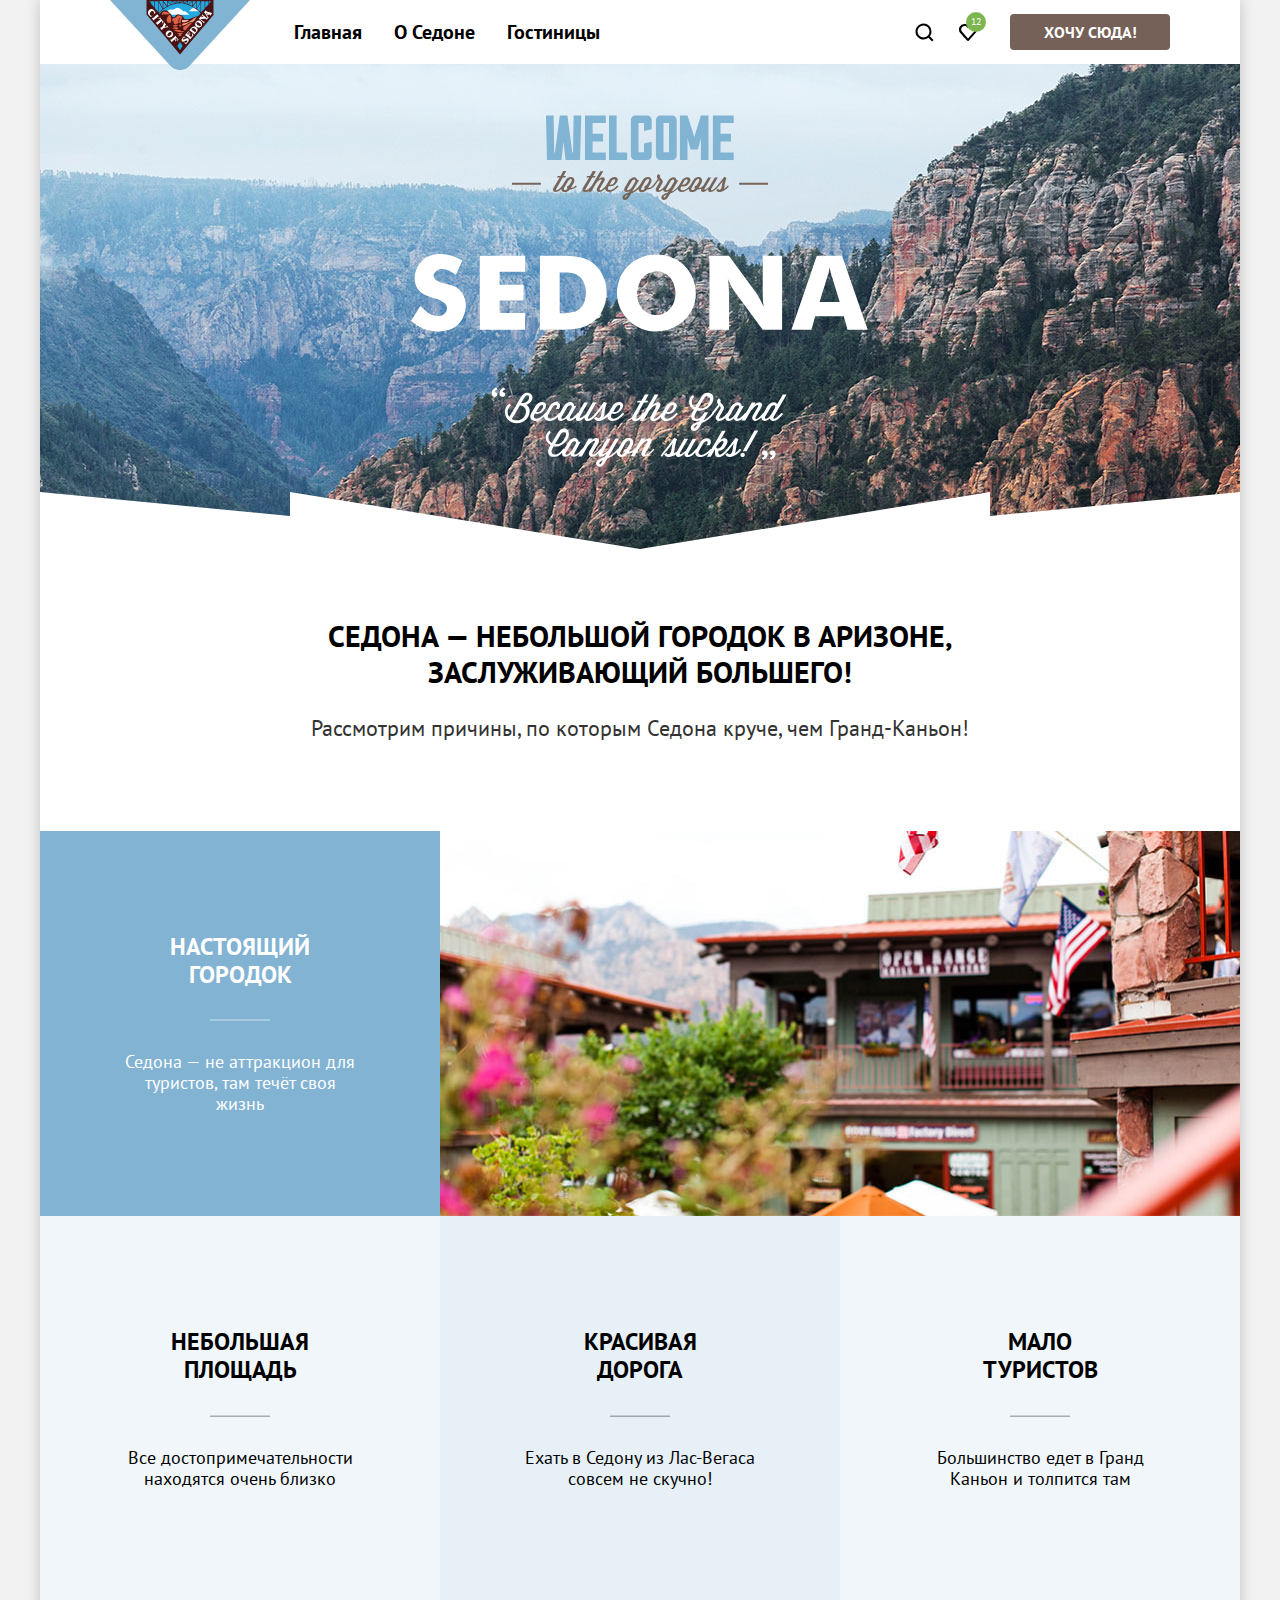
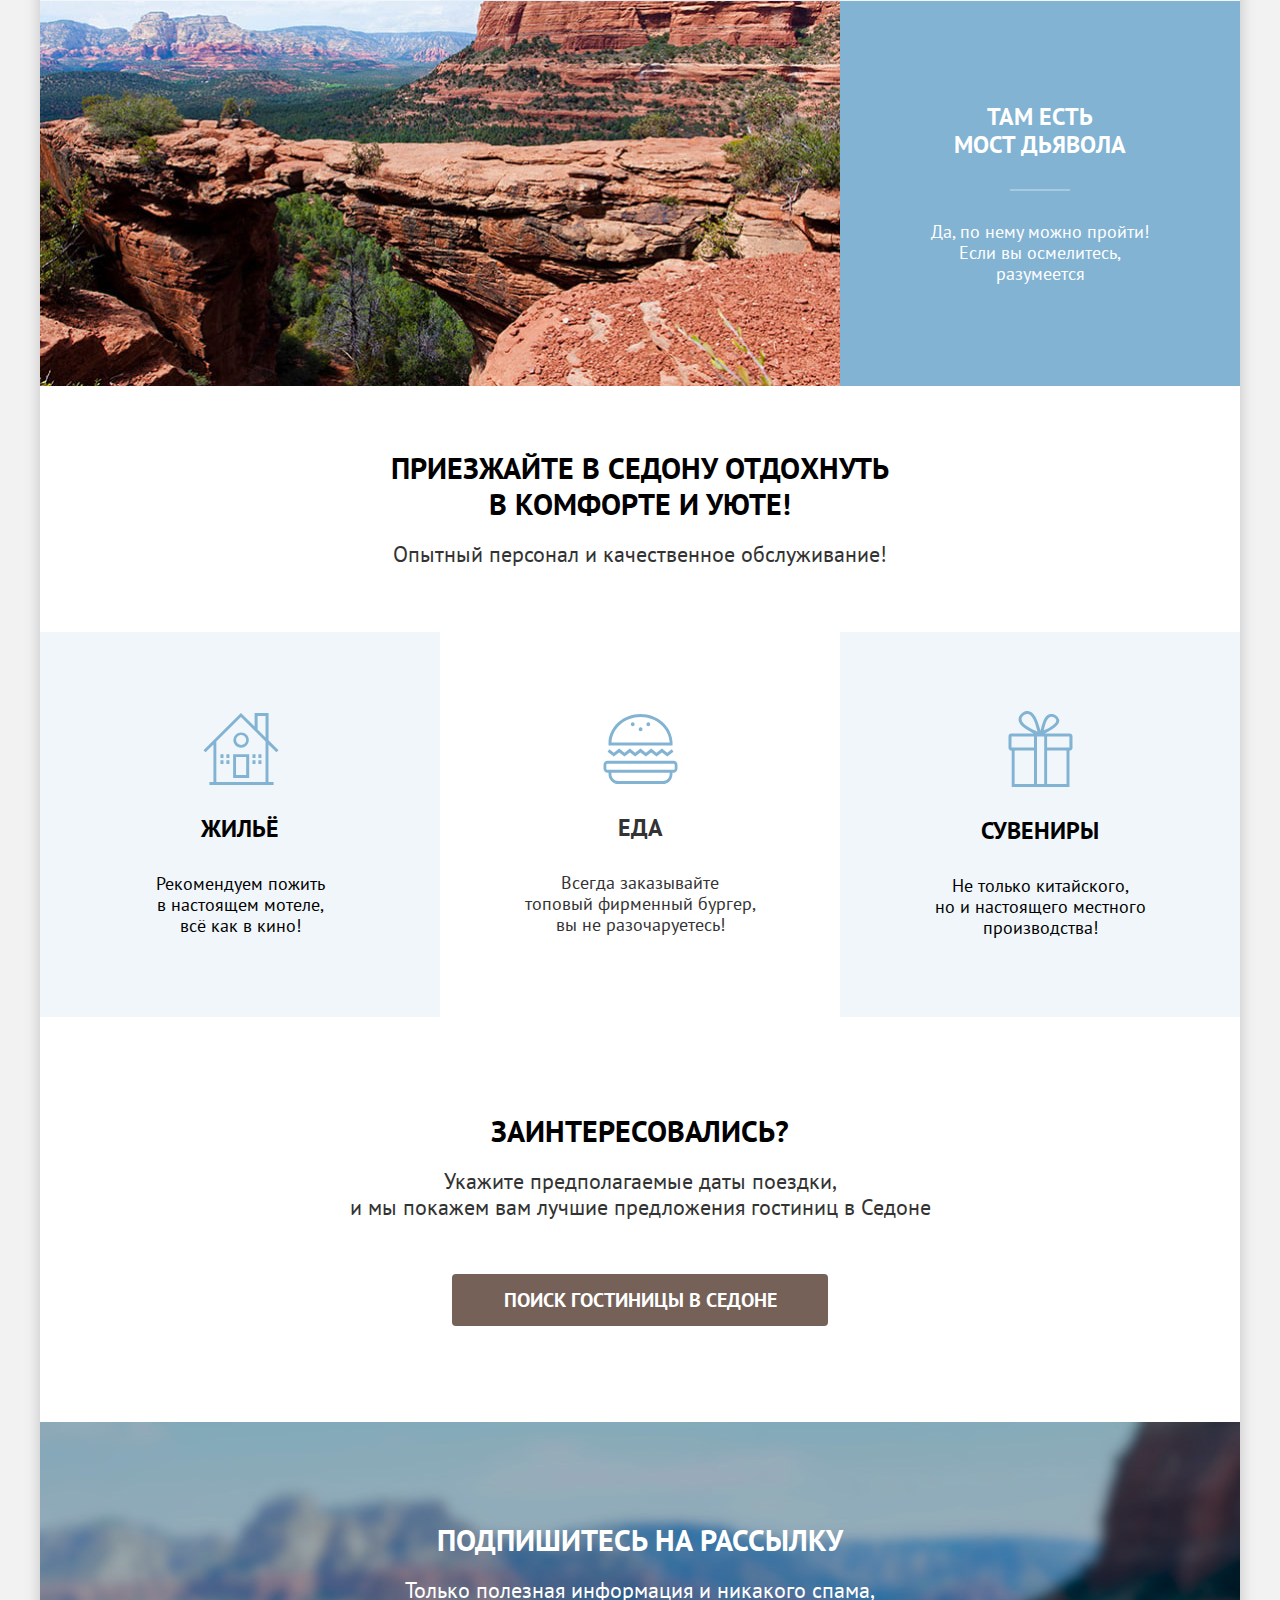
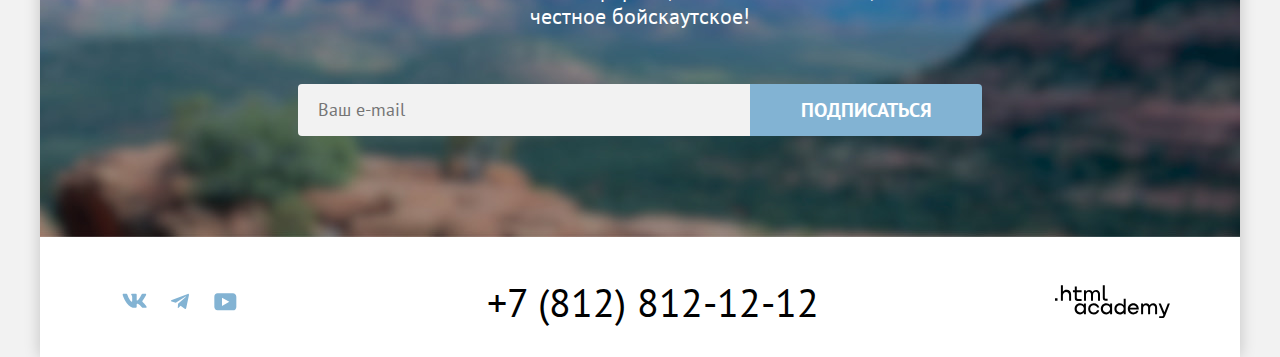
==== commit 5634ff7a: "Готовит проект к защите" ====
--- a/index.html
+++ b/index.html
@@ -14,17 +14,17 @@
             <img src="images/header-logo.svg" width="140" height="70" alt="Логотип города Седона.">
           </a>
           <ul class="header-nav-list">
-            <li class="header-nav-item">
+            <li>
               <a class="header-nav-link bold" href="#" aria-current="page">
                 Главная
               </a>
             </li>
-            <li class="header-nav-item">
+            <li>
               <a class="header-nav-link bold" href="#">
                 О Седоне
               </a>
             </li>
-            <li class="header-nav-item">
+            <li>
               <a class="header-nav-link bold" href="catalog.html">
                 Гостиницы
               </a>
@@ -43,7 +43,7 @@
               </a>
             </li>
           </ul>
-          <a class="registration-link bold uppercase" href="modal.html">
+          <a class="registration-link bold uppercase" href="#">
             Хочу сюда!
           </a>
         </nav>
@@ -53,7 +53,7 @@
           <h1 class="visually-hidden">Город Седона</h1>
           <img src="images/hero-title.svg" width="458" height="352" alt="Надпись «Welcome to the gorgeous Sedona, because the Grand Canyon sucks!»">
         </section>
-        <section class="advantages">
+        <section>
           <div class="advantages-promo-wrapper">
             <h2 class="visually-hidden">Преимущества отдыха в Седоне</h2>
             <p class="advantages-promo bold uppercase">
@@ -177,11 +177,11 @@
             </form>
         </section>
       </main>
-      <footer class="page-footer">
+      <footer>
         <section class="contacts">
           <h2 class="visually-hidden">Контакты</h2>
           <ul class="social-list">
-            <li class="social-item">
+            <li>
               <a class="social-link" href="https://vk.com/htmlacademy">
                 <span class="visually-hidden">В Контакте</span>
                 <svg xmlns="http://www.w3.org/2000/svg" aria-hidden="true" focusable="false" width="25" height="15" viewbox="0 0 25 15" fill="none">
@@ -189,7 +189,7 @@
                 </svg>
               </a>
             </li>
-            <li class="social-item">
+            <li>
               <a class="social-link" href="https://t.me/htmlacademy">
                 <span class="visually-hidden">Телеграм</span>
                 <svg xmlns="http://www.w3.org/2000/svg"  aria-hidden="true" focusable="false" width="19" height="17" viewbox="0 0 19 17" fill="#83B3D3">
@@ -197,7 +197,7 @@
                 </svg>
               </a>
             </li>
-            <li class="social-item">
+            <li>
               <a class="social-link" href="https://www.youtube.com/user/htmlacademyru">
                 <span class="visually-hidden">YouTube</span>
                 <svg xmlns="http://www.w3.org/2000/svg" aria-hidden="true" focusable="false" width="23" height="18" viewbox="0 0 23 18" fill="#83B3D3">
--- a/styles/style.css
+++ b/styles/style.css
@@ -15,7 +15,8 @@
 }
 
 * {
-  box-sizing: border-box;
+  -webkit-box-sizing: border-box;
+          box-sizing: border-box;
 }
 
 html {
@@ -29,18 +30,24 @@
   font-family: "PT Sans", sans-serif;
   font-size: 22px;
   line-height: 118%;
+  color: #333333;
   background-color: #f2f2f2;
-  color: #333333;
 }
 
 .page-container {
-  display: flex;
-  flex-direction: column;
+  display: -webkit-box;
+  display: -ms-flexbox;
+  display: flex;
+  -webkit-box-orient: vertical;
+  -webkit-box-direction: normal;
+      -ms-flex-direction: column;
+          flex-direction: column;
   width: 1200px;
   min-height: 100%;
   margin: 0 auto;
   background-color: #ffffff;
-  box-shadow: 0 0 15px rgba(0, 0, 0, 0.2);
+  -webkit-box-shadow: 0 0 15px rgba(0, 0, 0, 0.2);
+          box-shadow: 0 0 15px rgba(0, 0, 0, 0.2);
 }
 
 .bold {
@@ -68,8 +75,12 @@
 }
 
 .header-nav {
-  display: flex;
-  align-items: center;
+  display: -webkit-box;
+  display: -ms-flexbox;
+  display: flex;
+  -webkit-box-align: center;
+      -ms-flex-align: center;
+          align-items: center;
   min-height: 64px;
 }
 
@@ -83,91 +94,103 @@
 }
 
 .header-logo:focus {
-  outline: none;
   top: -8px;
+  outline: none;
 }
 
 .header-logo:active {
-  outline: none;
   top: -10px;
+  outline: none;
 }
 
 .header-nav-list {
-  display: flex;
-  flex-wrap: wrap;
+  display: -webkit-box;
+  display: -ms-flexbox;
+  display: flex;
+  -ms-flex-wrap: wrap;
+      flex-wrap: wrap;
   max-width: 500px;
-  list-style-type: none;
   margin: 0;
   margin-left: 168px;
   padding: 0;
+  list-style-type: none;
 }
 
 .header-nav-link {
   display: block;
+  padding: 16px;
   font-size: 20px;
   line-height: 120%;
+  color: #000000;
   text-decoration: none;
-  color: #000000;
-  padding: 16px;
-}
-
-.header-nav-link {
-  display: block;
-  font-size: 20px;
-  line-height: 120%;
-  text-decoration: none;
-  color: #000000;
-  padding: 16px;
 }
 
 .header-nav-link:hover {
-  position: relative;
-  text-decoration: underline;
-  text-decoration-color: #756257;
+  -moz-text-decoration-line: underline;
+       text-decoration-line: underline;
+  -moz-text-decoration-color: #756257;
+       text-decoration-color: #756257;
+  -moz-text-decoration-style: solid;
+       text-decoration-style: solid;
   text-underline-offset: 23px;
   text-decoration-thickness: 2px;
 }
 
 .header-nav-link:focus {
-  outline: none;
-  position: relative;
-  text-decoration: underline;
-  text-decoration-color: #756257;
+  -moz-text-decoration-line: underline;
+       text-decoration-line: underline;
+  -moz-text-decoration-color: #756257;
+       text-decoration-color: #756257;
+  -moz-text-decoration-style: solid;
+       text-decoration-style: solid;
   text-underline-offset: 23px;
   text-decoration-thickness: 2px;
+  outline: none;
 }
 
 .header-nav-link:active {
-  position: relative;
-  text-decoration: underline;
-  text-decoration-color: #756257;
+  -moz-text-decoration-line: underline;
+       text-decoration-line: underline;
+  -moz-text-decoration-color: #756257;
+       text-decoration-color: #756257;
+  -moz-text-decoration-style: solid;
+       text-decoration-style: solid;
+  text-decoration-thickness: 4px;
   text-underline-offset: 23px;
-  text-decoration-thickness: 4px;
 }
 
 .header-add-list {
-  display: flex;
-  flex-wrap: wrap;
-  list-style-type: none;
+  display: -webkit-box;
+  display: -ms-flexbox;
+  display: flex;
+  -ms-flex-wrap: wrap;
+      flex-wrap: wrap;
   margin: 0;
   margin-left: auto;
   padding: 0 20px;
+  list-style-type: none;
 }
 
 .header-add-item {
-  display: flex;
-  justify-content: center;
-  align-items: center;
+  display: -webkit-box;
+  display: -ms-flexbox;
+  display: flex;
+  -webkit-box-pack: center;
+      -ms-flex-pack: center;
+          justify-content: center;
+  -webkit-box-align: center;
+      -ms-flex-align: center;
+          align-items: center;
 }
 
 .header-add-link {
+  min-width: 44px;
+  min-height: 44px;
+  padding: 12px;
   font-size: 16px;
   line-height: 100%;
-  min-width: 44px;
-  min-height: 44px;
+  color: #000000;
   text-decoration: none;
-  color: #000000;
-  padding: 12px;
   background-size: auto;
   background-position: center;
   background-repeat: no-repeat;
@@ -187,40 +210,46 @@
 }
 
 .header-add-link:focus {
-  outline: none;
   background-size: 55%;
+  outline: none;
 }
 
 .header-add-link:active {
-  outline: none;
   background-size: 50%;
+  outline: none;
 }
 
 .favorites-number {
-  display: flex;
-  justify-content: center;
-  align-items: center;
   position: absolute;
   top: 2px;
   left: 20px;
+  display: -webkit-box;
+  display: -ms-flexbox;
+  display: flex;
+  -webkit-box-pack: center;
+      -ms-flex-pack: center;
+          justify-content: center;
+  -webkit-box-align: center;
+      -ms-flex-align: center;
+          align-items: center;
+  min-width: 20px;
+  min-height: 20px;
   font-size: 10px;
   line-height: 100%;
-  min-width: 20px;
-  min-height: 20px;
+  color: #ffffff;
+  background-color: #7DB54F;
   border-radius: 50%;
-  background-color: #7DB54F;
-  color: #ffffff;
 }
 
 .registration-link {
   display: block;
   min-width: 160px;
+  padding: 8px 5px;
   font-size: 16px;
   line-height: 125%;
+  color: #ffffff;
   text-decoration: none;
   background-color: #756157;
-  color: #ffffff;
-  padding: 8px 5px;
   border-radius: 4px;
 }
 
@@ -229,13 +258,13 @@
 }
 
 .registration-link:focus {
-  outline: none;
   background-color: #615048;
+  outline: none;
 }
 
 .registration-link:active {
+  color: rgba(255, 255, 255, 0.3);
   background-color: #756157;
-  color: rgba(255, 255, 255, 0.3);
 }
 
 .registration-link:disabled {
@@ -243,35 +272,44 @@
 }
 
 .main-index {
-  flex-grow: 1;
+  -webkit-box-flex: 1;
+      -ms-flex-positive: 1;
+          flex-grow: 1;
   text-align: center;
 }
 
 .hero {
+  padding: 51px 20px 82px;
+  line-height: 0;
+  background-color: #82B3D3;
   background-image: url(../images/hero-background-mask.svg), url(../images/hero-background.jpg);
   background-size: 100%, cover;
   background-position: center bottom, center;
   background-repeat: no-repeat;
-  background-color: #82B3D3;
-  line-height: 0;
-  padding: 51px 20px 82px;
 }
 
 .advantages-promo-wrapper {
-  display: flex;
-  flex-direction: column;
-  justify-content: center;
+  display: -webkit-box;
+  display: -ms-flexbox;
+  display: flex;
+  -webkit-box-orient: vertical;
+  -webkit-box-direction: normal;
+      -ms-flex-direction: column;
+          flex-direction: column;
+  -webkit-box-pack: center;
+      -ms-flex-pack: center;
+          justify-content: center;
   min-height: 261px;
   margin-bottom: 21px;
   padding: 20px;
 }
 
 .advantages-promo {
+  margin: 0;
+  margin-bottom: 26px;
   font-size: 30px;
   line-height: 120%;
   color: #000000;
-  margin: 0;
-  margin-bottom: 25px;
 }
 
 .advantages-promo-description {
@@ -279,32 +317,44 @@
 }
 
 .advantages-list {
-  display: flex;
-  flex-wrap: wrap;
+  display: -webkit-box;
+  display: -ms-flexbox;
+  display: flex;
+  -ms-flex-wrap: wrap;
+      flex-wrap: wrap;
+  margin: 0;
+  padding: 0;
   list-style-type: none;
-  margin: 0;
-  padding: 0;
 }
 
 .advantages-item-dark {
-  display: flex;
+  display: -webkit-box;
+  display: -ms-flexbox;
+  display: flex;
+  color: #ffffff;
   background-color: #82B3D3;
-  color: #ffffff;
 }
 
 .advantages-item-wrapper {
-  display: flex;
-  flex-direction: column;
-  justify-content: center;
+  display: -webkit-box;
+  display: -ms-flexbox;
+  display: flex;
+  -webkit-box-orient: vertical;
+  -webkit-box-direction: normal;
+      -ms-flex-direction: column;
+          flex-direction: column;
+  -webkit-box-pack: center;
+      -ms-flex-pack: center;
+          justify-content: center;
   width: 400px;
   min-height: 385px;
   padding: 20px;
 }
 
 .advantages-item-title {
+  margin: 0;
   font-size: 24px;
   line-height: 117%;
-  margin: 0;
 }
 
 .advantages-item-dark .advantages-item-title::after {
@@ -312,26 +362,27 @@
   display: block;
   width: 60px;
   height: 2px;
+  margin: 30px auto;
   background-image: url(../images/advantages/advantages-rectangle-light.svg);
   background-size: cover;
   background-repeat: no-repeat;
-  margin: 30px auto;
 }
 
 .advantages-description {
+  margin: 0;
   font-size: 18px;
   font-weight: 400;
   line-height: 117%;
-  margin: 0;
 }
 
 .advantages-image {
-  object-fit: cover;
+  -o-object-fit: cover;
+     object-fit: cover;
 }
 
 .advantages-item-light {
+  color: #000000;
   background-color: rgba(131, 179, 211, 0.12);
-  color: #000000;
 }
 
 .advantages-item-light .advantages-item-title::after {
@@ -339,15 +390,15 @@
   display: block;
   width: 60px;
   height: 2px;
+  margin: 30px auto 30px;
   background-image: url(../images/advantages/advantages-rectangle-dark.svg);
   background-size: cover;
   background-repeat: no-repeat;
-  margin: 30px auto 30px;
 }
 
 .advantages-item-medium {
+  color: #000000;
   background-color: rgba(131, 179, 211, 0.2);
-  color: #000000;
 }
 
 .advantages-item-medium .advantages-item-title::after {
@@ -355,26 +406,33 @@
   display: block;
   width: 60px;
   height: 2px;
+  margin: 30px auto 30px;
   background-image: url(../images/advantages/advantages-rectangle-dark.svg);
   background-size: cover;
   background-repeat: no-repeat;
-  margin: 30px auto 30px;
 }
 
 .advantages-invite-wrapper {
-  display: flex;
-  flex-direction: column;
-  justify-content: center;
+  display: -webkit-box;
+  display: -ms-flexbox;
+  display: flex;
+  -webkit-box-orient: vertical;
+  -webkit-box-direction: normal;
+      -ms-flex-direction: column;
+          flex-direction: column;
+  -webkit-box-pack: center;
+      -ms-flex-pack: center;
+          justify-content: center;
   min-height: 246px;
   padding: 20px;
 }
 
 .advantages-invite {
+  margin: 0;
+  margin-bottom: 20px;
   font-size: 30px;
   line-height: 120%;
   color: #000000;
-  margin: 0;
-  margin-bottom: 20px;
 }
 
 .advantages-invite-description {
@@ -382,39 +440,49 @@
 }
 
 .advantages-offer-list {
-  display: flex;
-  flex-wrap: wrap;
+  display: -webkit-box;
+  display: -ms-flexbox;
+  display: flex;
+  -ms-flex-wrap: wrap;
+      flex-wrap: wrap;
+  margin: 0;
+  padding: 0;
   list-style-type: none;
-  margin: 0;
-  padding: 0;
 }
 
 .advantages-offer-item-medium {
+  color: #000000;
   background-color: rgba(131, 179, 211, 0.12);
-  color: #000000;
 }
 
 .advantages-offer-item-wrapper {
-  display: flex;
-  flex-direction: column;
-  justify-content: center;
+  display: -webkit-box;
+  display: -ms-flexbox;
+  display: flex;
+  -webkit-box-orient: vertical;
+  -webkit-box-direction: normal;
+      -ms-flex-direction: column;
+          flex-direction: column;
+  -webkit-box-pack: center;
+      -ms-flex-pack: center;
+          justify-content: center;
   width: 400px;
   min-height: 385px;
   padding: 20px;
 }
 
 .advantages-offer-title {
+  margin: 0;
+  margin-top: 30px;
+  margin-bottom: 30px;
   font-size: 24px;
   line-height: 117%;
-  margin: 0;
-  margin-top: 30px;
-  margin-bottom: 30px;
 }
 
 .advantages-offer-description {
+  margin: 0;
   font-size: 18px;
   line-height: 117%;
-  margin: 0;
 }
 
 .advantages-house::before {
@@ -439,20 +507,29 @@
 }
 
 .search {
-  display: flex;
-  flex-direction: column;
-  justify-content: center;
-  align-items: center;
+  display: -webkit-box;
+  display: -ms-flexbox;
+  display: flex;
+  -webkit-box-orient: vertical;
+  -webkit-box-direction: normal;
+      -ms-flex-direction: column;
+          flex-direction: column;
+  -webkit-box-pack: center;
+      -ms-flex-pack: center;
+          justify-content: center;
+  -webkit-box-align: center;
+      -ms-flex-align: center;
+          align-items: center;
   min-height: 405px;
   padding: 20px;
 }
 
 .search-promo {
+  margin: 0;
+  margin-bottom: 20px;
   font-size: 30px;
   line-height: 120%;
   color: #000000;
-  margin: 0;
-  margin-bottom: 20px;
 }
 
 .search-promo-description {
@@ -462,15 +539,15 @@
 
 .button-search-hotel {
   display: block;
+  min-width: 376px;
+  padding: 8px 5px;
   font-family: inherit;
   font-size: 20px;
   line-height: 180%;
-  min-width: 376px;
+  color: #ffffff;
   background-color: #756157;
-  color: #ffffff;
-  border: none;
-  border-radius: 4px;
-  padding: 8px 5px;
+  border: none;
+  border-radius: 4px;
   cursor: pointer;
 }
 
@@ -479,13 +556,13 @@
 }
 
 .button-search-hotel:focus {
-  outline: none;
   background-color: #615048;
+  outline: none;
 }
 
 .button-search-hotel:active {
+  color: rgba(255, 255, 255, 0.3);
   background-color: #756157;
-  color: rgba(255, 255, 255, 0.3);
 }
 
 .button-search-hotel:disabled {
@@ -493,60 +570,79 @@
 }
 
 .subscribe {
-  display: flex;
-  flex-direction: column;
-  justify-content: center;
-  align-items: center;
+  display: -webkit-box;
+  display: -ms-flexbox;
+  display: flex;
+  -webkit-box-orient: vertical;
+  -webkit-box-direction: normal;
+      -ms-flex-direction: column;
+          flex-direction: column;
+  -webkit-box-pack: center;
+      -ms-flex-pack: center;
+          justify-content: center;
+  -webkit-box-align: center;
+      -ms-flex-align: center;
+          align-items: center;
   min-height: 415px;
+  padding: 20px;
+  background-color: #82B3D3;
   background-image: url(../images/subscribe-background.jpg);
   background-size: cover;
   background-position: center;
   background-repeat: no-repeat;
-  background-color: #82B3D3;
-  padding: 20px;
 }
 
 .subscribe-promo {
+  margin: 0;
+  margin-bottom: 20px;
   font-size: 30px;
   line-height: 115%;
   color: #ffffff;
-  margin: 0;
-  margin-bottom: 20px;
 }
 
 .subscribe-description {
+  margin: 0;
+  margin-bottom: 54px;
   color: #ffffff;
-  margin: 0;
-  margin-bottom: 54px;
 }
 
 .form-subscribe {
+  display: -webkit-box;
+  display: -ms-flexbox;
   display: flex;
 }
 
 .input-subscribe {
   min-width: 452px;
   min-height: 52px;
+  padding: 12px 20px;
   font-family: inherit;
   font-size: 18px;
+  line-height: 133%;
   font-weight: 400;
-  line-height: 133%;
+  color: #000000;
   background-color: #F2F2F2;
-  color: #000000;
-  padding: 12px 20px;
   border: none;
   border-radius: 4px 0 0 4px;
 }
 
+.input-subscribe:hover {
+  outline: 3px solid #83B3D3;
+}
+
+.input-subscribe:focus {
+  outline: 3px solid #83B3D3;
+}
+
 .button-subscribe {
+  min-width: 232px;
+  min-height: 52px;
+  padding: 8px 10px;
   font-family: inherit;
   font-size: 20px;
   line-height: 180%;
+  color: #ffffff;
   background-color: #82B3D3;
-  color: #ffffff;
-  padding: 8px 10px;
-  min-width: 232px;
-  min-height: 52px;
   border: none;
   border-radius: 0 4px 4px 0;
   cursor: pointer;
@@ -557,13 +653,13 @@
 }
 
 .button-subscribe:focus {
-  outline: none;
   background-color: #68A2CA;
+  outline: none;
 }
 
 .button-subscribe:active {
+  color: rgba(255, 255, 255, 0.3);
   background-color: #82B3D3;
-  color: rgba(255, 255, 255, 0.3);
 }
 
 .button-subscribe:disabled {
@@ -571,32 +667,43 @@
 }
 
 .contacts {
-  display: flex;
-  align-items: center;
-  justify-content: space-between;
+  display: -webkit-box;
+  display: -ms-flexbox;
+  display: flex;
+  -webkit-box-pack: justify;
+      -ms-flex-pack: justify;
+          justify-content: space-between;
+  -webkit-box-align: center;
+      -ms-flex-align: center;
+          align-items: center;
   min-height: 120px;
   padding: 40px 70px 30px;
 }
 
 .social-list {
-  display: flex;
-  flex-wrap: wrap;
+  display: -webkit-box;
+  display: -ms-flexbox;
+  display: flex;
+  -ms-flex-wrap: wrap;
+      flex-wrap: wrap;
   width: 183px;
+  margin: 0;
+  padding: 0;
   list-style-type: none;
-  margin: 0;
-  padding: 0;
 }
 
 .social-link {
+  display: -webkit-box;
+  display: -ms-flexbox;
   display: flex;
   min-width: 20px;
   min-height: 20px;
+  margin: 0;
+  padding: 13px 12px;
   font-size: 20px;
   line-height: 100%;
+  color: #000000;
   text-decoration: none;
-  color: #000000;
-  margin: 0;
-  padding: 13px 12px;
 }
 
 .social-link:hover .social-link-icon {
@@ -617,13 +724,13 @@
 
 .phone {
   display: block;
+  padding: 5px 5px;
+  font-style: normal;
   font-size: 40px;
+  line-height: 100%;
   font-weight: 400;
-  line-height: 100%;
   color: #000000;
-  font-style: normal;
   text-decoration: none;
-  padding: 5px 5px;
 }
 
 .phone:hover {
@@ -631,8 +738,8 @@
 }
 
 .phone:focus {
-  outline: none;
   color: #756157;
+  outline: none;
 }
 
 .phone:active {
@@ -642,11 +749,11 @@
 .copyright {
   display: block;
   width: 157px;
-  text-align: end;
+  padding: 8px 0;
   font-size: 2px;
   line-height: 100%;
+  text-align: end;
   text-decoration: none;
-  padding: 8px 0;
 }
 
 .copyright:hover .copyright-logo {
@@ -666,46 +773,50 @@
 }
 
 .main-inner {
-  flex-grow: 1;
+  -webkit-box-flex: 1;
+      -ms-flex-positive: 1;
+          flex-grow: 1;
   text-align: center;
 }
 
 .filter {
+  min-height: 412px;
+  padding: 35px 70px 10px;
   text-align: left;
-  min-height: 412px;
+  background-color: #82B3D3;
   background-image: url(../images/filter-background.jpg);
   background-size: cover;
   background-position: center;
   background-repeat: no-repeat;
-  background-color: #82B3D3;
-  padding: 35px 70px 10px;
 }
 
 .filter-title {
+  margin: 0;
+  margin-bottom: 4px;
   font-size: 60px;
   line-height: 130%;
   color: #ffffff;
-  margin: 0;
-  margin-bottom: 4px;
 }
 
 .breadscrumble-list {
+  display: -webkit-box;
+  display: -ms-flexbox;
   display: flex;
   gap: 10px;
-  list-style-type: none;
   margin: 0;
   margin-bottom: 39px;
   padding: 0;
+  list-style-type: none;
 }
 
 .breadscrumble-link {
-  font-size: 16px;
-  font-weight: 400;
-  line-height: 100%;
-  text-decoration: none;
-  color: #ffffff;
   padding: 8px;
   padding-left: 0;
+  font-size: 16px;
+  line-height: 100%;
+  font-weight: 400;
+  color: #ffffff;
+  text-decoration: none;
 }
 
 .breadscrumble-link:hover {
@@ -713,8 +824,8 @@
 }
 
 .breadscrumble-link:focus {
-  outline: none;
   color: rgba(255, 255, 255, 0.6);
+  outline: none;
 }
 
 .breadscrumble-link:active {
@@ -726,8 +837,8 @@
 }
 
 .breadscrumble-link:focus .breadscrumble-home {
-  outline: none;
   fill: rgba(255, 255, 255, 0.6);
+  outline: none;
 }
 
 .breadscrumble-link:active .breadscrumble-home {
@@ -739,63 +850,68 @@
 }
 
 .hotel-filter-list {
+  display: -ms-grid;
   display: grid;
+  -ms-grid-columns: 221px 291px 358px 190px;
   grid-template-columns: 221px 291px 358px 190px;
+  margin: 0;
+  padding: 0;
   list-style-type: none;
+}
+
+.hotel-filter-group {
+  min-width: 151px;
   margin: 0;
   padding: 0;
-}
-
-.hotel-filter-group {
-  border: none;
-  margin: 0;
+  border: none;
+}
+
+.hotel-filter-title {
+  margin: 0;
+  margin-bottom: 33px;
   padding: 0;
-  min-width: 151px;
-}
-
-.hotel-filter-title {
   font-size: 20px;
   line-height: 120%;
   color: #ffffff;
-  margin: 0;
-  margin-bottom: 33px;
+}
+
+.infrastructure-filter-list {
+  margin: 0;
   padding: 0;
-}
-
-.infrastructure-filter-list {
   list-style-type: none;
-  margin: 0;
-  padding: 0;
 }
 
 .control-item {
+  display: -webkit-box;
+  display: -ms-flexbox;
   display: flex;
   gap: 16px;
   font-size: 18px;
+  line-height: 128%;
   font-weight: 400;
-  line-height: 128%;
   color: #ffffff;
 }
 
 .infrastructure-check {
   position: relative;
   display: block;
-  box-sizing: content-box;
+  -webkit-box-sizing: content-box;
+          box-sizing: content-box;
   width: 20px;
   height: 20px;
+  margin-bottom: 19px;
   background-color: #ffffff;
   border-radius: 4px;
-  margin-bottom: 19px;
   cursor: pointer;
 }
 
 .infrastructure-filter-list input:checked +.infrastructure-check::after {
   content: "";
   position: absolute;
+  top: 0;
+  left: 0;
   width: 100%;
   height: 100%;
-  top: 0;
-  left: 0;
   background-image: url(../images/icons/check.svg);
   background-position: center;
   background-repeat: no-repeat;
@@ -810,46 +926,47 @@
 }
 
 .infrastructure-filter-item .control-input:focus + .infrastructure-check {
+  border-radius: 4px;
   outline: 2px solid #68A2CA;
-  border-radius: 4px;
 }
 
 .infrastructure-filter-item .control-input:active + .infrastructure-check {
   background-color: rgba(255, 255, 255, 0.1);
 }
 
-.infrastructure-filter-item .control-input:active + .infrastructure-check + .infrastructure-name {
+.infrastructure-filter-item .control-input:active ~ .infrastructure-name {
   color: rgba(255, 255, 255, 0.1);
 }
 
 .hoteltype-check {
   position: relative;
   display: block;
+  -webkit-box-sizing: content-box;
+          box-sizing: content-box;
   width: 20px;
   height: 20px;
-  box-sizing: content-box;
+  margin-bottom: 19px;
   background-color: #ffffff;
   border-radius: 50%;
-  margin-bottom: 19px;
   cursor: pointer;
 }
 
 .hoteltype-filter-list input:checked +.hoteltype-check::after {
   content: "";
   position: absolute;
+  top: 0;
+  left: 0;
   width: 100%;
   height: 100%;
-  top: 0;
-  left: 0;
   background-image: url(../images/icons/check-circle.svg);
   background-position: center;
   background-repeat: no-repeat;
 }
 
 .hoteltype-filter-list {
+  margin: 0;
+  padding: 0;
   list-style-type: none;
-  margin: 0;
-  padding: 0;
 }
 
 .hoteltype-filter-list .control-input {
@@ -869,100 +986,92 @@
 }
 
 .hoteltype-filter-item .control-input:focus + .hoteltype-check {
+  border-radius: 50%;
   outline: 2px solid #68A2CA;
-  border-radius: 50%;
 }
 
 .hoteltype-filter-item .control-input:active + .hoteltype-check {
   background-color: rgba(255, 255, 255, 0.1);
 }
 
-.hoteltype-filter-item .control-input:active + .hoteltype-check + .hoteltype-name {
+.hoteltype-filter-item .control-input:active ~ .hoteltype-name {
   color: rgba(255, 255, 255, 0.1);
 }
 
 .price-filter-list {
   position: relative;
+  display: -webkit-box;
+  display: -ms-flexbox;
   display: flex;
   gap: 2px;
   width: 288px;
-  list-style-type: none;
   margin: 0 0 34px;
   padding: 0;
+  list-style-type: none;
 }
 
 .price-min-label {
   position: absolute;
+  top: 12px;
+  left: 106px;
   font-size: 18px;
   line-height: 133%;
   color: rgba(0, 0, 0, 0.3);
-  top: 12px;
-  left: 106px;
 }
 
 .price-max-label {
   position: absolute;
+  top: 12px;
+  right: 20px;
   font-size: 18px;
   line-height: 133%;
   color: rgba(0, 0, 0, 0.3);
-  top: 12px;
-  right: 20px;
 }
 
 .price-filter-min {
+  -webkit-box-sizing: content-box;
+          box-sizing: content-box;
   width: 103px;
   min-height: 24px;
-  box-sizing: content-box;
+  margin: 0;
+  padding: 12px 20px;
   font-family: inherit;
-  margin: 0;
   font-size: 18px;
   line-height: 133%;
+  color: #000000;
   background-color: #f2f2f2;
-  color: #000000;
   border: none;
   border-radius: 4px 0 0 4px;
-  padding: 12px 20px;
 }
 
 .price-filter-min:focus {
+  border-radius: 4px 0 0 4px;
   outline: 3px solid #83B3D3;
-  border-radius: 4px 0 0 4px;
 }
 
 .price-filter-max {
+  -webkit-box-sizing: content-box;
+          box-sizing: content-box;
   width: 103px;
   min-height: 24px;
-  box-sizing: content-box;
+  margin: 0;
+  padding: 12px 20px;
   font-family: inherit;
-  margin: 0;
   font-size: 18px;
   line-height: 133%;
+  color: #000000;
   background-color: #f2f2f2;
-  color: #000000;
   border: none;
   border-radius: 0 4px 4px 0;
-  padding: 12px 20px;
 }
 
 .price-filter-max:focus {
+  border-radius: 0 4px 4px 0;
   outline: 3px solid #83B3D3;
-  border-radius: 0 4px 4px 0;
 }
 
 .range-wrapper {
   position: relative;
-}
-
-.price-range-min {
-  position: absolute;
-  top: 8px;
-  left: 3px;
-  width: 1px;
-  height: 1px;
-}
-
-.price-range-min:focus {
-  outline: none;
 }
 
 .range-line-min {
@@ -977,37 +1086,38 @@
 
 .range-slider-min {
   position: absolute;
-  box-sizing: content-box;
   top: 0;
   left: 0;
   display: block;
+  -webkit-box-sizing: content-box;
+          box-sizing: content-box;
   width: 20px;
   height: 20px;
-  border-radius: 4px;
+  padding: 0;
   background-color: #ffffff;
+  border: none;
+  border-radius: 4px;
   cursor: pointer;
 }
 
-.price-range-min:focus + .range-slider-min {
+.range-slider-min:focus {
+  border-radius: 4px;
   outline: 2px solid #83B3D3;
-  border-radius: 4px;
+}
+
+.range-slider-min:focus + .range-line-min {
+  left: 22px;
+  width: 266px;
 }
 
 .range-slider-min:active {
+  border-radius: 4px;
   outline: 2px solid #83B3D3;
-  border-radius: 4px;
-}
-
-.price-range-max {
-  position: absolute;
-  top: 8px;
-  left: 215px;
-  width: 1px;
-  height: 1px;
-}
-
-.price-range-max:focus {
-  outline: none;
+}
+
+.range-slider-min:active + .range-line-min {
+  left: 22px;
+  width: 266px;
 }
 
 .range-line-max {
@@ -1022,39 +1132,52 @@
 
 .range-slider-max {
   position: absolute;
-  box-sizing: content-box;
   top: 0;
   left: 207px;
+  -webkit-box-sizing: content-box;
+          box-sizing: content-box;
   display: block;
   width: 20px;
   height: 20px;
-  border-radius: 4px;
+  padding: 0;
   background-color: #ffffff;
+  border: none;
+  border-radius: 4px;
   cursor: pointer;
 }
 
-.price-range-max:focus + .range-slider-max {
+.range-slider-max:focus {
+  border-radius: 4px;
   outline: 2px solid #83B3D3;
-  border-radius: 4px;
+}
+
+.range-slider-max:focus + .range-line-max {
+  left: 229px;
+  width: 59px;
 }
 
 .range-slider-max:active {
+  border-radius: 4px;
   outline: 2px solid #83B3D3;
-  border-radius: 4px;
+}
+
+.range-slider-max:active + .range-line-max {
+  left: 229px;
+  width: 59px;
 }
 
 .button-filter-accept {
+  width: 190px;
+  margin-top: 56px;
+  margin-bottom: 32px;
+  padding: 8px 10px;
   font-family: inherit;
   font-size: 16px;
   line-height: 125%;
-  width: 190px;
+  color: #ffffff;
   background-color: #82B3D3;
-  color: #ffffff;
-  padding: 8px 10px;
-  border: none;
-  border-radius: 4px;
-  margin-top: 56px;
-  margin-bottom: 32px;
+  border: none;
+  border-radius: 4px;
   cursor: pointer;
 }
 
@@ -1063,13 +1186,13 @@
 }
 
 .button-filter-accept:focus {
-  outline: none;
   background-color: #68A2CA;
+  outline: none;
 }
 
 .button-filter-accept:active {
+  color: rgba(255, 255, 255, 0.3);
   background-color: #82B3D3;
-  color: rgba(255, 255, 255, 0.3);
 }
 
 .button-filter-accept:disabled {
@@ -1077,15 +1200,16 @@
 }
 
 .button-filter-reset {
-  box-sizing: content-box;
+  -webkit-box-sizing: content-box;
+          box-sizing: content-box;
+  width: 170px;
+  padding: 8px 10px;
   font-family: inherit;
   font-size: 16px;
   line-height: 125%;
-  width: 170px;
+  color: #ffffff;
   background-color: transparent;
-  color: #ffffff;
-  border: none;
-  padding: 8px 10px;
+  border: none;
   cursor: pointer;
 }
 
@@ -1094,13 +1218,13 @@
 }
 
 .button-filter-reset:focus {
+  border-radius: 4px;
   outline: 3px solid #68A2CA;
-  border-radius: 4px;
 }
 
 .button-filter-reset:active {
-  border: none;
   color: rgba(255, 255, 255, 0.3);
+  border: none;
 }
 
 .button-filter-reset:disabled {
@@ -1112,35 +1236,42 @@
 }
 
 .catalog-header {
-  display: flex;
-  align-items: center;
+  display: -webkit-box;
+  display: -ms-flexbox;
+  display: flex;
+  -webkit-box-align: center;
+      -ms-flex-align: center;
+          align-items: center;
   margin-bottom: 40px;
 }
 
 .catalog-title {
+  margin: 0;
+  margin-right: auto;
   font-size: 30px;
   line-height: 120%;
   color: #000000;
-  margin: 0;
-  margin-right: auto;
 }
 
 .catalog-sort {
   position: relative;
+  min-width: 292px;
+  min-height: 48px;
+  margin-right: 70px;
+  padding: 12px 20px;
   font-family: inherit;
   font-size: 18px;
+  line-height: 117%;
   font-weight: 400;
-  line-height: 117%;
-  min-width: 292px;
-  min-height: 48px;
-  border: 2px solid #E5E5E5;
-  border-radius: 4px;
-  margin-right: 70px;
-  padding: 12px 20px;
-  appearance: none;
+  background-color: transparent;
   background-image: url(../images/icons/arrow-down.svg);
   background-repeat: no-repeat;
   background-position: right 18px center;
+  border: 2px solid #E5E5E5;
+  border-radius: 4px;
+  -webkit-appearance: none;
+     -moz-appearance: none;
+          appearance: none;
 }
 
 .catalog-sort:hover {
@@ -1148,8 +1279,8 @@
 }
 
 .catalog-sort:focus {
-  outline: none;
   border-color: #68A2CA;
+  outline: none;
 }
 
 .catalog-sort:disabled {
@@ -1157,11 +1288,13 @@
 }
 
 .viewtype-list {
+  display: -webkit-box;
+  display: -ms-flexbox;
   display: flex;
   gap: 8px;
+  margin: 0;
+  padding: 0;
   list-style-type: none;
-  margin: 0;
-  padding: 0;
 }
 
 .viewtype-item {
@@ -1179,8 +1312,8 @@
 }
 
 .viewtype-item:focus {
-  outline: none;
   border-color: #68A2CA;
+  outline: none;
 }
 
 .viewtype-item:active {
@@ -1206,33 +1339,92 @@
 }
 
 .hotel-list {
+  display: -ms-grid;
   display: grid;
+  -ms-grid-columns: 1fr 18px 1fr 18px 1fr;
   grid-template-columns: 1fr 1fr 1fr;
   gap: 18px;
-  list-style-type: none;
   margin: 0;
   margin-bottom: 80px;
   padding: 0;
+  list-style-type: none;
 }
 
 .hotel-item {
+  display: -ms-grid;
   display: grid;
+  -ms-grid-columns: 142px 16px 142px;
   grid-template-columns: 142px 142px;
+  -ms-grid-rows: auto 16px 1fr 16px auto 16px auto 16px auto;
   grid-template-rows: auto 1fr auto auto auto;
   gap: 16px;
-  align-items: center;
+  -webkit-box-align: center;
+      -ms-flex-align: center;
+          align-items: center;
+  padding: 20px;
   border: 1px solid #E6E6E6;
-  padding: 20px;
+}
+
+.hotel-item > *:nth-child(1) {
+  -ms-grid-row: 1;
+  -ms-grid-column: 1;
+}
+
+.hotel-item > *:nth-child(2) {
+  -ms-grid-row: 1;
+  -ms-grid-column: 3;
+}
+
+.hotel-item > *:nth-child(3) {
+  -ms-grid-row: 3;
+  -ms-grid-column: 1;
+}
+
+.hotel-item > *:nth-child(4) {
+  -ms-grid-row: 3;
+  -ms-grid-column: 3;
+}
+
+.hotel-item > *:nth-child(5) {
+  -ms-grid-row: 5;
+  -ms-grid-column: 1;
+}
+
+.hotel-item > *:nth-child(6) {
+  -ms-grid-row: 5;
+  -ms-grid-column: 3;
+}
+
+.hotel-item > *:nth-child(7) {
+  -ms-grid-row: 7;
+  -ms-grid-column: 1;
+}
+
+.hotel-item > *:nth-child(8) {
+  -ms-grid-row: 7;
+  -ms-grid-column: 3;
+}
+
+.hotel-item > *:nth-child(9) {
+  -ms-grid-row: 9;
+  -ms-grid-column: 1;
+}
+
+.hotel-item > *:nth-child(10) {
+  -ms-grid-row: 9;
+  -ms-grid-column: 3;
 }
 
 .hotel-image {
   display: block;
-  object-fit: cover;
+  -o-object-fit: cover;
+     object-fit: cover;
 }
 
 .hotel-link {
   grid-column: 1 / -1;
-  align-self: start;
+  -ms-grid-row-align: start;
+      align-self: start;
   font-size: 24px;
   line-height: 117%;
   color: #000000;
@@ -1240,38 +1432,38 @@
 }
 
 .hotel-item-title {
-  text-align: left;
   margin: 0;
   font-size: 24px;
   line-height: 117%;
+  text-align: left;
 }
 
 .hotel-type {
+  margin: 0;
+  font-size: 18px;
+  line-height: 117%;
+  font-weight: 400;
   text-align: left;
+}
+
+.hotel-price {
+  margin: 0;
   font-size: 18px;
+  line-height: 117%;
   font-weight: 400;
-  line-height: 117%;
-  margin: 0;
-}
-
-.hotel-price {
   text-align: right;
-  font-size: 18px;
-  font-weight: 400;
-  line-height: 117%;
-  margin: 0;
 }
 
 .moredetails {
   display: block;
+  width: 138px;
+  padding: 8px;
   font-family: inherit;
   font-size: 16px;
   line-height: 125%;
   text-decoration: none;
-  width: 138px;
+  color: #ffffff;
   background-color: #756157;
-  color: #ffffff;
-  padding: 8px;
   border: none;
   border-radius: 4px;
 }
@@ -1281,13 +1473,13 @@
 }
 
 .moredetails:focus {
-  outline: none;
   background-color: #615048;
+  outline: none;
 }
 
 .moredetails:active {
+  color: rgba(255, 255, 255, 0.3);
   background-color: #756157;
-  color: rgba(255, 255, 255, 0.3);
 }
 
 .moredetails:disabled {
@@ -1295,12 +1487,12 @@
 }
 
 .button-favorites-add {
+  padding: 8px;
   font-family: inherit;
   font-size: 16px;
   line-height: 125%;
+  color: #ffffff;
   background-color: #82B3D3;
-  color: #ffffff;
-  padding: 8px;
   border: none;
   border-radius: 4px;
   cursor: pointer;
@@ -1311,13 +1503,13 @@
 }
 
 .button-favorites-add:focus {
-  outline: none;
   background-color: #68A2CA;
+  outline: none;
 }
 
 .button-favorites-add:active {
+  color: rgba(255, 255, 255, 0.3);
   background-color: #82B3D3;
-  color: rgba(255, 255, 255, 0.3);
 }
 
 .button-favorites-add:disabled {
@@ -1325,12 +1517,12 @@
 }
 
 .button-favorites-remove {
+  padding: 8px;
   font-family: inherit;
   font-size: 16px;
   line-height: 125%;
+  color: #ffffff;
   background-color: #7DB54F;
-  color: #ffffff;
-  padding: 8px;
   border: none;
   border-radius: 4px;
   cursor: pointer;
@@ -1341,13 +1533,13 @@
 }
 
 .button-favorites-remove:focus {
-  outline: none;
   background-color: #6C9E42;
+  outline: none;
 }
 
 .button-favorites-remove:active {
+  color: rgba(255, 255, 255, 0.3);
   background-color: #7DB54F;
-  color: rgba(255, 255, 255, 0.3);
 }
 
 .button-favorites-remove:disabled {
@@ -1359,15 +1551,15 @@
 }
 
 .rating {
+  margin: 0;
+  padding: 8px;
   font-size: 16px;
+  line-height: 125%;
   font-weight: 400;
-  line-height: 125%;
   text-align: center;
-  margin: 0;
-  padding: 8px;
+  color: #333333;
   background-color: #f2f2f2;
   border-radius: 4px;
-  color: #333333;
 }
 
 .rating-star {
@@ -1390,24 +1582,32 @@
 }
 
 .pagination-list {
+  display: -webkit-box;
+  display: -ms-flexbox;
   display: flex;
   gap: 8px;
+  margin: 0;
+  padding: 0;
   list-style-type: none;
-  margin: 0;
-  padding: 0;
 }
 
 .pagination-link {
-  display: flex;
-  justify-content: center;
+  display: -webkit-box;
+  display: -ms-flexbox;
+  display: flex;
+  -webkit-box-pack: center;
+      -ms-flex-pack: center;
+          justify-content: center;
+  -webkit-box-align: center;
+      -ms-flex-align: center;
+          align-items: center;
   width: 60px;
   height: 60px;
-  text-decoration: none;
   font-size: 20px;
   line-height: 180%;
-  align-items: center;
+  color: #ffffff;
   background-color: #82B3D3;
-  color: #ffffff;
+  text-decoration: none;
   border-radius: 4px;
 }
 
@@ -1416,8 +1616,8 @@
 }
 
 .pagination-link:not(.pagination-current):not(.pagination-uncover):focus {
-  outline: none;
   background-color: #68A2CA;
+  outline: none;
 }
 
 .pagination-link:not(.pagination-current):not(.pagination-uncover):active {
@@ -1425,13 +1625,13 @@
 }
 
 .pagination-current {
+  color: #000000;
   background-color: #F2F2F2;
+}
+
+.pagination-uncover {
   color: #000000;
-}
-
-.pagination-uncover {
   background-color: #ffffff;
-  color: #000000;
 }
 
 .pagination-uncover:hover {
@@ -1439,8 +1639,8 @@
 }
 
 .pagination-uncover:focus {
-  outline: none;
   background-color: rgba(180, 180, 180, 0.3);
+  outline: none;
 }
 
 .pagination-uncover:active {
@@ -1448,62 +1648,75 @@
 }
 
 .subscribe-inner {
-  display: flex;
-  flex-direction: column;
-  justify-content: center;
-  align-items: center;
+  display: -webkit-box;
+  display: -ms-flexbox;
+  display: flex;
+  -webkit-box-orient: vertical;
+  -webkit-box-direction: normal;
+      -ms-flex-direction: column;
+          flex-direction: column;
+  -webkit-box-pack: center;
+      -ms-flex-pack: center;
+          justify-content: center;
+  -webkit-box-align: center;
+      -ms-flex-align: center;
+          align-items: center;
   min-height: 415px;
+  padding: 96px 20px 104px;
   background-color: #ffffff;
-  padding: 96px 20px 104px;
 }
 
 .subscribe-promo-inner {
+  margin: 0;
+  margin-bottom: 20px;
   font-size: 30px;
   line-height: 120%;
   color: #000000;
-  margin: 0;
-  margin-bottom: 20px;
 }
 
 .subscribe-description-inner {
+  margin: 0;
+  margin-bottom: 54px;
   color: #333333;
-  margin: 0;
-  margin-bottom: 54px;
 }
 
 .modal-container {
   position: fixed;
   top: 0;
   left: 0;
+  display: -webkit-box;
+  display: -ms-flexbox;
   display: flex;
   width: 100%;
   height: 100%;
-  background-color: rgba(255, 255, 255, 0.8)
+  background-color: rgba(255, 255, 255, 0.8);
+  overflow-y: scroll;
 }
 
 .modal {
   position: relative;
+  width: 717px;
   margin: auto;
-  width: 717px;
   padding: 64px 70px;
   background-color: #ffffff;
   border-radius: 30px;
-  box-shadow: 0 25px 50px rgba(0, 0, 0, 0.2);
+  -webkit-box-shadow: 0 25px 50px rgba(0, 0, 0, 0.2);
+          box-shadow: 0 25px 50px rgba(0, 0, 0, 0.2);
 }
 
 .modal-close-button {
   position: absolute;
-  padding: 0;
   top: 64px;
   right: 52px;
   width: 52px;
   height: 52px;
-  border: none;
-  border-radius: 50%;
+  padding: 0;
   background-color: #f2f2f2;
   background-image: url(../images/icons/close.svg);
   background-position: center;
   background-repeat: no-repeat;
+  border: none;
+  border-radius: 50%;
   cursor: pointer;
 }
 
@@ -1516,42 +1729,59 @@
 }
 
 .modal-close-button:active {
-  outline: none;
   opacity: 30%;
+  outline: none;
 }
 
 .modal-search-group {
-  border: none;
   margin: 0;
   margin-bottom: 48px;
   padding: 0;
+  border: none;
 }
 
 .modal-search-title {
   display: block;
   max-width: 500px;
+  margin: 0;
+  margin-bottom: 64px;
   font-size: 30px;
   line-height: 120%;
   color: #000000;
-  margin: 0;
-  margin-bottom: 64px;
 }
 
 .modal-search-container {
+  display: -webkit-box;
+  display: -ms-flexbox;
+  display: flex;
+  -webkit-box-orient: vertical;
+  -webkit-box-direction: normal;
+      -ms-flex-direction: column;
+          flex-direction: column;
+  gap: 4px;
+  -webkit-box-align: center;
+      -ms-flex-align: center;
+          align-items: center;
+}
+
+.modal-date-wrapper {
+  display: -ms-grid;
   display: grid;
-  grid-template-columns: 137px 197px 131px 112px;
+  -ms-grid-columns: 137px 440px;
+  grid-template-columns: 137px 440px;
   row-gap: 4px;
-  align-items: center;
+  -webkit-box-align: center;
+      -ms-flex-align: center;
+          align-items: center;
 }
 
 .modal-search-label {
   position: relative;
-  grid-column: span 1;
+  margin: 0;
+  padding-right: 4px;
   font-size: 20px;
   line-height: 120%;
   color: #000000;
-  margin: 0;
-  padding-right: 4px;
 }
 
 .modal-search-date {
@@ -1561,11 +1791,11 @@
 
 .modal-date-input {
   width: 100%;
+  margin: 0;
+  padding: 12px 20px;
   font-family: inherit;
   font-size: 18px;
   line-height: 133%;
-  margin: 0;
-  padding: 12px 20px;
   color: #000000;
   background-color: #f2f2f2;
   border: none;
@@ -1601,8 +1831,8 @@
 }
 
 .modal-date-input-calendar:focus {
-  outline: none;
   opacity: 70%;
+  outline: none;
 }
 
 .modal-date-input-calendar:active {
@@ -1611,27 +1841,42 @@
 
 .modal-search-date-past {
   grid-column: 2 / -1;
-  align-self: start;
+  -ms-grid-row-align: start;
+      align-self: start;
   min-height: 40px;
+  margin: 0;
+  padding: 1px 21px;
   font-size: 16px;
   line-height: 131%;
   color: #ff5757;
-  margin: 0;
-  padding: 1px 21px;
 }
 
 .modal-search-date-future {
   grid-column: 2 / -1;
-  align-self: start;
+  -ms-grid-row-align: start;
+      align-self: start;
   min-height: 40px;
+  margin: 0;
+  padding: 1px 21px;
   font-size: 16px;
   line-height: 131%;
   color: #333333;
-  margin: 0;
-  padding: 1px 21px;
-}
-
-.modal-old-input {
+}
+
+.modal-search-age {
+  display: -ms-grid;
+  display: grid;
+  -ms-grid-columns: 137px 197px 131px 112px;
+  grid-template-columns: 137px 197px 131px 112px;
+  row-gap: 4px;
+  -webkit-box-align: center;
+      -ms-flex-align: center;
+          align-items: center;
+}
+
+.modal-age-input {
+  display: -webkit-box;
+  display: -ms-flexbox;
   display: flex;
   max-width: 110px;
   background-color: #f2f2f2;
@@ -1639,110 +1884,133 @@
   border-radius: 4px;
 }
 
-.modal-old-container {
-  display: flex;
-  justify-content: center;
-  align-items: center;
+.modal-age-container {
+  display: -webkit-box;
+  display: -ms-flexbox;
+  display: flex;
+  -webkit-box-pack: center;
+      -ms-flex-pack: center;
+          justify-content: center;
+  -webkit-box-align: center;
+      -ms-flex-align: center;
+          align-items: center;
   width: 40px;
   min-height: 48px;
   border: none;
   border-radius: 4px;
 }
 
-.modal-old-minus-button {
+.modal-age-minus-button {
   width: 26px;
   min-height: 26px;
   border: none;
+  background-color: transparent;
   background-image: url("data:image/svg+xml,%3Csvg width='14' height='2' viewBox='0 0 14 2' fill='none' xmlns='http://www.w3.org/2000/svg'%3E%3Cpath d='M0 0L0 2L14 2V0L0 0Z' fill='%23756157' fill-opacity='0.3'/%3E%3C/svg%3E");
   background-position: center;
   background-repeat: no-repeat;
   cursor: pointer;
 }
 
-.modal-old-minus-button:hover {
-  outline: none;
+.modal-age-minus-button:hover {
   background-image: url("data:image/svg+xml,%3Csvg width='14' height='2' viewBox='0 0 14 2' fill='none' xmlns='http://www.w3.org/2000/svg'%3E%3Cpath d='M0 0L0 2L14 2V0L0 0Z' fill='%23000000' fill-opacity='1'/%3E%3C/svg%3E");
-}
-
-.modal-old-minus-button:focus {
-  outline: none;
+  outline: none;
+}
+
+.modal-age-minus-button:focus {
+  background-image: url("data:image/svg+xml,%3Csvg width='14' height='2' viewBox='0 0 14 2' fill='none' xmlns='http://www.w3.org/2000/svg'%3E%3Cpath d='M0 0L0 2L14 2V0L0 0Z' fill='%23000000' fill-opacity='1'/%3E%3C/svg%3E");
   border: 3px solid #83b3d3;
   border-radius: 4px;
-  background-image: url("data:image/svg+xml,%3Csvg width='14' height='2' viewBox='0 0 14 2' fill='none' xmlns='http://www.w3.org/2000/svg'%3E%3Cpath d='M0 0L0 2L14 2V0L0 0Z' fill='%23000000' fill-opacity='1'/%3E%3C/svg%3E");
-}
-
-.modal-old-minus-button:active {
-  outline: none;
+  outline: none;
+}
+
+.modal-age-minus-button:active {
   background-image: url("data:image/svg+xml,%3Csvg width='14' height='2' viewBox='0 0 14 2' fill='none' xmlns='http://www.w3.org/2000/svg'%3E%3Cpath d='M0 0L0 2L14 2V0L0 0Z' fill='%23756157' fill-opacity='0.3'/%3E%3C/svg%3E");
-}
-
-.modal-old-current {
+  outline: none;
+}
+
+.modal-age-current {
+  padding: 15px 10px;
   font-size: 18px;
   line-height: 111%;
-  padding: 15px 10px;
-}
-
-.modal-old-plus-button {
+}
+
+.modal-age-plus-button {
   width: 26px;
   min-height: 26px;
-  border: none;
+  background-color: transparent;
   background-image: url("data:image/svg+xml,%3Csvg width='14' height='14' viewBox='0 0 14 14' fill='none' xmlns='http://www.w3.org/2000/svg'%3E%3Cpath d='M14 6H8V0H6V6H0V8H6V14H8V8H14V6Z' fill='%23756157' fill-opacity='0.3'/%3E%3C/svg%3E");
   background-position: center;
   background-repeat: no-repeat;
+  border: none;
   cursor: pointer;
 }
 
-.modal-old-plus-button:hover {
-  outline: none;
+.modal-age-plus-button:hover {
   background-image: url("data:image/svg+xml,%3Csvg width='14' height='14' viewBox='0 0 14 14' fill='none' xmlns='http://www.w3.org/2000/svg'%3E%3Cpath d='M14 6H8V0H6V6H0V8H6V14H8V8H14V6Z' fill='%23000000' fill-opacity='1'/%3E%3C/svg%3E");
-}
-
-.modal-old-plus-button:focus {
-  outline: none;
+  outline: none;
+}
+
+.modal-age-plus-button:focus {
+  background-image: url("data:image/svg+xml,%3Csvg width='14' height='14' viewBox='0 0 14 14' fill='none' xmlns='http://www.w3.org/2000/svg'%3E%3Cpath d='M14 6H8V0H6V6H0V8H6V14H8V8H14V6Z' fill='%23000000' fill-opacity='1'/%3E%3C/svg%3E");
   border: 3px solid #83b3d3;
   border-radius: 4px;
-  background-image: url("data:image/svg+xml,%3Csvg width='14' height='14' viewBox='0 0 14 14' fill='none' xmlns='http://www.w3.org/2000/svg'%3E%3Cpath d='M14 6H8V0H6V6H0V8H6V14H8V8H14V6Z' fill='%23000000' fill-opacity='1'/%3E%3C/svg%3E");
-}
-
-.modal-old-plus-button:active {
-  outline: none;
+  outline: none;
+}
+
+.modal-age-plus-button:active {
   background-image: url("data:image/svg+xml,%3Csvg width='14' height='14' viewBox='0 0 14 14' fill='none' xmlns='http://www.w3.org/2000/svg'%3E%3Cpath d='M14 6H8V0H6V6H0V8H6V14H8V8H14V6Z' fill='%23756157' fill-opacity='0.3'/%3E%3C/svg%3E");
-}
-
-.modal-old-wrapper {
+  outline: none;
+}
+
+.modal-age-wrapper {
+  display: -webkit-box;
+  display: -ms-flexbox;
   display: flex;
   gap: 10px;
-  align-items: center;
-}
-
-.modal-old-info {
+  -webkit-box-align: center;
+      -ms-flex-align: center;
+          align-items: center;
+}
+
+.label-with-popup {
+  display: block;
+  max-width: 90px;
+  word-wrap: break-word;
+}
+
+.modal-age-info-container {
   position: relative;
+}
+
+.modal-age-info {
   display: block;
   width: 24px;
   height: 24px;
   background-color: #83b3d3;
-  border-radius: 50%;
   background-image: url(../images/icons/info.svg);
   background-position: center;
   background-repeat: no-repeat;
+  border: none;
+  border-radius: 50%;
   cursor: pointer;
 }
 
 .popover {
   position: absolute;
-  display: none;
   top: 41px;
   left: -118px;
+  display: none;
+  width: 256px;
+  min-height: 143px;
+  padding: 20px 18px 18px 22px;
   font-family: inherit;
   font-size: 16px;
   line-height: 125%;
-  width: 256px;
-  min-height: 143px;
-  padding: 15px 18px 18px 22px;
   color: #ffffff;
   background-color: #333333;
   border-radius: 10px;
-  box-shadow: 0 15px 30px rgba(0, 0, 0, 0.3);
+  -webkit-box-shadow: 0 15px 30px rgba(0, 0, 0, 0.3);
+          box-shadow: 0 15px 30px rgba(0, 0, 0, 0.3);
 }
 
 .popover::before {
@@ -1764,18 +2032,26 @@
   line-height: 125%;
 }
 
-.modal-old-info:hover .popover {
+.modal-age-info:hover + .popover {
+  display: block;
+}
+
+.modal-age-info:focus {
+  outline: none;
+}
+
+.modal-age-info:focus + .popover {
   display: block;
 }
 
 .modal-search-button {
+  width: 100%;
+  padding: 18px 10px;
   font-family: inherit;
   font-size: 20px;
   line-height: 120%;
+  color: #ffffff;
   background-color: #82B3D3;
-  color: #ffffff;
-  padding: 18px 10px;
-  width: 100%;
   border: none;
   border-radius: 10px;
   cursor: pointer;
@@ -1786,13 +2062,13 @@
 }
 
 .modal-search-button:focus {
-  outline: none;
   background-color: #68A2CA;
+  outline: none;
 }
 
 .modal-search-button:active {
+  color: rgba(255, 255, 255, 0.3);
   background-color: #82B3D3;
-  color: rgba(255, 255, 255, 0.3);
 }
 
 .modal-search-button:disabled {
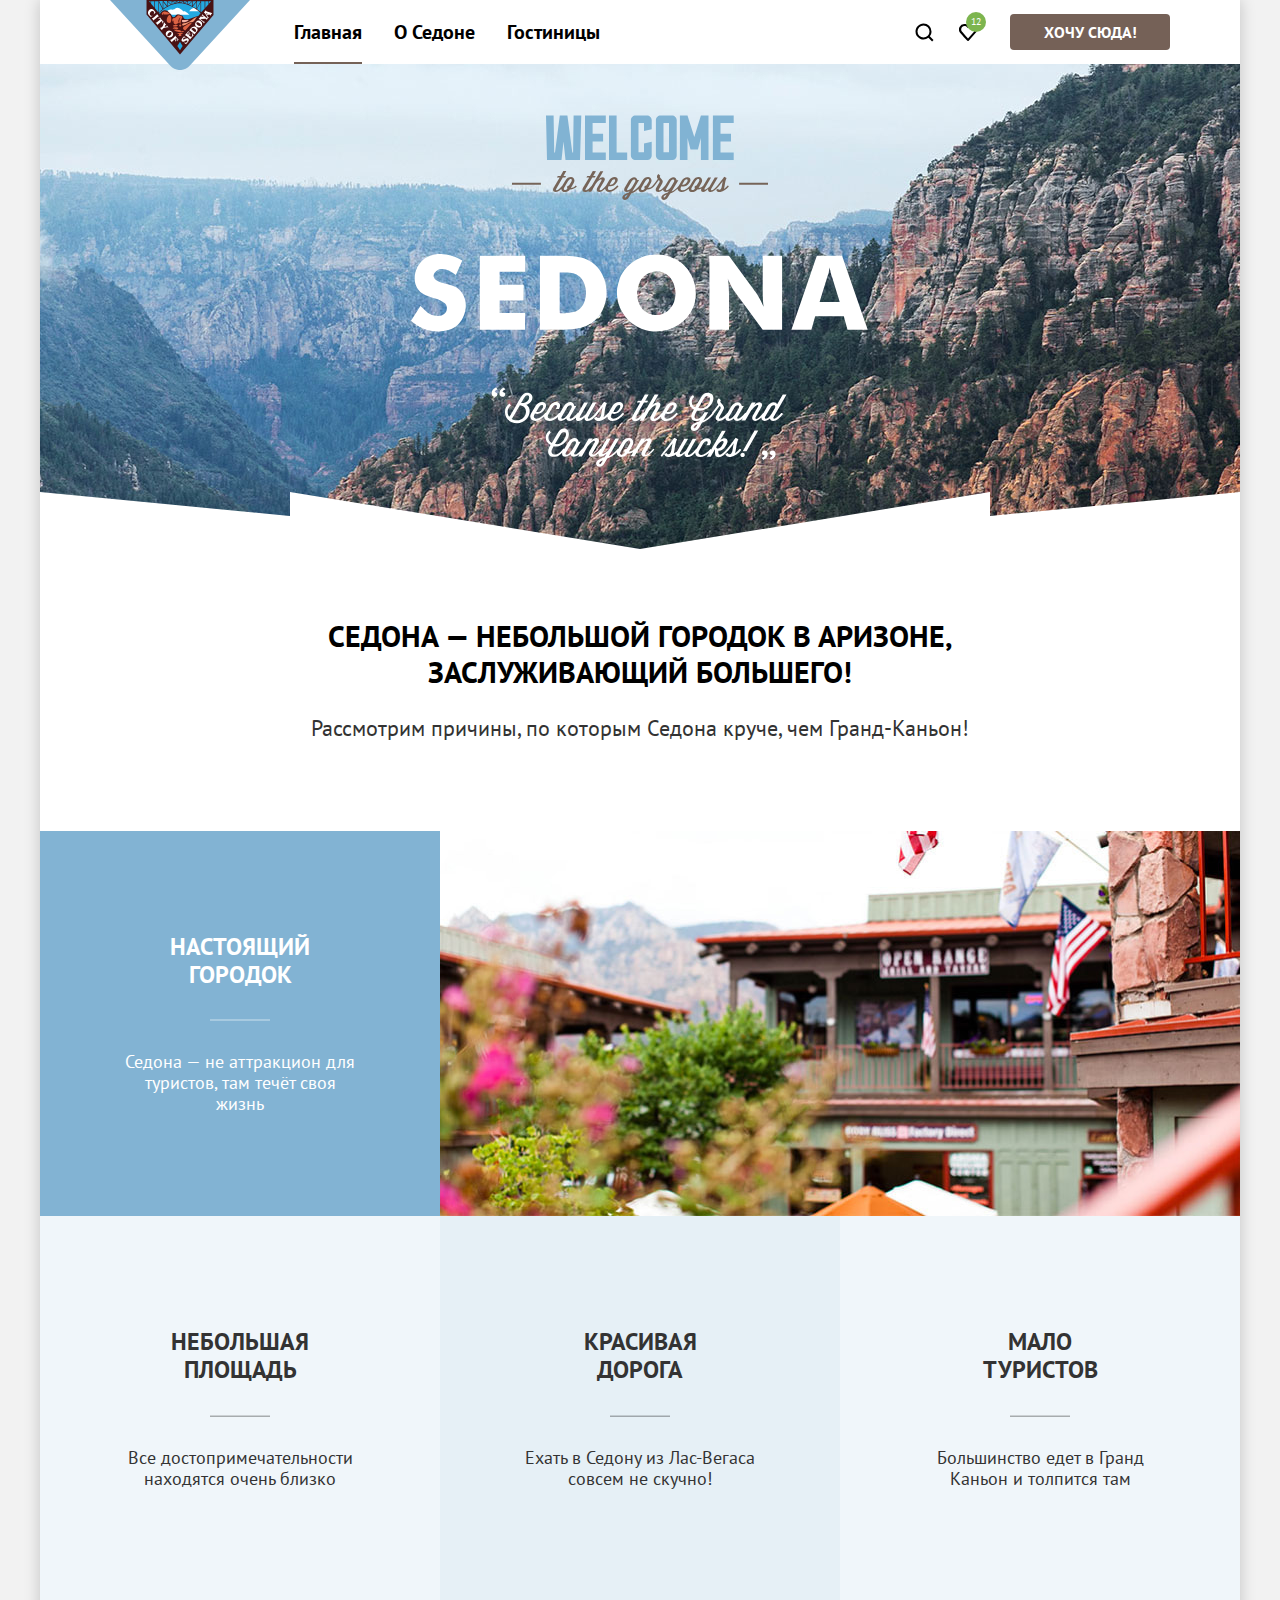
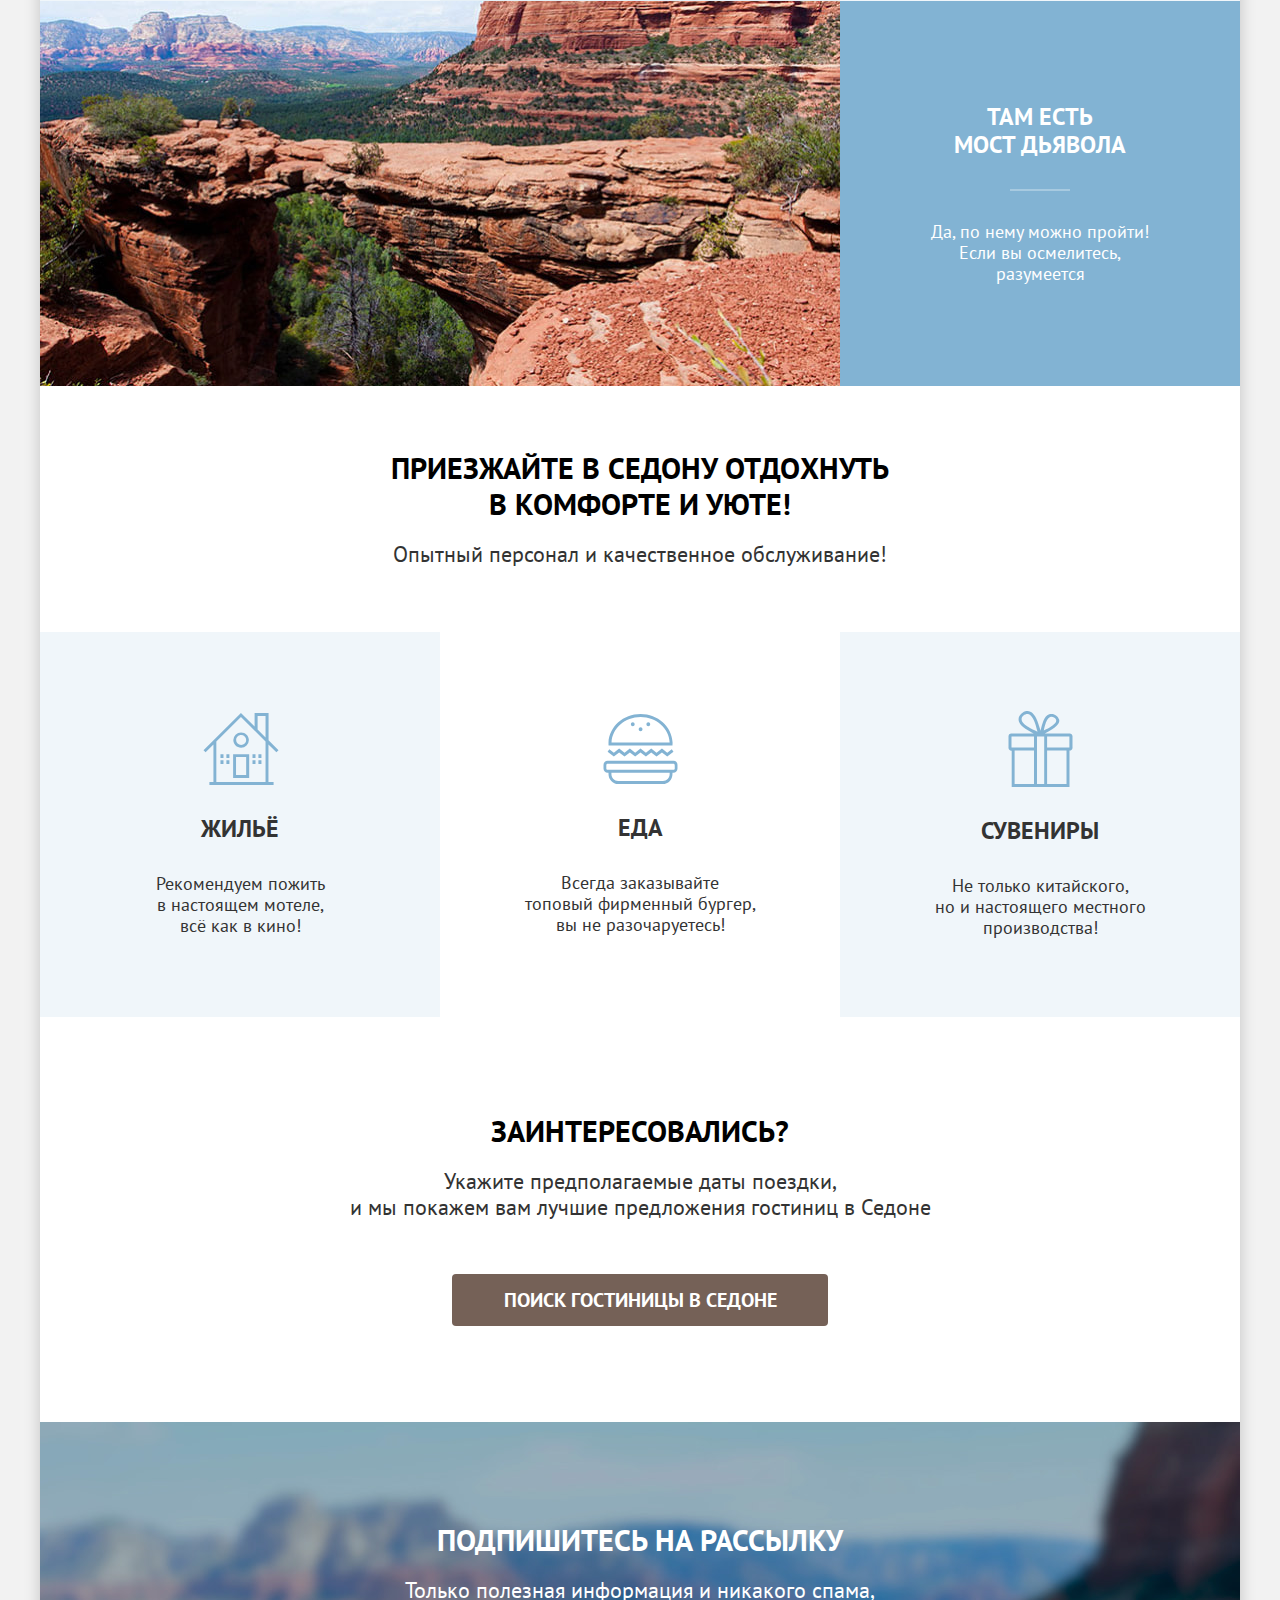
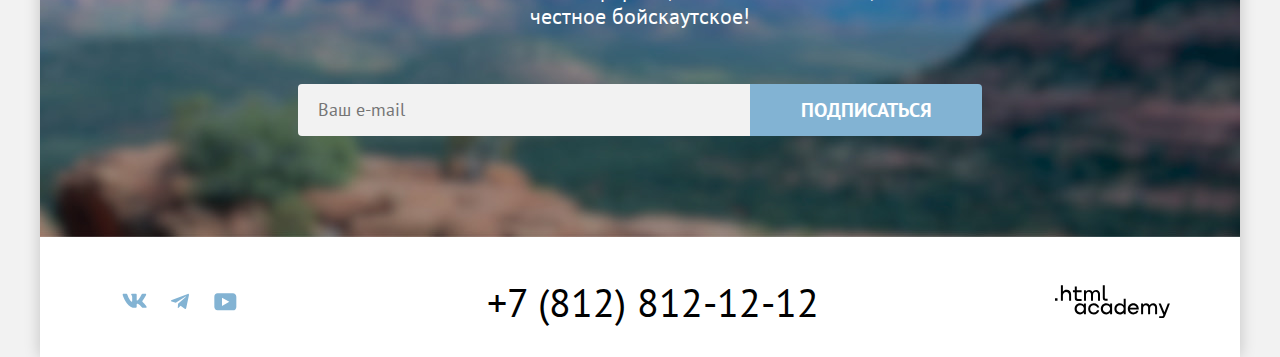
==== commit 8d831123: "Исправляет недостатки" ====
--- a/index.html
+++ b/index.html
@@ -15,7 +15,7 @@
           </a>
           <ul class="header-nav-list">
             <li>
-              <a class="header-nav-link bold" href="#" aria-current="page">
+              <a class="header-nav-link header-nav-link-current bold" href="#" aria-current="page">
                 Главная
               </a>
             </li>
@@ -159,7 +159,7 @@
             Укажите предполагаемые даты поездки,<br>
             и мы покажем вам лучшие предложения гостиниц в Седоне
           </p>
-          <button class="button-search-hotel bold uppercase">
+          <button class="button-search-hotel bold uppercase" type="button">
             Поиск гостиницы в Седоне
           </button>
         </section>
--- a/styles/style.css
+++ b/styles/style.css
@@ -14,7 +14,9 @@
   font-display: swap;
 }
 
-* {
+*,
+*::before,
+*::after {
   -webkit-box-sizing: border-box;
           box-sizing: border-box;
 }
@@ -156,7 +158,18 @@
   -moz-text-decoration-style: solid;
        text-decoration-style: solid;
   text-decoration-thickness: 4px;
+  text-underline-offset: 21px;
+}
+
+.header-nav-link-current {
+  -moz-text-decoration-line: underline;
+       text-decoration-line: underline;
+  -moz-text-decoration-color: #756257;
+       text-decoration-color: #756257;
+  -moz-text-decoration-style: solid;
+       text-decoration-style: solid;
   text-underline-offset: 23px;
+  text-decoration-thickness: 2px;
 }
 
 .header-add-list {
@@ -197,12 +210,12 @@
 }
 
 .header-add-link-search {
-  background-image: url(../images/icons/header-search.svg);
+  background-image: url("../images/icons/header-search.svg");
 }
 
 .header-add-link-favorites {
   position: relative;
-  background-image: url(../images/icons/header-favorites.svg);
+  background-image: url("../images/icons/header-favorites.svg");
 }
 
 .header-add-link:hover {
@@ -237,7 +250,7 @@
   font-size: 10px;
   line-height: 100%;
   color: #ffffff;
-  background-color: #7DB54F;
+  background-color: #7db54f;
   border-radius: 50%;
 }
 
@@ -281,8 +294,8 @@
 .hero {
   padding: 51px 20px 82px;
   line-height: 0;
-  background-color: #82B3D3;
-  background-image: url(../images/hero-background-mask.svg), url(../images/hero-background.jpg);
+  background-color: #82b3d3;
+  background-image: url("../images/hero-background-mask.svg"), url("../images/hero-background.jpg");
   background-size: 100%, cover;
   background-position: center bottom, center;
   background-repeat: no-repeat;
@@ -332,7 +345,7 @@
   display: -ms-flexbox;
   display: flex;
   color: #ffffff;
-  background-color: #82B3D3;
+  background-color: #82b3d3;
 }
 
 .advantages-item-wrapper {
@@ -363,7 +376,7 @@
   width: 60px;
   height: 2px;
   margin: 30px auto;
-  background-image: url(../images/advantages/advantages-rectangle-light.svg);
+  background-image: url("../images/advantages/advantages-rectangle-light.svg");
   background-size: cover;
   background-repeat: no-repeat;
 }
@@ -381,7 +394,7 @@
 }
 
 .advantages-item-light {
-  color: #000000;
+  color: #333333;
   background-color: rgba(131, 179, 211, 0.12);
 }
 
@@ -391,13 +404,13 @@
   width: 60px;
   height: 2px;
   margin: 30px auto 30px;
-  background-image: url(../images/advantages/advantages-rectangle-dark.svg);
+  background-image: url("../images/advantages/advantages-rectangle-dark.svg");
   background-size: cover;
   background-repeat: no-repeat;
 }
 
 .advantages-item-medium {
-  color: #000000;
+  color: #333333;
   background-color: rgba(131, 179, 211, 0.2);
 }
 
@@ -407,7 +420,7 @@
   width: 60px;
   height: 2px;
   margin: 30px auto 30px;
-  background-image: url(../images/advantages/advantages-rectangle-dark.svg);
+  background-image: url("../images/advantages/advantages-rectangle-dark.svg");
   background-size: cover;
   background-repeat: no-repeat;
 }
@@ -451,7 +464,7 @@
 }
 
 .advantages-offer-item-medium {
-  color: #000000;
+  color: #333333;
   background-color: rgba(131, 179, 211, 0.12);
 }
 
@@ -486,21 +499,21 @@
 }
 
 .advantages-house::before {
-  content: url(../images/advantages/advantages-house.svg);
+  content: url("../images/advantages/advantages-house.svg");
   width: 75px;
   height: 72px;
   margin: 0 auto;
 }
 
 .advantages-food::before {
-  content: url(../images/advantages/advantages-food.svg);
+  content: url("../images/advantages/advantages-food.svg");
   width: 74px;
   height: 70px;
   margin: 0 auto;
 }
 
 .advantages-souvenirs::before {
-  content: url(../images/advantages/advantages-souvenirs.svg);
+  content: url("../images/advantages/advantages-souvenirs.svg");
   width: 64px;
   height: 76px;
   margin: 0 auto;
@@ -540,6 +553,7 @@
 .button-search-hotel {
   display: block;
   min-width: 376px;
+  max-width: 550px;
   padding: 8px 5px;
   font-family: inherit;
   font-size: 20px;
@@ -585,8 +599,8 @@
           align-items: center;
   min-height: 415px;
   padding: 20px;
-  background-color: #82B3D3;
-  background-image: url(../images/subscribe-background.jpg);
+  background-color: rgba(131, 179, 211, 0.7);
+  background-image: url("../images/subscribe-background.jpg");
   background-size: cover;
   background-position: center;
   background-repeat: no-repeat;
@@ -621,17 +635,17 @@
   line-height: 133%;
   font-weight: 400;
   color: #000000;
-  background-color: #F2F2F2;
+  background-color: #f2f2f2;
   border: none;
   border-radius: 4px 0 0 4px;
 }
 
 .input-subscribe:hover {
-  outline: 3px solid #83B3D3;
+  outline: 3px solid #83b3d3;
 }
 
 .input-subscribe:focus {
-  outline: 3px solid #83B3D3;
+  outline: 3px solid #83b3d3;
 }
 
 .button-subscribe {
@@ -642,24 +656,24 @@
   font-size: 20px;
   line-height: 180%;
   color: #ffffff;
-  background-color: #82B3D3;
+  background-color: #82b3d3;
   border: none;
   border-radius: 0 4px 4px 0;
   cursor: pointer;
 }
 
 .button-subscribe:hover {
-  background-color: #68A2CA;
+  background-color: #68a2ca;
 }
 
 .button-subscribe:focus {
-  background-color: #68A2CA;
+  background-color: #68a2ca;
   outline: none;
 }
 
 .button-subscribe:active {
   color: rgba(255, 255, 255, 0.3);
-  background-color: #82B3D3;
+  background-color: #82b3d3;
 }
 
 .button-subscribe:disabled {
@@ -707,11 +721,11 @@
 }
 
 .social-link:hover .social-link-icon {
-  fill: #68A2CA;
+  fill: #68a2ca;
 }
 
 .social-link:focus .social-link-icon {
-  fill: #68A2CA;
+  fill: #68a2ca;
 }
 
 .social-link:focus {
@@ -783,8 +797,8 @@
   min-height: 412px;
   padding: 35px 70px 10px;
   text-align: left;
-  background-color: #82B3D3;
-  background-image: url(../images/filter-background.jpg);
+  background-color: rgba(131, 179, 211, 0.7);
+  background-image: url("../images/filter-background.jpg");
   background-size: cover;
   background-position: center;
   background-repeat: no-repeat;
@@ -846,7 +860,7 @@
 }
 
 .breadscrumble-item:not(:last-child)::after {
-  content: url(../images/icons/arrow-right.svg);
+  content: url("../images/icons/arrow-right.svg");
 }
 
 .hotel-filter-list {
@@ -912,7 +926,7 @@
   left: 0;
   width: 100%;
   height: 100%;
-  background-image: url(../images/icons/check.svg);
+  background-image: url("../images/icons/check.svg");
   background-position: center;
   background-repeat: no-repeat;
 }
@@ -927,7 +941,7 @@
 
 .infrastructure-filter-item .control-input:focus + .infrastructure-check {
   border-radius: 4px;
-  outline: 2px solid #68A2CA;
+  outline: 2px solid #68a2ca;
 }
 
 .infrastructure-filter-item .control-input:active + .infrastructure-check {
@@ -935,6 +949,14 @@
 }
 
 .infrastructure-filter-item .control-input:active ~ .infrastructure-name {
+  color: rgba(255, 255, 255, 0.1);
+}
+
+.infrastructure-filter-item .control-input:disabled + .infrastructure-check {
+  background-color: rgba(255, 255, 255, 0.1);
+}
+
+.infrastructure-filter-item .control-input:disabled ~ .infrastructure-name {
   color: rgba(255, 255, 255, 0.1);
 }
 
@@ -958,7 +980,7 @@
   left: 0;
   width: 100%;
   height: 100%;
-  background-image: url(../images/icons/check-circle.svg);
+  background-image: url("../images/icons/check-circle.svg");
   background-position: center;
   background-repeat: no-repeat;
 }
@@ -987,7 +1009,7 @@
 
 .hoteltype-filter-item .control-input:focus + .hoteltype-check {
   border-radius: 50%;
-  outline: 2px solid #68A2CA;
+  outline: 2px solid #68a2ca;
 }
 
 .hoteltype-filter-item .control-input:active + .hoteltype-check {
@@ -995,6 +1017,14 @@
 }
 
 .hoteltype-filter-item .control-input:active ~ .hoteltype-name {
+  color: rgba(255, 255, 255, 0.1);
+}
+
+.hoteltype-filter-item .control-input:disabled + .hoteltype-check {
+  background-color: rgba(255, 255, 255, 0.1);
+}
+
+.hoteltype-filter-item .control-input:disabled ~ .hoteltype-name {
   color: rgba(255, 255, 255, 0.1);
 }
 
@@ -1046,7 +1076,7 @@
 
 .price-filter-min:focus {
   border-radius: 4px 0 0 4px;
-  outline: 3px solid #83B3D3;
+  outline: 3px solid #83b3d3;
 }
 
 .price-filter-max {
@@ -1067,7 +1097,7 @@
 
 .price-filter-max:focus {
   border-radius: 0 4px 4px 0;
-  outline: 3px solid #83B3D3;
+  outline: 3px solid #83b3d3;
 }
 
 .range-wrapper {
@@ -1102,7 +1132,7 @@
 
 .range-slider-min:focus {
   border-radius: 4px;
-  outline: 2px solid #83B3D3;
+  outline: 2px solid #83b3d3;
 }
 
 .range-slider-min:focus + .range-line-min {
@@ -1112,7 +1142,7 @@
 
 .range-slider-min:active {
   border-radius: 4px;
-  outline: 2px solid #83B3D3;
+  outline: 2px solid #83b3d3;
 }
 
 .range-slider-min:active + .range-line-min {
@@ -1148,7 +1178,7 @@
 
 .range-slider-max:focus {
   border-radius: 4px;
-  outline: 2px solid #83B3D3;
+  outline: 2px solid #83b3d3;
 }
 
 .range-slider-max:focus + .range-line-max {
@@ -1158,7 +1188,7 @@
 
 .range-slider-max:active {
   border-radius: 4px;
-  outline: 2px solid #83B3D3;
+  outline: 2px solid #83b3d3;
 }
 
 .range-slider-max:active + .range-line-max {
@@ -1175,24 +1205,24 @@
   font-size: 16px;
   line-height: 125%;
   color: #ffffff;
-  background-color: #82B3D3;
+  background-color: #82b3d3;
   border: none;
   border-radius: 4px;
   cursor: pointer;
 }
 
 .button-filter-accept:hover {
-  background-color: #68A2CA;
+  background-color: #68a2ca;
 }
 
 .button-filter-accept:focus {
-  background-color: #68A2CA;
+  background-color: #68a2ca;
   outline: none;
 }
 
 .button-filter-accept:active {
   color: rgba(255, 255, 255, 0.3);
-  background-color: #82B3D3;
+  background-color: #82b3d3;
 }
 
 .button-filter-accept:disabled {
@@ -1219,7 +1249,7 @@
 
 .button-filter-reset:focus {
   border-radius: 4px;
-  outline: 3px solid #68A2CA;
+  outline: 3px solid #68a2ca;
 }
 
 .button-filter-reset:active {
@@ -1246,6 +1276,7 @@
 }
 
 .catalog-title {
+  min-width: 400px;
   margin: 0;
   margin-right: auto;
   font-size: 30px;
@@ -1264,10 +1295,10 @@
   line-height: 117%;
   font-weight: 400;
   background-color: transparent;
-  background-image: url(../images/icons/arrow-down.svg);
+  background-image: url("../images/icons/arrow-down.svg");
   background-repeat: no-repeat;
   background-position: right 18px center;
-  border: 2px solid #E5E5E5;
+  border: 2px solid #e5e5e5;
   border-radius: 4px;
   -webkit-appearance: none;
      -moz-appearance: none;
@@ -1275,11 +1306,11 @@
 }
 
 .catalog-sort:hover {
-  border-color: #68A2CA;
+  border-color: #68a2ca;
 }
 
 .catalog-sort:focus {
-  border-color: #68A2CA;
+  border-color: #68a2ca;
   outline: none;
 }
 
@@ -1291,6 +1322,7 @@
   display: -webkit-box;
   display: -ms-flexbox;
   display: flex;
+  flex-wrap: wrap;
   gap: 8px;
   margin: 0;
   padding: 0;
@@ -1303,7 +1335,7 @@
   min-height: 48px;
   margin: 0;
   padding: 9px 14px;
-  border: 2px solid #E5E5E5;
+  border: 2px solid #e5e5e5;
   border-radius: 4px;
 }
 
@@ -1312,7 +1344,7 @@
 }
 
 .viewtype-item:focus {
-  border-color: #68A2CA;
+  border-color: #68a2ca;
   outline: none;
 }
 
@@ -1321,19 +1353,19 @@
 }
 
 .viewtype-item-tile {
-  background-image: url(../images/icons/view-tile.svg);
+  background-image: url("../images/icons/view-tile.svg");
   background-position: center;
   background-repeat: no-repeat;
 }
 
 .viewtype-item-card {
-  background-image: url(../images/icons/view-card.svg);
+  background-image: url("../images/icons/view-card.svg");
   background-position: center;
   background-repeat: no-repeat;
 }
 
 .viewtype-item-list {
-  background-image: url(../images/icons/view-list.svg);
+  background-image: url("../images/icons/view-list.svg");
   background-position: center;
   background-repeat: no-repeat;
 }
@@ -1362,7 +1394,7 @@
       -ms-flex-align: center;
           align-items: center;
   padding: 20px;
-  border: 1px solid #E6E6E6;
+  border: 1px solid #e6e6e6;
 }
 
 .hotel-item > *:nth-child(1) {
@@ -1492,24 +1524,24 @@
   font-size: 16px;
   line-height: 125%;
   color: #ffffff;
-  background-color: #82B3D3;
+  background-color: #82b3d3;
   border: none;
   border-radius: 4px;
   cursor: pointer;
 }
 
 .button-favorites-add:hover {
-  background-color: #68A2CA;
+  background-color: #68a2ca;
 }
 
 .button-favorites-add:focus {
-  background-color: #68A2CA;
+  background-color: #68a2ca;
   outline: none;
 }
 
 .button-favorites-add:active {
   color: rgba(255, 255, 255, 0.3);
-  background-color: #82B3D3;
+  background-color: #82b3d3;
 }
 
 .button-favorites-add:disabled {
@@ -1522,24 +1554,24 @@
   font-size: 16px;
   line-height: 125%;
   color: #ffffff;
-  background-color: #7DB54F;
+  background-color: #7db54f;
   border: none;
   border-radius: 4px;
   cursor: pointer;
 }
 
 .button-favorites-remove:hover {
-  background-color: #6C9E42;
+  background-color: #6c9e42;
 }
 
 .button-favorites-remove:focus {
-  background-color: #6C9E42;
+  background-color: #6c9e42;
   outline: none;
 }
 
 .button-favorites-remove:active {
   color: rgba(255, 255, 255, 0.3);
-  background-color: #7DB54F;
+  background-color: #7db54f;
 }
 
 .button-favorites-remove:disabled {
@@ -1601,32 +1633,33 @@
   -webkit-box-align: center;
       -ms-flex-align: center;
           align-items: center;
-  width: 60px;
+  min-width: 60px;
   height: 60px;
+  padding: 5px;
   font-size: 20px;
   line-height: 180%;
   color: #ffffff;
-  background-color: #82B3D3;
+  background-color: #82b3d3;
   text-decoration: none;
   border-radius: 4px;
 }
 
 .pagination-link:not(.pagination-current):not(.pagination-uncover):hover {
-  background-color: #68A2CA;
+  background-color: #68a2ca;
 }
 
 .pagination-link:not(.pagination-current):not(.pagination-uncover):focus {
-  background-color: #68A2CA;
+  background-color: #68a2ca;
   outline: none;
 }
 
 .pagination-link:not(.pagination-current):not(.pagination-uncover):active {
-  background-color: #82B3D3;
+  background-color: #82b3d3;
 }
 
 .pagination-current {
   color: #000000;
-  background-color: #F2F2F2;
+  background-color: #f2f2f2;
 }
 
 .pagination-uncover {
@@ -1712,7 +1745,7 @@
   height: 52px;
   padding: 0;
   background-color: #f2f2f2;
-  background-image: url(../images/icons/close.svg);
+  background-image: url("../images/icons/close.svg");
   background-position: center;
   background-repeat: no-repeat;
   border: none;
@@ -1820,7 +1853,7 @@
   height: 20px;
   margin: 0;
   padding: 0;
-  background-image: url(../images/icons/calendar.svg);
+  background-image: url("../images/icons/calendar.svg");
   background-repeat: no-repeat;
   opacity: 30%;
   cursor: pointer;
@@ -1929,9 +1962,23 @@
 }
 
 .modal-age-current {
+  max-width: 30px;
   padding: 15px 10px;
+  font-family: inherit;
   font-size: 18px;
   line-height: 111%;
+  background-color: transparent;
+  border: none;
+}
+
+.modal-age-current:hover {
+  background-color: #e6e6e6;
+}
+
+.modal-age-current:focus {
+  border: none;
+  border-radius: 4px;
+  outline: 3px solid #83b3d3;
 }
 
 .modal-age-plus-button {
@@ -1987,7 +2034,7 @@
   width: 24px;
   height: 24px;
   background-color: #83b3d3;
-  background-image: url(../images/icons/info.svg);
+  background-image: url("../images/icons/info.svg");
   background-position: center;
   background-repeat: no-repeat;
   border: none;
@@ -2021,7 +2068,7 @@
   display: block;
   width: 19px;
   height: 9px;
-  background-image: url(../images/icons/popover-triangle.svg);
+  background-image: url("../images/icons/popover-triangle.svg");
   background-size: cover;
   background-repeat: no-repeat;
 }
@@ -2051,24 +2098,24 @@
   font-size: 20px;
   line-height: 120%;
   color: #ffffff;
-  background-color: #82B3D3;
+  background-color: #82b3d3;
   border: none;
   border-radius: 10px;
   cursor: pointer;
 }
 
 .modal-search-button:hover {
-  background-color: #68A2CA;
+  background-color: #68a2ca;
 }
 
 .modal-search-button:focus {
-  background-color: #68A2CA;
+  background-color: #68a2ca;
   outline: none;
 }
 
 .modal-search-button:active {
   color: rgba(255, 255, 255, 0.3);
-  background-color: #82B3D3;
+  background-color: #82b3d3;
 }
 
 .modal-search-button:disabled {
